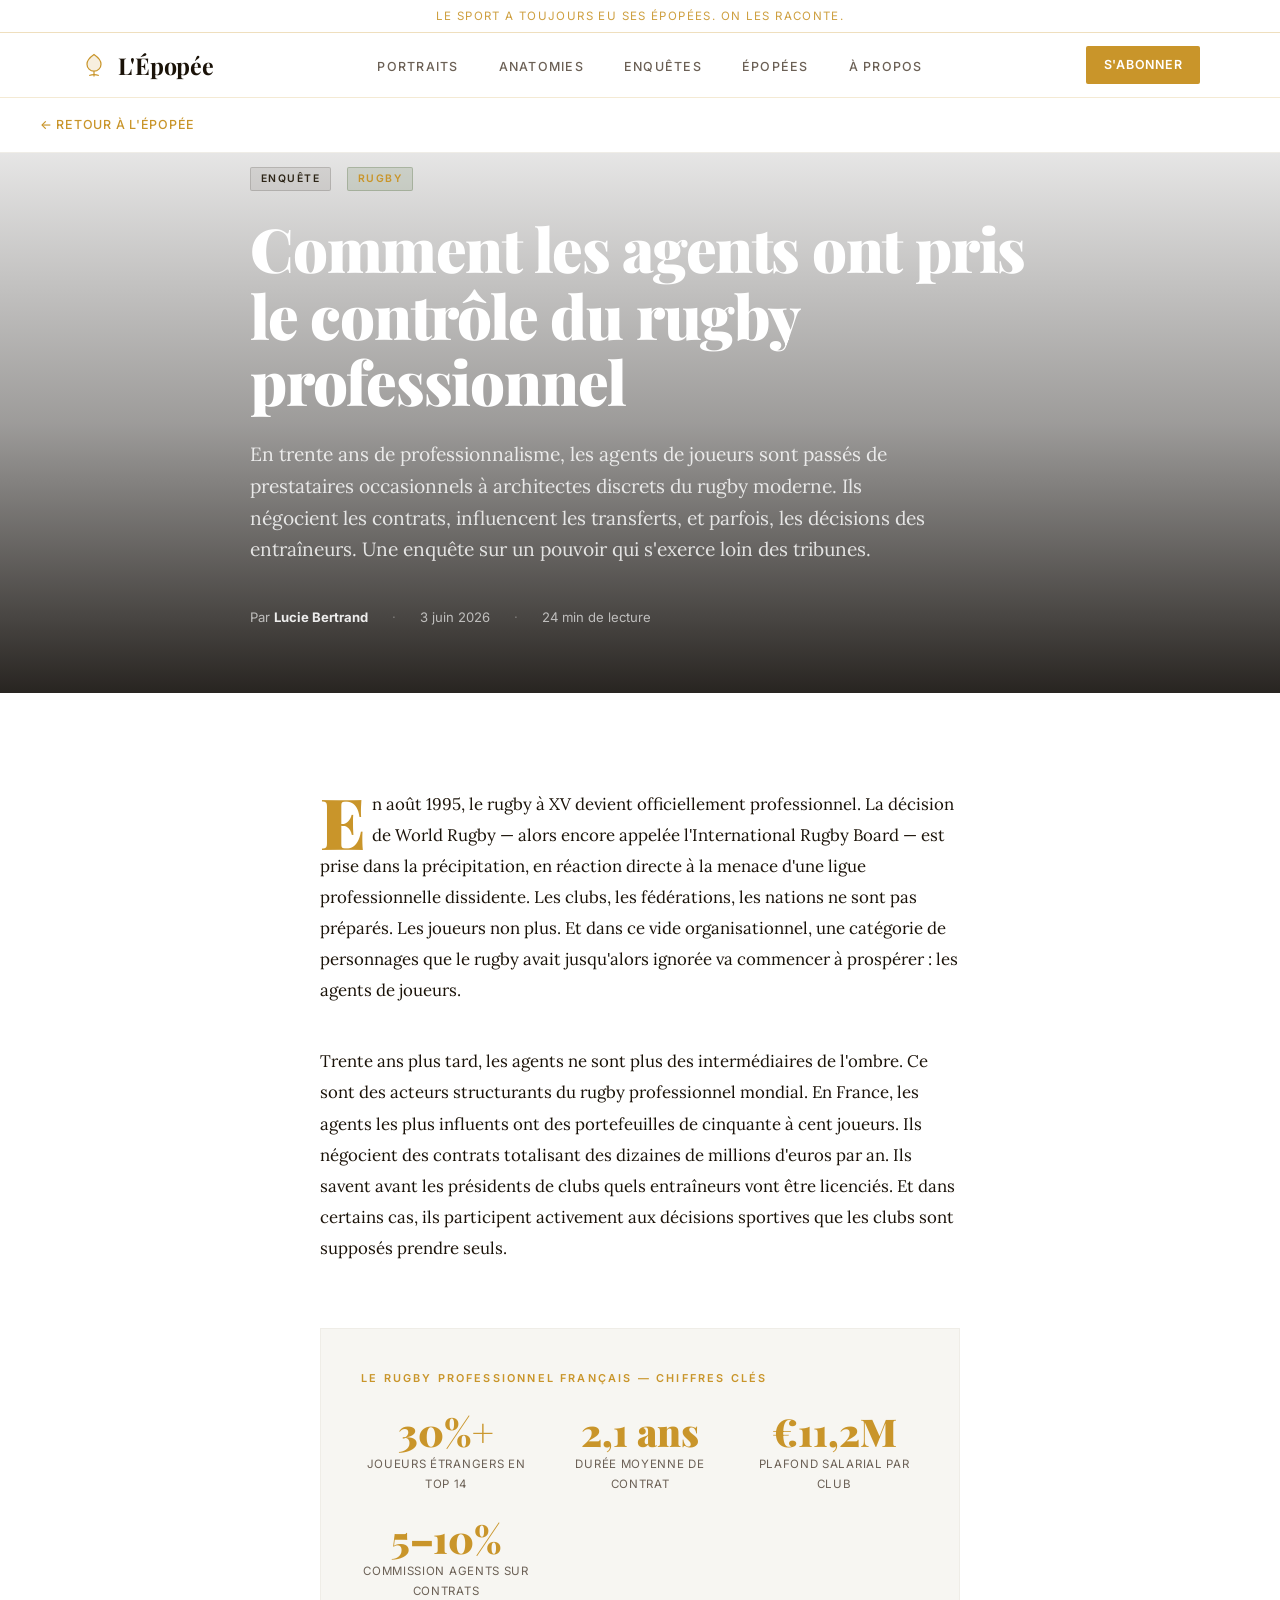
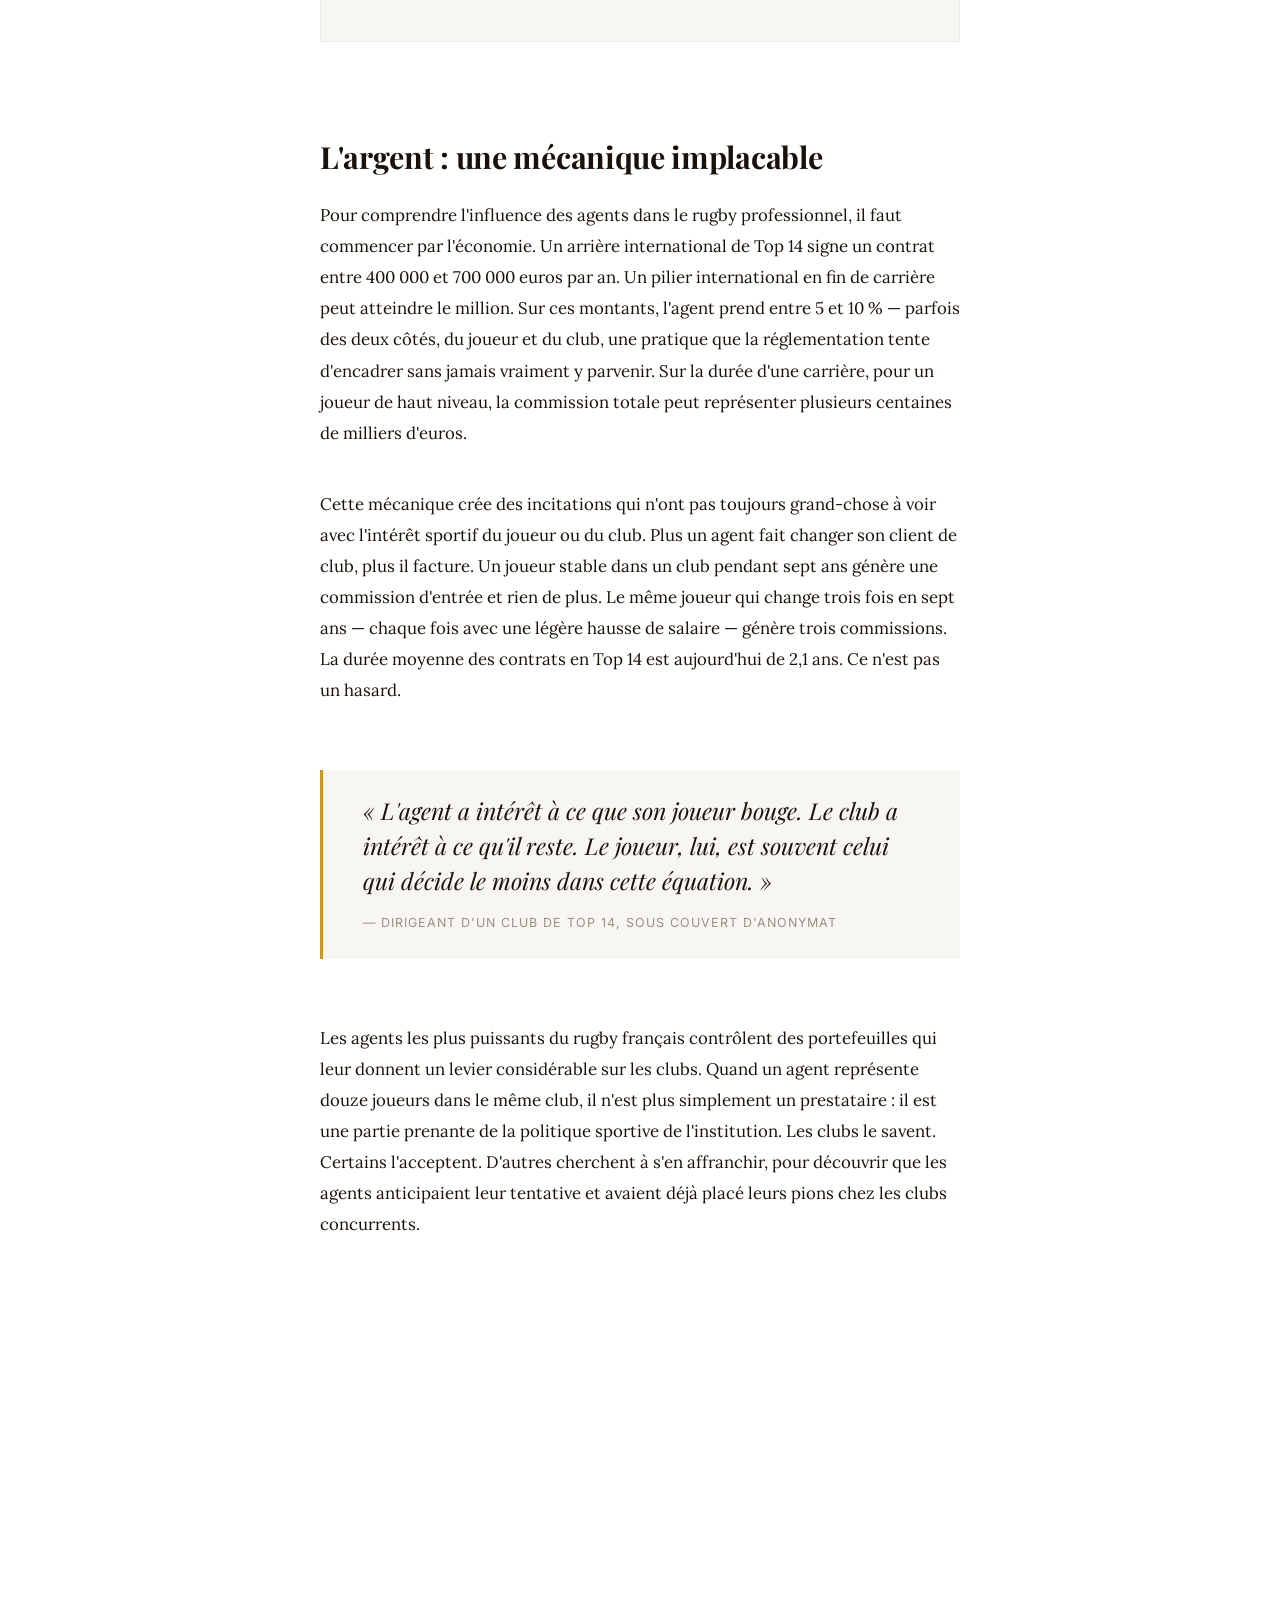
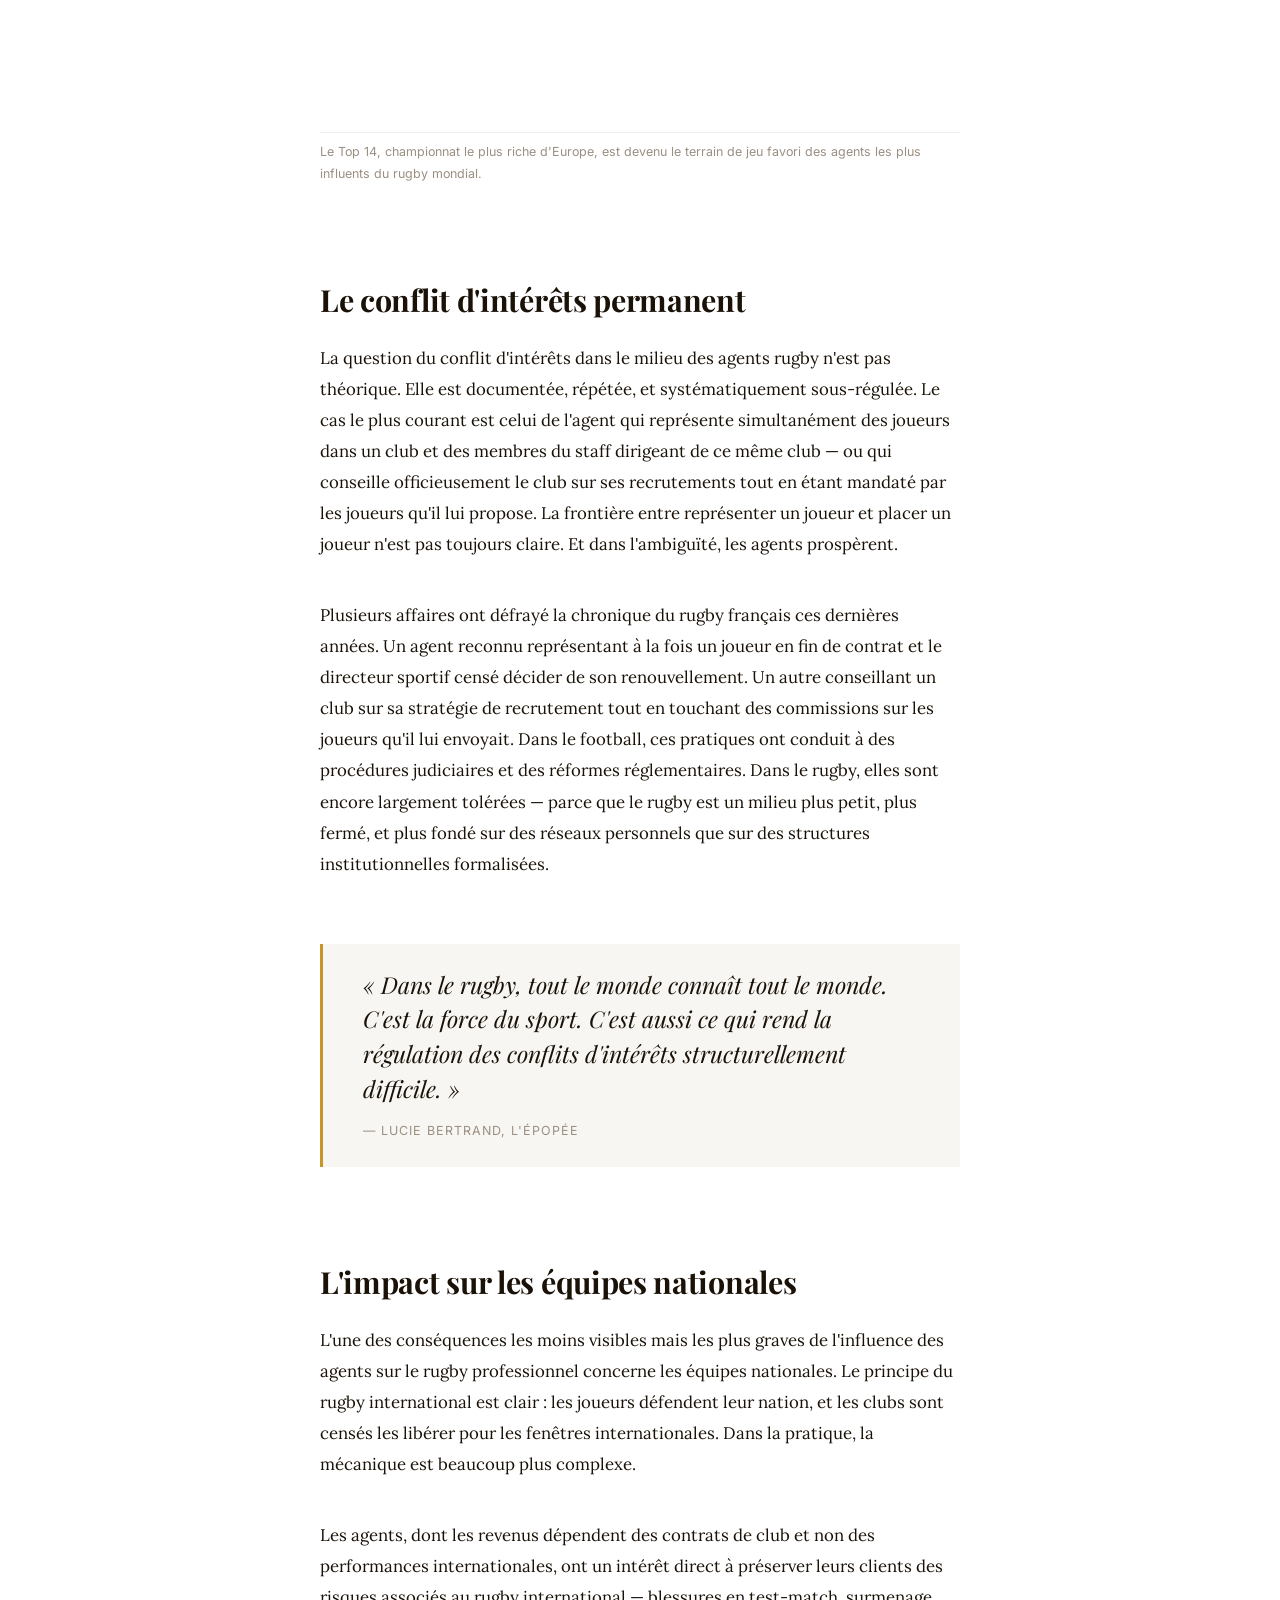
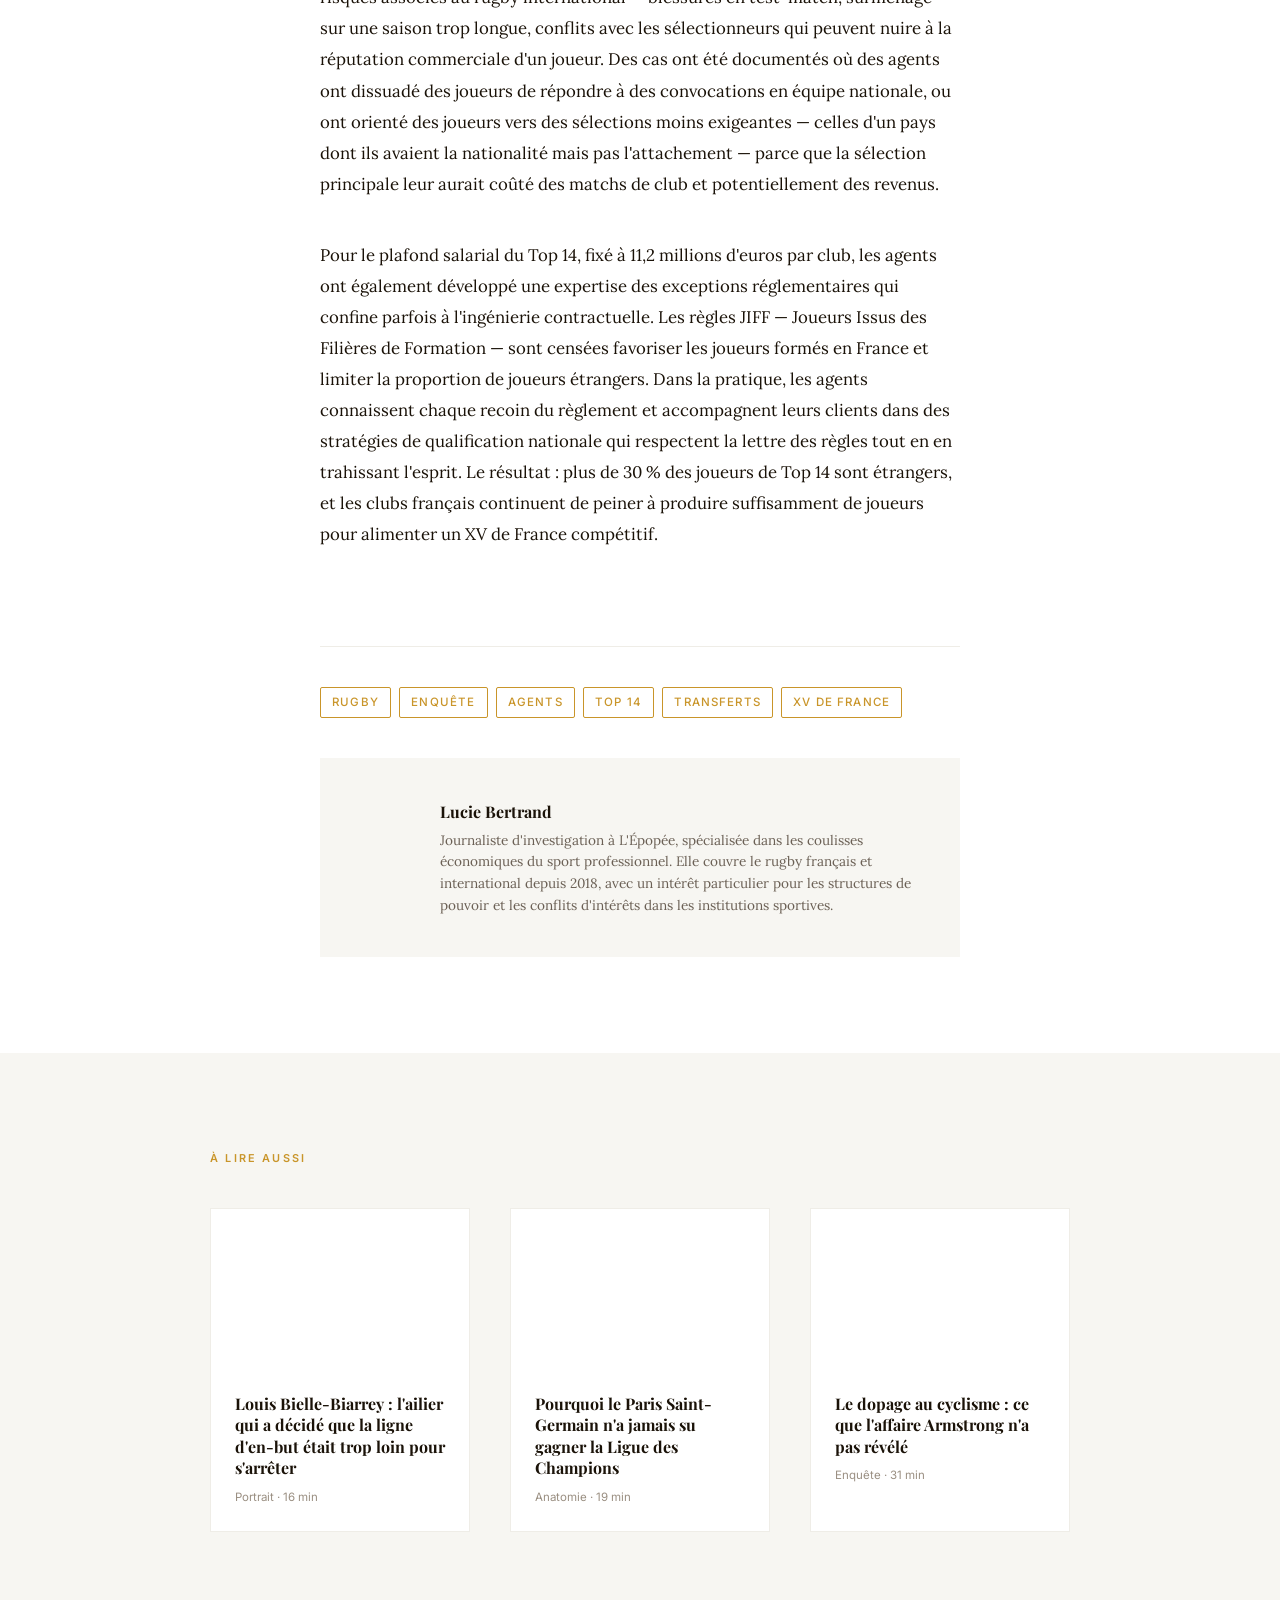
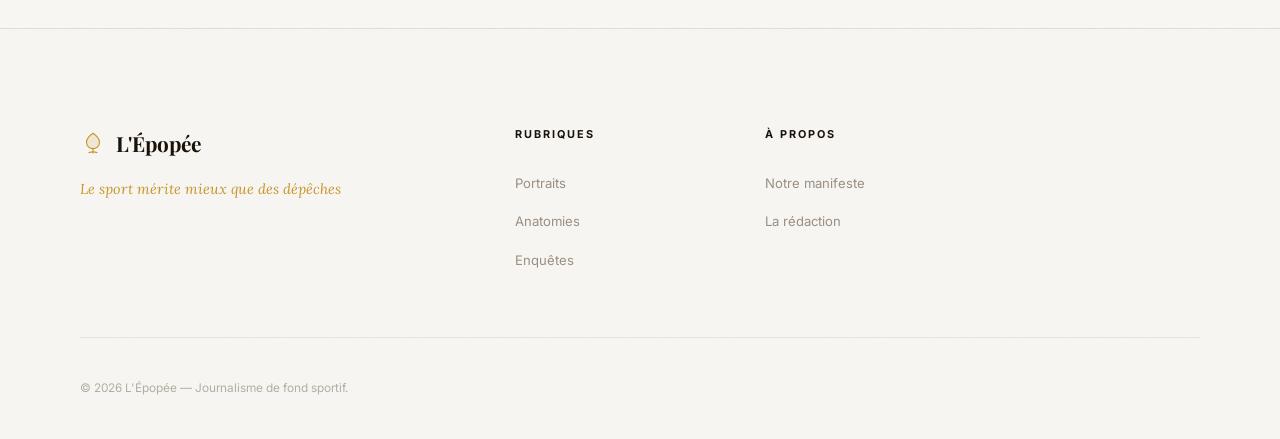
==== sports-media/articles/agents-rugby.html @ 152906c2 "feat: complete all 9 long-form articles on L'Épopée - Anatomie: All Blacks 2015 — l'invincibilité (2" ====
<!DOCTYPE html>
<html lang="fr">
<head>
  <meta charset="UTF-8" />
  <meta name="viewport" content="width=device-width, initial-scale=1.0" />
  <title>Comment les agents ont pris le contrôle du rugby professionnel — L'Épopée</title>
  <meta name="description" content="Depuis la professionnalisation du rugby en 1995, les agents sont devenus des acteurs incontournables — et souvent problématiques — du jeu. Enquête sur une influence qui dépasse désormais les simples transferts." />
  <link rel="preconnect" href="https://fonts.googleapis.com" />
  <link rel="preconnect" href="https://fonts.gstatic.com" crossorigin />
  <link href="https://fonts.googleapis.com/css2?family=Playfair+Display:ital,wght@0,400;0,600;0,700;0,900;1,400;1,600&family=Lora:ital,wght@0,400;0,500;1,400&family=Inter:wght@300;400;500;600&display=swap" rel="stylesheet" />
  <link rel="stylesheet" href="/sports-media/style.css" />
  <style>
    /* ── Article-specific styles ── */
    .article-hero {
      position: relative;
      height: clamp(420px, 60vh, 700px);
      overflow: hidden;
      background-image: url("https://picsum.photos/seed/rugby-professional-match/1600/900");
      background-size: cover;
      background-position: center 30%;
    }
    .article-hero-overlay {
      position: absolute;
      inset: 0;
      background: linear-gradient(to top, rgba(10,6,2,0.88) 0%, rgba(10,6,2,0.4) 50%, rgba(10,6,2,0.1) 100%);
    }
    .article-hero-content {
      position: absolute;
      bottom: 0;
      left: 0;
      right: 0;
      padding: var(--space-3xl) var(--container-pad) var(--space-2xl);
      max-width: 860px;
      margin-inline: auto;
    }
    .article-kicker {
      display: flex;
      align-items: center;
      gap: var(--space-md);
      margin-bottom: var(--space-lg);
    }
    .article-title {
      font-family: var(--font-display);
      font-size: clamp(2rem, 5vw, 3.8rem);
      font-weight: 900;
      line-height: 1.1;
      color: #fff;
      letter-spacing: -0.02em;
      margin-bottom: var(--space-lg);
    }
    .article-standfirst {
      font-family: var(--font-body);
      font-size: clamp(1rem, 1.8vw, 1.2rem);
      color: rgba(255,255,255,0.82);
      line-height: 1.65;
      max-width: 680px;
      margin-bottom: var(--space-xl);
    }
    .article-byline {
      display: flex;
      align-items: center;
      gap: var(--space-lg);
      font-family: var(--font-ui);
      font-size: 0.82rem;
      color: rgba(255,255,255,0.65);
      flex-wrap: wrap;
    }
    .article-byline strong { color: rgba(255,255,255,0.9); }
    .article-byline-sep { color: rgba(255,255,255,0.3); }

    /* Article body */
    .article-wrapper {
      max-width: 720px;
      margin-inline: auto;
      padding: var(--space-3xl) var(--container-pad);
    }
    .article-body p {
      font-family: var(--font-body);
      font-size: 1.05rem;
      line-height: 1.85;
      color: var(--color-ink);
      margin-bottom: var(--space-xl);
    }
    .article-body p:first-of-type::first-letter {
      font-family: var(--font-display);
      font-size: 4.2em;
      font-weight: 900;
      color: var(--color-bordeaux);
      float: left;
      line-height: 0.72;
      margin-right: 0.08em;
      margin-top: 0.1em;
    }
    .article-body h2 {
      font-family: var(--font-display);
      font-size: clamp(1.4rem, 2.5vw, 1.9rem);
      font-weight: 700;
      color: var(--color-ink);
      line-height: 1.25;
      margin-top: var(--space-3xl);
      margin-bottom: var(--space-lg);
      letter-spacing: -0.01em;
    }
    .article-body h3 {
      font-family: var(--font-display);
      font-size: 1.2rem;
      font-weight: 700;
      color: var(--color-ink);
      margin-top: var(--space-2xl);
      margin-bottom: var(--space-md);
    }

    /* Pull quote */
    .article-pullquote {
      border-left: 3px solid var(--color-bordeaux);
      padding: var(--space-lg) var(--space-xl);
      margin: var(--space-2xl) 0;
      background: var(--color-cream-dark);
    }
    .article-pullquote p {
      font-family: var(--font-display);
      font-size: clamp(1.15rem, 2vw, 1.45rem);
      font-style: italic;
      color: var(--color-ink);
      line-height: 1.5;
      margin-bottom: var(--space-sm) !important;
    }
    .article-pullquote cite {
      font-family: var(--font-ui);
      font-size: 0.78rem;
      color: var(--color-ink-muted);
      letter-spacing: 0.08em;
      text-transform: uppercase;
      font-style: normal;
    }

    /* Inline image */
    .article-image {
      margin: var(--space-2xl) 0;
    }
    .article-image img,
    .article-image .img-placeholder {
      width: 100%;
      height: 420px;
      object-fit: cover;
      display: block;
      background-image: url("https://picsum.photos/seed/rugby-professional-match-action/900/420");
      background-size: cover;
      background-position: center;
    }
    .article-image figcaption {
      font-family: var(--font-ui);
      font-size: 0.78rem;
      color: var(--color-ink-muted);
      margin-top: var(--space-sm);
      padding-top: var(--space-sm);
      border-top: 1px solid var(--color-cream-darker);
    }

    /* Stats box */
    .article-stats {
      background: var(--color-cream-dark);
      border: 1px solid var(--color-cream-darker);
      padding: var(--space-xl);
      margin: var(--space-2xl) 0;
    }
    .article-stats-title {
      font-family: var(--font-ui);
      font-size: 0.68rem;
      font-weight: 600;
      letter-spacing: 0.2em;
      text-transform: uppercase;
      color: var(--color-bordeaux);
      margin-bottom: var(--space-lg);
    }
    .article-stats-grid {
      display: grid;
      grid-template-columns: repeat(auto-fit, minmax(130px, 1fr));
      gap: var(--space-lg);
    }
    .stat-item { text-align: center; }
    .stat-number {
      font-family: var(--font-display);
      font-size: 2.4rem;
      font-weight: 900;
      color: var(--color-bordeaux);
      line-height: 1;
      display: block;
    }
    .stat-label {
      font-family: var(--font-ui);
      font-size: 0.72rem;
      color: var(--color-ink-mid);
      letter-spacing: 0.06em;
      text-transform: uppercase;
      margin-top: var(--space-xs);
      display: block;
    }

    /* Article footer */
    .article-footer {
      border-top: 1px solid var(--color-cream-darker);
      margin-top: var(--space-3xl);
      padding-top: var(--space-xl);
    }
    .article-tags {
      display: flex;
      flex-wrap: wrap;
      gap: var(--space-sm);
      margin-bottom: var(--space-xl);
    }
    .article-tag {
      font-family: var(--font-ui);
      font-size: 0.72rem;
      font-weight: 500;
      letter-spacing: 0.1em;
      text-transform: uppercase;
      color: var(--color-bordeaux);
      border: 1px solid var(--color-bordeaux);
      padding: 0.25rem 0.7rem;
      border-radius: 2px;
    }
    .article-author-bio {
      display: flex;
      gap: var(--space-lg);
      align-items: flex-start;
      background: var(--color-cream-dark);
      padding: var(--space-xl);
    }
    .author-avatar {
      width: 56px;
      height: 56px;
      border-radius: 50%;
      background-image: url("https://picsum.photos/seed/author-lucie/56/56");
      background-size: cover;
      flex-shrink: 0;
    }
    .author-name {
      font-family: var(--font-display);
      font-size: 1rem;
      font-weight: 700;
      color: var(--color-ink);
    }
    .author-desc {
      font-family: var(--font-body);
      font-size: 0.85rem;
      color: var(--color-ink-mid);
      line-height: 1.6;
      margin-top: 0.25rem;
    }

    /* Related articles */
    .related {
      background: var(--color-cream-dark);
      padding: var(--space-3xl) var(--container-pad);
    }
    .related-inner {
      max-width: 860px;
      margin-inline: auto;
    }
    .related-title {
      font-family: var(--font-ui);
      font-size: 0.68rem;
      font-weight: 600;
      letter-spacing: 0.2em;
      text-transform: uppercase;
      color: var(--color-bordeaux);
      margin-bottom: var(--space-xl);
    }
    .related-grid {
      display: grid;
      grid-template-columns: repeat(auto-fit, minmax(240px, 1fr));
      gap: var(--space-xl);
    }
    .related-card {
      background: #fff;
      border: 1px solid var(--color-cream-darker);
      overflow: hidden;
      transition: transform var(--transition-base), box-shadow var(--transition-base);
    }
    .related-card:hover {
      transform: translateY(-3px);
      box-shadow: var(--shadow-hover);
    }
    .related-card-img {
      height: 160px;
      background-size: cover;
      background-position: center;
    }
    .related-card-body { padding: var(--space-lg); }
    .related-card-title {
      font-family: var(--font-display);
      font-size: 1rem;
      font-weight: 700;
      color: var(--color-ink);
      line-height: 1.35;
      margin-bottom: var(--space-sm);
    }
    .related-card-title a { color: inherit; text-decoration: none; transition: color var(--transition-base); }
    .related-card-title a:hover { color: var(--color-bordeaux); }
    .related-card-meta {
      font-family: var(--font-ui);
      font-size: 0.72rem;
      color: var(--color-ink-muted);
    }

    /* Back link */
    .back-link {
      display: inline-flex;
      align-items: center;
      gap: 0.4rem;
      font-family: var(--font-ui);
      font-size: 0.78rem;
      font-weight: 500;
      letter-spacing: 0.06em;
      text-transform: uppercase;
      color: var(--color-bordeaux);
      padding: var(--space-md) var(--container-pad);
      border-bottom: 1px solid var(--color-cream-darker);
      display: block;
      max-width: 100%;
    }
    .back-link:hover { text-decoration: underline; }

    @media (max-width: 768px) {
      .article-title { font-size: 1.9rem; }
      .article-wrapper { padding: var(--space-2xl) var(--container-pad); }
      .article-stats-grid { grid-template-columns: repeat(2, 1fr); }
    }
  </style>
</head>
<body>

  <div class="progress-bar" id="progressBar" aria-hidden="true"></div>

  <div class="top-bar">
    <span>Le sport a toujours eu ses épopées. On les raconte.</span>
  </div>

  <nav class="nav" id="mainNav">
    <div class="nav-inner">
      <a href="/sports-media/index.html" class="nav-logo" aria-label="L'Épopée — accueil">
        <svg class="nav-logo-icon" viewBox="0 0 32 32" fill="none" xmlns="http://www.w3.org/2000/svg">
          <path d="M16 4 C16 4 8 9.5 8 15 C8 19.4 11.6 23 16 23 C20.4 23 24 19.4 24 15 C24 9.5 16 4 16 4 Z" fill="#C9952A" opacity="0.15"/>
          <path d="M16 4 C16 4 8 9.5 8 15 C8 19.4 11.6 23 16 23 C20.4 23 24 19.4 24 15 C24 9.5 16 4 16 4 Z" stroke="#C9952A" stroke-width="1.4" fill="none"/>
          <line x1="16" y1="23" x2="16" y2="29" stroke="#C9952A" stroke-width="1.4"/>
          <path d="M10.5 28 Q16 26 21.5 28" stroke="#C9952A" stroke-width="1.4" fill="none"/>
        </svg>
        <span class="nav-logo-text">L'Épopée</span>
      </a>
      <ul class="nav-links" id="navLinks">
        <li><a href="/sports-media/index.html#portraits" class="nav-link">Portraits</a></li>
        <li><a href="/sports-media/index.html#anatomies" class="nav-link">Anatomies</a></li>
        <li><a href="/sports-media/index.html#enquetes" class="nav-link">Enquêtes</a></li>
        <li><a href="/sports-media/index.html#epopees" class="nav-link">Épopées</a></li>
        <li><a href="/sports-media/index.html#about" class="nav-link">À propos</a></li>
      </ul>
      <div class="nav-actions">
        <a href="/sports-media/index.html#abonnement" class="btn-subscribe">S'abonner</a>
      </div>
      <button class="nav-hamburger" id="hamburgerBtn" aria-label="Menu" aria-expanded="false">
        <span></span><span></span><span></span>
      </button>
    </div>
  </nav>

  <a href="/sports-media/index.html" class="back-link">← Retour à L'Épopée</a>

  <!-- HERO -->
  <header class="article-hero">
    <div class="article-hero-overlay"></div>
    <div class="article-hero-content">
      <div class="article-kicker">
        <span class="badge badge--enquete">Enquête</span>
        <span class="badge badge--epopee">Rugby</span>
      </div>
      <h1 class="article-title">Comment les agents ont pris le contrôle du rugby professionnel</h1>
      <p class="article-standfirst">En trente ans de professionnalisme, les agents de joueurs sont passés de prestataires occasionnels à architectes discrets du rugby moderne. Ils négocient les contrats, influencent les transferts, et parfois, les décisions des entraîneurs. Une enquête sur un pouvoir qui s'exerce loin des tribunes.</p>
      <div class="article-byline">
        <span>Par <strong>Lucie Bertrand</strong></span>
        <span class="article-byline-sep">·</span>
        <time datetime="2026-06-03">3 juin 2026</time>
        <span class="article-byline-sep">·</span>
        <span>24 min de lecture</span>
      </div>
    </div>
  </header>

  <!-- ARTICLE BODY -->
  <main>
    <article class="article-wrapper">
      <div class="article-body">

        <p>En août 1995, le rugby à XV devient officiellement professionnel. La décision de World Rugby — alors encore appelée l'International Rugby Board — est prise dans la précipitation, en réaction directe à la menace d'une ligue professionnelle dissidente. Les clubs, les fédérations, les nations ne sont pas préparés. Les joueurs non plus. Et dans ce vide organisationnel, une catégorie de personnages que le rugby avait jusqu'alors ignorée va commencer à prospérer : les agents de joueurs.</p>

        <p>Trente ans plus tard, les agents ne sont plus des intermédiaires de l'ombre. Ce sont des acteurs structurants du rugby professionnel mondial. En France, les agents les plus influents ont des portefeuilles de cinquante à cent joueurs. Ils négocient des contrats totalisant des dizaines de millions d'euros par an. Ils savent avant les présidents de clubs quels entraîneurs vont être licenciés. Et dans certains cas, ils participent activement aux décisions sportives que les clubs sont supposés prendre seuls.</p>

        <div class="article-stats">
          <div class="article-stats-title">Le rugby professionnel français — chiffres clés</div>
          <div class="article-stats-grid">
            <div class="stat-item">
              <span class="stat-number">30%+</span>
              <span class="stat-label">Joueurs étrangers en Top 14</span>
            </div>
            <div class="stat-item">
              <span class="stat-number">2,1 ans</span>
              <span class="stat-label">Durée moyenne de contrat</span>
            </div>
            <div class="stat-item">
              <span class="stat-number">€11,2M</span>
              <span class="stat-label">Plafond salarial par club</span>
            </div>
            <div class="stat-item">
              <span class="stat-number">5–10%</span>
              <span class="stat-label">Commission agents sur contrats</span>
            </div>
          </div>
        </div>

        <h2>L'argent : une mécanique implacable</h2>

        <p>Pour comprendre l'influence des agents dans le rugby professionnel, il faut commencer par l'économie. Un arrière international de Top 14 signe un contrat entre 400 000 et 700 000 euros par an. Un pilier international en fin de carrière peut atteindre le million. Sur ces montants, l'agent prend entre 5 et 10 % — parfois des deux côtés, du joueur et du club, une pratique que la réglementation tente d'encadrer sans jamais vraiment y parvenir. Sur la durée d'une carrière, pour un joueur de haut niveau, la commission totale peut représenter plusieurs centaines de milliers d'euros.</p>

        <p>Cette mécanique crée des incitations qui n'ont pas toujours grand-chose à voir avec l'intérêt sportif du joueur ou du club. Plus un agent fait changer son client de club, plus il facture. Un joueur stable dans un club pendant sept ans génère une commission d'entrée et rien de plus. Le même joueur qui change trois fois en sept ans — chaque fois avec une légère hausse de salaire — génère trois commissions. La durée moyenne des contrats en Top 14 est aujourd'hui de 2,1 ans. Ce n'est pas un hasard.</p>

        <div class="article-pullquote">
          <p>« L'agent a intérêt à ce que son joueur bouge. Le club a intérêt à ce qu'il reste. Le joueur, lui, est souvent celui qui décide le moins dans cette équation. »</p>
          <cite>— Dirigeant d'un club de Top 14, sous couvert d'anonymat</cite>
        </div>

        <p>Les agents les plus puissants du rugby français contrôlent des portefeuilles qui leur donnent un levier considérable sur les clubs. Quand un agent représente douze joueurs dans le même club, il n'est plus simplement un prestataire : il est une partie prenante de la politique sportive de l'institution. Les clubs le savent. Certains l'acceptent. D'autres cherchent à s'en affranchir, pour découvrir que les agents anticipaient leur tentative et avaient déjà placé leurs pions chez les clubs concurrents.</p>

        <figure class="article-image">
          <div class="img-placeholder" role="img" aria-label="Un match de Top 14, emblème du rugby professionnel français"></div>
          <figcaption>Le Top 14, championnat le plus riche d'Europe, est devenu le terrain de jeu favori des agents les plus influents du rugby mondial.</figcaption>
        </figure>

        <h2>Le conflit d'intérêts permanent</h2>

        <p>La question du conflit d'intérêts dans le milieu des agents rugby n'est pas théorique. Elle est documentée, répétée, et systématiquement sous-régulée. Le cas le plus courant est celui de l'agent qui représente simultanément des joueurs dans un club et des membres du staff dirigeant de ce même club — ou qui conseille officieusement le club sur ses recrutements tout en étant mandaté par les joueurs qu'il lui propose. La frontière entre représenter un joueur et placer un joueur n'est pas toujours claire. Et dans l'ambiguïté, les agents prospèrent.</p>

        <p>Plusieurs affaires ont défrayé la chronique du rugby français ces dernières années. Un agent reconnu représentant à la fois un joueur en fin de contrat et le directeur sportif censé décider de son renouvellement. Un autre conseillant un club sur sa stratégie de recrutement tout en touchant des commissions sur les joueurs qu'il lui envoyait. Dans le football, ces pratiques ont conduit à des procédures judiciaires et des réformes réglementaires. Dans le rugby, elles sont encore largement tolérées — parce que le rugby est un milieu plus petit, plus fermé, et plus fondé sur des réseaux personnels que sur des structures institutionnelles formalisées.</p>

        <div class="article-pullquote">
          <p>« Dans le rugby, tout le monde connaît tout le monde. C'est la force du sport. C'est aussi ce qui rend la régulation des conflits d'intérêts structurellement difficile. »</p>
          <cite>— Lucie Bertrand, L'Épopée</cite>
        </div>

        <h2>L'impact sur les équipes nationales</h2>

        <p>L'une des conséquences les moins visibles mais les plus graves de l'influence des agents sur le rugby professionnel concerne les équipes nationales. Le principe du rugby international est clair : les joueurs défendent leur nation, et les clubs sont censés les libérer pour les fenêtres internationales. Dans la pratique, la mécanique est beaucoup plus complexe.</p>

        <p>Les agents, dont les revenus dépendent des contrats de club et non des performances internationales, ont un intérêt direct à préserver leurs clients des risques associés au rugby international — blessures en test-match, surmenage sur une saison trop longue, conflits avec les sélectionneurs qui peuvent nuire à la réputation commerciale d'un joueur. Des cas ont été documentés où des agents ont dissuadé des joueurs de répondre à des convocations en équipe nationale, ou ont orienté des joueurs vers des sélections moins exigeantes — celles d'un pays dont ils avaient la nationalité mais pas l'attachement — parce que la sélection principale leur aurait coûté des matchs de club et potentiellement des revenus.</p>

        <p>Pour le plafond salarial du Top 14, fixé à 11,2 millions d'euros par club, les agents ont également développé une expertise des exceptions réglementaires qui confine parfois à l'ingénierie contractuelle. Les règles JIFF — Joueurs Issus des Filières de Formation — sont censées favoriser les joueurs formés en France et limiter la proportion de joueurs étrangers. Dans la pratique, les agents connaissent chaque recoin du règlement et accompagnent leurs clients dans des stratégies de qualification nationale qui respectent la lettre des règles tout en en trahissant l'esprit. Le résultat : plus de 30 % des joueurs de Top 14 sont étrangers, et les clubs français continuent de peiner à produire suffisamment de joueurs pour alimenter un XV de France compétitif.</p>

      </div>

      <footer class="article-footer">
        <div class="article-tags">
          <span class="article-tag">Rugby</span>
          <span class="article-tag">Enquête</span>
          <span class="article-tag">Agents</span>
          <span class="article-tag">Top 14</span>
          <span class="article-tag">Transferts</span>
          <span class="article-tag">XV de France</span>
        </div>
        <div class="article-author-bio">
          <div class="author-avatar"></div>
          <div>
            <div class="author-name">Lucie Bertrand</div>
            <p class="author-desc">Journaliste d'investigation à L'Épopée, spécialisée dans les coulisses économiques du sport professionnel. Elle couvre le rugby français et international depuis 2018, avec un intérêt particulier pour les structures de pouvoir et les conflits d'intérêts dans les institutions sportives.</p>
          </div>
        </div>
      </footer>
    </article>

    <!-- RELATED ARTICLES -->
    <section class="related">
      <div class="related-inner">
        <h2 class="related-title">À lire aussi</h2>
        <div class="related-grid">
          <div class="related-card">
            <div class="related-card-img" style="background-image: url('https://picsum.photos/seed/bielle-biarrey-hero/600/300');"></div>
            <div class="related-card-body">
              <h3 class="related-card-title"><a href="/sports-media/articles/louis-bielle-biarrey.html">Louis Bielle-Biarrey : l'ailier qui a décidé que la ligne d'en-but était trop loin pour s'arrêter</a></h3>
              <div class="related-card-meta">Portrait · 16 min</div>
            </div>
          </div>
          <div class="related-card">
            <div class="related-card-img" style="background-image: url('https://picsum.photos/seed/psg-champions-league/600/300');"></div>
            <div class="related-card-body">
              <h3 class="related-card-title"><a href="/sports-media/articles/psg-ligue-des-champions.html">Pourquoi le Paris Saint-Germain n'a jamais su gagner la Ligue des Champions</a></h3>
              <div class="related-card-meta">Anatomie · 19 min</div>
            </div>
          </div>
          <div class="related-card">
            <div class="related-card-img" style="background-image: url('https://picsum.photos/seed/cycling-race-peloton/600/300');"></div>
            <div class="related-card-body">
              <h3 class="related-card-title"><a href="/sports-media/articles/dopage-cyclisme.html">Le dopage au cyclisme : ce que l'affaire Armstrong n'a pas révélé</a></h3>
              <div class="related-card-meta">Enquête · 31 min</div>
            </div>
          </div>
        </div>
      </div>
    </section>
  </main>

  <footer class="footer">
    <div class="container">
      <div class="footer-top">
        <div class="footer-brand">
          <a href="/sports-media/index.html" class="footer-logo">
            <svg class="footer-logo-icon" viewBox="0 0 32 32" fill="none" xmlns="http://www.w3.org/2000/svg">
              <path d="M16 4 C16 4 8 9.5 8 15 C8 19.4 11.6 23 16 23 C20.4 23 24 19.4 24 15 C24 9.5 16 4 16 4 Z" fill="#C9952A" opacity="0.15"/>
              <path d="M16 4 C16 4 8 9.5 8 15 C8 19.4 11.6 23 16 23 C20.4 23 24 19.4 24 15 C24 9.5 16 4 16 4 Z" stroke="#C9952A" stroke-width="1.4" fill="none"/>
              <line x1="16" y1="23" x2="16" y2="29" stroke="#C9952A" stroke-width="1.4"/>
              <path d="M10.5 28 Q16 26 21.5 28" stroke="#C9952A" stroke-width="1.4" fill="none"/>
            </svg>
            <span class="footer-logo-text">L'Épopée</span>
          </a>
          <p class="footer-tagline">Le sport mérite mieux que des dépêches</p>
        </div>
        <div class="footer-col">
          <h4 class="footer-col-title">Rubriques</h4>
          <ul class="footer-links">
            <li><a href="/sports-media/index.html#portraits">Portraits</a></li>
            <li><a href="/sports-media/index.html#anatomies">Anatomies</a></li>
            <li><a href="/sports-media/index.html#enquetes">Enquêtes</a></li>
          </ul>
        </div>
        <div class="footer-col">
          <h4 class="footer-col-title">À propos</h4>
          <ul class="footer-links">
            <li><a href="#">Notre manifeste</a></li>
            <li><a href="#">La rédaction</a></li>
          </ul>
        </div>
      </div>
      <div class="footer-bottom">
        <p class="footer-copy">© 2026 L'Épopée — Journalisme de fond sportif.</p>
      </div>
    </div>
  </footer>

  <script src="/sports-media/script.js"></script>
</body>
</html>
---- sports-media/style.css ----
/* ============================================================
   L'Épopée — style.css
   "Papier & Encre" — Literary sports journalism
   ============================================================ */

/* ============================================================
   0. CSS Custom Properties
   ============================================================ */
:root {
  /* Colors — Blanc & Or (CYG style) */
  --color-cream:        #FFFFFF;
  --color-cream-dark:   #F7F6F2;
  --color-cream-darker: #EFEDE7;
  --color-ink:          #1A1208;
  --color-ink-light:    #2C2416;
  --color-ink-mid:      #6B6055;
  --color-ink-muted:    #9A8F82;
  --color-bordeaux:     #C9952A;
  --color-bordeaux-dark:#A87820;
  --color-bordeaux-light:#E0AA3A;
  --color-gold:         #C9952A;
  --color-gold-light:   #E0AA3A;
  --color-forest:       #C9952A;

  /* Typography */
  --font-display:  'Playfair Display', Georgia, serif;
  --font-body:     'Lora', Georgia, serif;
  --font-ui:       'Inter', -apple-system, BlinkMacSystemFont, sans-serif;

  /* Spacing */
  --space-xs:   0.25rem;
  --space-sm:   0.5rem;
  --space-md:   1rem;
  --space-lg:   1.5rem;
  --space-xl:   2.5rem;
  --space-2xl:  4rem;
  --space-3xl:  6rem;

  /* Layout */
  --container-max: 1200px;
  --container-pad: clamp(1rem, 4vw, 2.5rem);

  /* Borders / Radius */
  --radius-sm: 2px;
  --radius-md: 4px;

  /* Shadows */
  --shadow-card:  0 2px 12px rgba(26, 18, 8, 0.07), 0 1px 4px rgba(26, 18, 8, 0.04);
  --shadow-hover: 0 8px 32px rgba(26, 18, 8, 0.12), 0 2px 8px rgba(26, 18, 8, 0.07);

  /* Transitions */
  --transition-base: 0.22s ease;
  --transition-slow: 0.4s ease;
}

/* ============================================================
   1. Reset & Base
   ============================================================ */
*, *::before, *::after {
  box-sizing: border-box;
  margin: 0;
  padding: 0;
}

html {
  font-size: 16px;
  scroll-behavior: smooth;
  -webkit-text-size-adjust: 100%;
}

body {
  font-family: var(--font-body);
  background-color: #FFFFFF;
  color: var(--color-ink);
  line-height: 1.75;
}

img, svg {
  display: block;
  max-width: 100%;
}

a {
  color: inherit;
  text-decoration: none;
}

ul, ol {
  list-style: none;
}

button {
  cursor: pointer;
  border: none;
  background: none;
  font-family: inherit;
}

/* Screen-reader only */
.sr-only {
  position: absolute;
  width: 1px;
  height: 1px;
  padding: 0;
  margin: -1px;
  overflow: hidden;
  clip: rect(0, 0, 0, 0);
  white-space: nowrap;
  border: 0;
}

/* ============================================================
   2. Layout Utilities
   ============================================================ */
.container {
  max-width: var(--container-max);
  margin-inline: auto;
  padding-inline: var(--container-pad);
}

/* ============================================================
   3. Reading Progress Bar
   ============================================================ */
.progress-bar {
  position: fixed;
  top: 0;
  left: 0;
  width: 0%;
  height: 3px;
  background: var(--color-bordeaux);
  z-index: 1000;
  transition: width 0.1s linear;
  transform-origin: left;
}

/* ============================================================
   4. Top Bar
   ============================================================ */
.top-bar {
  background: #FFFFFF;
  border-bottom: 1px solid rgba(201, 149, 42, 0.3);
  color: rgba(201, 149, 42, 0.9);
  font-family: var(--font-ui);
  font-size: 0.72rem;
  font-weight: 400;
  letter-spacing: 0.12em;
  text-transform: uppercase;
  text-align: center;
  padding: 0.5rem var(--container-pad);
  line-height: 1.4;
}

/* ============================================================
   5. Navigation
   ============================================================ */
.nav {
  position: sticky;
  top: 0;
  z-index: 900;
  background: rgba(255, 255, 255, 0.96);
  backdrop-filter: blur(8px);
  -webkit-backdrop-filter: blur(8px);
  border-bottom: 1px solid rgba(201, 149, 42, 0.2);
  transition: background var(--transition-base), box-shadow var(--transition-base);
}

.nav.scrolled {
  background: rgba(255, 255, 255, 0.99);
  box-shadow: 0 2px 16px rgba(26, 18, 8, 0.08);
}

.nav-inner {
  max-width: var(--container-max);
  margin-inline: auto;
  padding-inline: var(--container-pad);
  height: 64px;
  display: flex;
  align-items: center;
  gap: var(--space-xl);
}

/* Logo */
.nav-logo {
  display: flex;
  align-items: center;
  gap: 0.6rem;
  flex-shrink: 0;
  text-decoration: none;
}

.nav-logo-icon {
  width: 28px;
  height: 28px;
  flex-shrink: 0;
}

.nav-logo-text {
  font-family: var(--font-display);
  font-size: 1.45rem;
  font-weight: 700;
  color: var(--color-ink);
  letter-spacing: -0.01em;
  line-height: 1;
}

/* Nav links */
.nav-links {
  display: flex;
  align-items: center;
  gap: var(--space-xl);
  flex: 1;
  justify-content: center;
}

.nav-link {
  font-family: var(--font-ui);
  font-size: 0.78rem;
  font-weight: 500;
  letter-spacing: 0.1em;
  text-transform: uppercase;
  color: var(--color-ink-mid);
  transition: color var(--transition-base);
  position: relative;
  padding-bottom: 2px;
}

.nav-link::after {
  content: '';
  position: absolute;
  bottom: -2px;
  left: 0;
  right: 0;
  height: 1px;
  background: var(--color-bordeaux);
  transform: scaleX(0);
  transition: transform var(--transition-base);
  transform-origin: left;
}

.nav-link:hover {
  color: var(--color-bordeaux);
}

.nav-link:hover::after {
  transform: scaleX(1);
}

/* Nav actions */
.nav-actions {
  display: flex;
  align-items: center;
  gap: var(--space-md);
  flex-shrink: 0;
}

.nav-search {
  display: flex;
  align-items: center;
  justify-content: center;
  width: 36px;
  height: 36px;
  border-radius: 50%;
  color: var(--color-ink-mid);
  transition: color var(--transition-base), background var(--transition-base);
}

.nav-search:hover {
  color: var(--color-bordeaux);
  background: rgba(201, 149, 42, 0.08);
}

.btn-subscribe {
  font-family: var(--font-ui);
  font-size: 0.78rem;
  font-weight: 600;
  letter-spacing: 0.06em;
  text-transform: uppercase;
  color: #FFFFFF;
  background: var(--color-bordeaux);
  padding: 0.5rem 1.1rem;
  border-radius: var(--radius-sm);
  transition: background var(--transition-base), transform var(--transition-base);
  display: inline-block;
}

.btn-subscribe:hover {
  background: var(--color-bordeaux-dark);
  transform: translateY(-1px);
}

/* Hamburger */
.nav-hamburger {
  display: none;
  flex-direction: column;
  justify-content: center;
  gap: 5px;
  width: 36px;
  height: 36px;
  padding: 4px;
  margin-left: auto;
}

.nav-hamburger span {
  display: block;
  height: 1.5px;
  background: var(--color-ink);
  transition: transform var(--transition-base), opacity var(--transition-base);
  transform-origin: center;
}

.nav-hamburger.is-active span:nth-child(1) {
  transform: translateY(6.5px) rotate(45deg);
}
.nav-hamburger.is-active span:nth-child(2) {
  opacity: 0;
  transform: scaleX(0);
}
.nav-hamburger.is-active span:nth-child(3) {
  transform: translateY(-6.5px) rotate(-45deg);
}

/* Mobile menu */
.mobile-menu {
  position: fixed;
  inset: 0;
  z-index: 850;
  background: #F7F6F2;
  display: flex;
  flex-direction: column;
  align-items: center;
  justify-content: center;
  gap: var(--space-lg);
  transform: translateX(100%);
  transition: transform 0.35s cubic-bezier(0.4, 0, 0.2, 1);
  /* Paper texture on mobile menu too */
  background-image: url("data:image/svg+xml,%3Csvg xmlns='http://www.w3.org/2000/svg' width='300' height='300'%3E%3Cfilter id='noise'%3E%3CfeTurbulence type='fractalNoise' baseFrequency='0.85' numOctaves='4' stitchTiles='stitch'/%3E%3CfeColorMatrix type='saturate' values='0'/%3E%3C/filter%3E%3Crect width='300' height='300' filter='url(%23noise)' opacity='0.028'/%3E%3C/svg%3E");
}

.mobile-menu.is-open {
  transform: translateX(0);
}

.mobile-menu-close {
  position: absolute;
  top: 1.5rem;
  right: 1.5rem;
  width: 44px;
  height: 44px;
  display: flex;
  align-items: center;
  justify-content: center;
  color: var(--color-ink-mid);
  border-radius: 50%;
  transition: color var(--transition-base), background var(--transition-base);
}

.mobile-menu-close:hover {
  color: var(--color-bordeaux);
  background: rgba(201, 149, 42, 0.08);
}

.mobile-menu nav {
  display: flex;
  flex-direction: column;
  align-items: center;
  gap: var(--space-xl);
}

.mobile-link {
  font-family: var(--font-display);
  font-size: 1.8rem;
  font-weight: 600;
  color: var(--color-ink);
  letter-spacing: -0.01em;
  transition: color var(--transition-base);
}

.mobile-link:hover {
  color: var(--color-bordeaux);
}

.mobile-link--cta {
  font-family: var(--font-ui);
  font-size: 0.9rem;
  font-weight: 600;
  letter-spacing: 0.08em;
  text-transform: uppercase;
  color: #fff;
  background: var(--color-bordeaux);
  padding: 0.75rem 2rem;
  border-radius: var(--radius-sm);
  margin-top: var(--space-md);
}

.mobile-link--cta:hover {
  background: var(--color-bordeaux-dark);
  color: #fff;
}

/* ============================================================
   6. Badges / Category Labels
   ============================================================ */
.badge {
  display: inline-block;
  font-family: var(--font-ui);
  font-size: 0.65rem;
  font-weight: 600;
  letter-spacing: 0.15em;
  text-transform: uppercase;
  padding: 0.25rem 0.6rem;
  border-radius: var(--radius-sm);
  line-height: 1.3;
}

.badge--portrait {
  color: var(--color-gold);
  background: rgba(184, 134, 11, 0.12);
  border: 1px solid rgba(184, 134, 11, 0.25);
}

.badge--anatomie {
  color: var(--color-bordeaux);
  background: rgba(201, 149, 42, 0.1);
  border: 1px solid rgba(201, 149, 42, 0.2);
}

.badge--enquete {
  color: var(--color-ink-light);
  background: rgba(26, 18, 8, 0.08);
  border: 1px solid rgba(26, 18, 8, 0.15);
}

.badge--epopee {
  color: var(--color-forest);
  background: rgba(45, 80, 22, 0.12);
  border: 1px solid rgba(45, 80, 22, 0.22);
}

/* ============================================================
   7. Section Headers
   ============================================================ */
.section-header {
  display: flex;
  align-items: center;
  gap: var(--space-lg);
  margin-bottom: var(--space-md);
}

.section-rule {
  flex: 1;
  height: 1px;
  background: var(--color-bordeaux);
  opacity: 0.35;
}

.section-title {
  font-family: var(--font-display);
  font-size: clamp(1.1rem, 2vw, 1.4rem);
  font-weight: 700;
  letter-spacing: 0.25em;
  text-transform: uppercase;
  color: var(--color-ink);
  white-space: nowrap;
}

.section-subtitle {
  font-family: var(--font-body);
  font-size: 1rem;
  color: var(--color-ink-muted);
  font-style: italic;
  text-align: center;
  margin-bottom: var(--space-2xl);
}

/* ============================================================
   8. Hero Section
   ============================================================ */
.hero {
  position: relative;
  min-height: clamp(520px, 75vh, 800px);
  display: flex;
  align-items: flex-end;
  overflow: hidden;
}

.hero-image {
  position: absolute;
  inset: 0;
  background-image: url("https://picsum.photos/seed/rugby-stadium/1600/900");
  background-size: cover;
  background-position: center 30%;
}

.hero-overlay {
  position: absolute;
  inset: 0;
  background: linear-gradient(
    to top,
    rgba(10, 5, 3, 0.92) 0%,
    rgba(10, 5, 3, 0.6) 40%,
    rgba(10, 5, 3, 0.15) 70%,
    transparent 100%
  );
}

.hero-content {
  position: relative;
  z-index: 2;
  width: 100%;
  padding-bottom: var(--space-3xl);
}

.hero-inner {
  max-width: var(--container-max);
  margin-inline: auto;
  padding-inline: var(--container-pad);
  max-width: 760px;
  margin-left: auto;
  margin-right: 0;
  padding-right: var(--container-pad);
}

@media (max-width: 900px) {
  .hero-inner {
    margin-right: auto;
    max-width: var(--container-max);
  }
}

.hero-headline {
  font-family: var(--font-display);
  font-size: clamp(2rem, 4.5vw, 3.4rem);
  font-weight: 900;
  line-height: 1.15;
  color: #fff;
  letter-spacing: -0.02em;
  margin-top: var(--space-lg);
  margin-bottom: var(--space-lg);
}

.hero-standfirst {
  font-family: var(--font-body);
  font-size: clamp(0.95rem, 1.6vw, 1.1rem);
  color: rgba(26, 18, 8, 0.82);
  line-height: 1.7;
  margin-bottom: var(--space-lg);
  max-width: 600px;
}

.hero-meta {
  display: flex;
  align-items: center;
  flex-wrap: wrap;
  gap: 0.4rem 0.8rem;
  font-family: var(--font-ui);
  font-size: 0.8rem;
  color: rgba(26, 18, 8, 0.65);
  margin-bottom: var(--space-xl);
}

.hero-author strong {
  color: rgba(26, 18, 8, 0.88);
}

.hero-sep {
  color: rgba(26, 18, 8, 0.3);
}

.btn-hero {
  display: inline-flex;
  align-items: center;
  gap: 0.5rem;
  font-family: var(--font-ui);
  font-size: 0.82rem;
  font-weight: 600;
  letter-spacing: 0.06em;
  text-transform: uppercase;
  color: #fff;
  background: var(--color-bordeaux);
  padding: 0.85rem 1.75rem;
  border-radius: var(--radius-sm);
  transition: background var(--transition-base), transform var(--transition-base);
  text-decoration: none;
}

.btn-hero:hover {
  background: var(--color-bordeaux-light);
  transform: translateY(-2px);
}

/* ============================================================
   9. Featured Stories Grid
   ============================================================ */
.featured {
  padding-block: var(--space-3xl);
}

.featured-grid {
  display: grid;
  grid-template-columns: repeat(3, 1fr);
  gap: var(--space-xl);
}

/* Article Cards */
.article-card {
  background: #F7F6F2;
  border-radius: var(--radius-md);
  overflow: hidden;
  box-shadow: var(--shadow-card);
  border: 1px solid rgba(26, 18, 8, 0.07);
  transition: transform var(--transition-base), box-shadow var(--transition-base);
  display: flex;
  flex-direction: column;
}

.article-card:hover {
  transform: translateY(-4px);
  box-shadow: var(--shadow-hover);
}

.card-image {
  height: 220px;
  background-size: cover;
  background-position: center;
  flex-shrink: 0;
  position: relative;
  overflow: hidden;
}

.card-image--lomu {
  background-image: url("https://picsum.photos/seed/rugby-scrum/800/500");
  background-size: cover;
  background-position: center;
}

.card-image--france {
  background-image: url("https://picsum.photos/seed/rugby-france/800/500");
  background-size: cover;
  background-position: center;
}

.card-image--toulon {
  background-image: url("https://picsum.photos/seed/football-stadium/800/500");
  background-size: cover;
  background-position: center;
}

.card-body {
  padding: var(--space-lg);
  display: flex;
  flex-direction: column;
  flex: 1;
  gap: var(--space-sm);
}

.card-headline {
  font-family: var(--font-display);
  font-size: clamp(1.05rem, 1.6vw, 1.2rem);
  font-weight: 700;
  line-height: 1.35;
  color: var(--color-ink);
  letter-spacing: -0.01em;
  margin-top: var(--space-xs);
}

.card-headline a {
  text-decoration: none;
  color: inherit;
  transition: color var(--transition-base);
}

.card-headline a:hover {
  color: var(--color-bordeaux);
}

.card-excerpt {
  font-family: var(--font-body);
  font-size: 0.88rem;
  color: var(--color-ink-mid);
  line-height: 1.7;
  flex: 1;
}

/* Drop cap on first card excerpt */
.article-card:first-child .card-excerpt::first-letter {
  font-family: var(--font-display);
  font-size: 3em;
  font-weight: 700;
  color: var(--color-bordeaux);
  float: left;
  line-height: 0.75;
  margin-right: 0.1em;
  margin-top: 0.1em;
}

.card-footer {
  display: flex;
  align-items: center;
  justify-content: space-between;
  margin-top: var(--space-md);
  padding-top: var(--space-md);
  border-top: 1px solid rgba(26, 18, 8, 0.08);
  gap: var(--space-sm);
}

.card-meta {
  display: flex;
  align-items: center;
  gap: 0.4rem;
  flex-wrap: wrap;
  font-family: var(--font-ui);
  font-size: 0.75rem;
  color: var(--color-ink-muted);
}

.card-sep {
  color: rgba(26, 18, 8, 0.25);
}

.card-actions {
  display: flex;
  align-items: center;
  gap: var(--space-sm);
}

.btn-like,
.btn-bookmark {
  display: flex;
  align-items: center;
  gap: 0.3rem;
  font-family: var(--font-ui);
  font-size: 0.72rem;
  color: var(--color-ink-muted);
  padding: 0.3rem 0.5rem;
  border-radius: var(--radius-sm);
  transition: color var(--transition-base), background var(--transition-base);
}

.btn-like:hover {
  color: var(--color-bordeaux);
  background: rgba(201, 149, 42, 0.07);
}

.btn-like.is-liked {
  color: var(--color-bordeaux);
}

.btn-like.is-liked svg {
  fill: var(--color-bordeaux);
  stroke: var(--color-bordeaux);
}

.btn-bookmark:hover {
  color: var(--color-gold);
  background: rgba(184, 134, 11, 0.07);
}

.btn-bookmark.is-saved {
  color: var(--color-gold);
}

.btn-bookmark.is-saved svg {
  fill: var(--color-gold);
  stroke: var(--color-gold);
}

/* ============================================================
   10. Anatomies Section (dark bordeaux)
   ============================================================ */
.anatomies {
  background: var(--color-cream-darker);
  padding-block: var(--space-3xl);
  color: var(--color-ink);
  border-top: 3px solid var(--color-bordeaux);
  border-bottom: 3px solid var(--color-bordeaux);
}

.anatomies-header {
  text-align: center;
  margin-bottom: var(--space-2xl);
  max-width: 720px;
  margin-inline: auto;
}

.anatomies-label {
  font-family: var(--font-ui);
  font-size: 0.68rem;
  font-weight: 600;
  letter-spacing: 0.2em;
  text-transform: uppercase;
  color: rgba(26, 18, 8, 0.5);
  margin-bottom: 0.5rem;
}

.anatomies-title {
  font-family: var(--font-display);
  font-size: clamp(2.2rem, 5vw, 3.5rem);
  font-weight: 900;
  color: var(--color-ink);
  letter-spacing: -0.02em;
  line-height: 1;
  margin-bottom: var(--space-md);
}

.anatomies-subtitle {
  font-family: var(--font-ui);
  font-size: 0.78rem;
  font-weight: 500;
  letter-spacing: 0.15em;
  text-transform: uppercase;
  color: rgba(26, 18, 8, 0.6);
  margin-bottom: var(--space-lg);
}

.anatomies-manifesto {
  font-family: var(--font-body);
  font-size: 1.05rem;
  font-style: italic;
  color: rgba(26, 18, 8, 0.8);
  line-height: 1.75;
}

.anatomies-grid {
  display: flex;
  flex-direction: column;
  gap: var(--space-xl);
}

.anatomie-card {
  display: grid;
  grid-template-columns: 340px 1fr;
  gap: 0;
  background: rgba(26, 18, 8, 0.06);
  border-radius: var(--radius-md);
  overflow: hidden;
  border: 1px solid rgba(26, 18, 8, 0.1);
  transition: transform var(--transition-base), background var(--transition-base);
}

.anatomie-card:hover {
  transform: translateY(-4px);
  background: rgba(26, 18, 8, 0.1);
}

.anatomie-image {
  height: 100%;
  min-height: 260px;
  background-size: cover;
  background-position: center;
}

.anatomie-image--allblacks {
  background-image: url("https://picsum.photos/seed/allblacks/900/600");
  background-size: cover;
  background-position: center;
}

.anatomie-image--psg {
  background-image: url("https://picsum.photos/seed/psg-stadium/900/600");
  background-size: cover;
  background-position: center;
}

.anatomie-body {
  padding: var(--space-xl);
  display: flex;
  flex-direction: column;
  gap: var(--space-md);
}

.anatomie-headline {
  font-family: var(--font-display);
  font-size: clamp(1.2rem, 2vw, 1.55rem);
  font-weight: 700;
  line-height: 1.3;
  color: var(--color-ink);
  letter-spacing: -0.01em;
}

.anatomie-headline a {
  color: inherit;
  text-decoration: none;
  transition: color var(--transition-base);
}

.anatomie-headline a:hover {
  color: var(--color-gold-light);
}

.anatomie-excerpt {
  font-family: var(--font-body);
  font-size: 0.9rem;
  color: rgba(26, 18, 8, 0.75);
  line-height: 1.75;
  flex: 1;
}

.anatomie-footer {
  display: flex;
  align-items: center;
  justify-content: space-between;
  padding-top: var(--space-md);
  border-top: 1px solid rgba(26, 18, 8, 0.12);
  gap: var(--space-md);
  flex-wrap: wrap;
}

.anatomie-footer .card-meta {
  color: rgba(26, 18, 8, 0.5);
}

.anatomie-link {
  font-family: var(--font-ui);
  font-size: 0.76rem;
  font-weight: 600;
  letter-spacing: 0.06em;
  text-transform: uppercase;
  color: var(--color-gold-light);
  text-decoration: none;
  transition: color var(--transition-base);
  white-space: nowrap;
}

.anatomie-link:hover {
  color: #fff;
}

/* ============================================================
   11. Portraits Section
   ============================================================ */
.portraits {
  padding-block: var(--space-3xl);
  background: #F7F6F2;
}

.portraits-grid {
  display: grid;
  grid-template-columns: repeat(4, 1fr);
  gap: var(--space-lg);
}

.portrait-card {
  background: #F7F6F2;
  border-radius: var(--radius-md);
  overflow: hidden;
  border: 1px solid rgba(26, 18, 8, 0.07);
  box-shadow: var(--shadow-card);
  transition: transform var(--transition-base), box-shadow var(--transition-base);
  display: flex;
  flex-direction: column;
}

.portrait-card:hover {
  transform: translateY(-4px);
  box-shadow: var(--shadow-hover);
}

.portrait-image {
  height: 280px;
  background-size: cover;
  background-position: center top;
  flex-shrink: 0;
  position: relative;
}

.portrait-image::after {
  content: '';
  position: absolute;
  bottom: 0;
  left: 0;
  right: 0;
  height: 50%;
  background: linear-gradient(to top, rgba(26, 18, 8, 0.4), transparent);
}

.portrait-image--chabal {
  background-image: url("https://picsum.photos/seed/chabal-rugby/600/800");
  background-size: cover;
  background-position: center top;
}

.portrait-image--riner {
  background-image: url("https://picsum.photos/seed/riner-judo/600/800");
  background-size: cover;
  background-position: center;
}

.portrait-image--mauresmo {
  background-image: url("https://picsum.photos/seed/mauresmo-tennis/600/800");
  background-size: cover;
  background-position: center;
}

.portrait-image--hinault {
  background-image: url("https://picsum.photos/seed/hinault-cycling/600/800");
  background-size: cover;
  background-position: center;
}

.portrait-body {
  padding: var(--space-lg);
  display: flex;
  flex-direction: column;
  flex: 1;
  gap: var(--space-xs);
}

.portrait-sport {
  font-family: var(--font-ui);
  font-size: 0.68rem;
  font-weight: 600;
  letter-spacing: 0.15em;
  text-transform: uppercase;
  color: var(--color-gold);
}

.portrait-name {
  font-family: var(--font-display);
  font-size: 1.2rem;
  font-weight: 700;
  color: var(--color-ink);
  line-height: 1.2;
  margin-top: 0.2rem;
}

.portrait-tagline {
  font-family: var(--font-body);
  font-size: 0.85rem;
  font-style: italic;
  color: var(--color-bordeaux);
  line-height: 1.4;
}

.portrait-excerpt {
  font-family: var(--font-body);
  font-size: 0.83rem;
  color: var(--color-ink-mid);
  line-height: 1.65;
  flex: 1;
  margin-top: var(--space-xs);
}

.portrait-link {
  font-family: var(--font-ui);
  font-size: 0.72rem;
  font-weight: 600;
  letter-spacing: 0.06em;
  text-transform: uppercase;
  color: var(--color-bordeaux);
  text-decoration: none;
  display: inline-block;
  margin-top: var(--space-md);
  transition: color var(--transition-base);
}

.portrait-link:hover {
  color: var(--color-bordeaux-light);
}

/* ============================================================
   12. Pull Quote / Editorial Statement
   ============================================================ */
.pull-quote {
  background: #F7F6F2;
  padding-block: var(--space-3xl);
  position: relative;
}

.pull-quote::before,
.pull-quote::after {
  content: '';
  position: absolute;
  left: var(--container-pad);
  right: var(--container-pad);
  height: 1px;
  background: linear-gradient(to right, transparent, rgba(201, 149, 42, 0.3) 20%, rgba(201, 149, 42, 0.3) 80%, transparent);
}

.pull-quote::before { top: 0; }
.pull-quote::after  { bottom: 0; }

.pull-quote-inner {
  max-width: 780px;
  margin-inline: auto;
  text-align: center;
  padding-inline: var(--container-pad);
  position: relative;
}

.pull-quote-mark {
  font-family: var(--font-display);
  font-size: 8rem;
  color: var(--color-bordeaux);
  opacity: 0.15;
  line-height: 0.6;
  display: block;
  margin-bottom: -1.5rem;
  font-weight: 900;
  user-select: none;
}

.pull-quote-text {
  font-family: var(--font-display);
  font-size: clamp(1.25rem, 2.8vw, 1.9rem);
  font-style: italic;
  font-weight: 400;
  color: var(--color-bordeaux);
  line-height: 1.55;
  letter-spacing: -0.01em;
  border: none;
  padding: 0;
  quotes: none;
}

.pull-quote-attr {
  display: block;
  font-family: var(--font-ui);
  font-size: 0.78rem;
  font-weight: 500;
  letter-spacing: 0.08em;
  color: var(--color-ink-muted);
  margin-top: var(--space-lg);
  font-style: normal;
}

/* ============================================================
   13. Enquêtes Section
   ============================================================ */
.enquetes {
  background: var(--color-cream-dark);
  background-image: url("data:image/svg+xml,%3Csvg xmlns='http://www.w3.org/2000/svg' width='300' height='300'%3E%3Cfilter id='noise'%3E%3CfeTurbulence type='fractalNoise' baseFrequency='0.85' numOctaves='4' stitchTiles='stitch'/%3E%3CfeColorMatrix type='saturate' values='0'/%3E%3C/filter%3E%3Crect width='300' height='300' filter='url(%23noise)' opacity='0.035'/%3E%3C/svg%3E");
  padding-block: var(--space-3xl);
}

.enquetes-list {
  display: flex;
  flex-direction: column;
  gap: 0;
}

.enquete-item {
  display: grid;
  grid-template-columns: 80px 1fr;
  gap: var(--space-xl);
  align-items: start;
  padding-block: var(--space-xl);
  border-bottom: 1px solid rgba(26, 18, 8, 0.1);
  transition: background var(--transition-base);
  border-radius: var(--radius-sm);
  padding-inline: var(--space-md);
}

.enquete-item:first-child {
  border-top: 1px solid rgba(26, 18, 8, 0.1);
}

.enquete-item:hover {
  background: rgba(26, 18, 8, 0.6);
}

.enquete-number {
  font-family: var(--font-display);
  font-size: clamp(2.5rem, 4vw, 3.5rem);
  font-weight: 900;
  color: var(--color-gold);
  opacity: 0.7;
  line-height: 1;
  padding-top: 0.2rem;
}

.enquete-body {
  display: flex;
  flex-direction: column;
  gap: var(--space-sm);
}

.enquete-headline {
  font-family: var(--font-display);
  font-size: clamp(1.05rem, 1.8vw, 1.3rem);
  font-weight: 700;
  color: var(--color-ink);
  line-height: 1.35;
  letter-spacing: -0.01em;
}

.enquete-headline a {
  color: inherit;
  text-decoration: none;
  transition: color var(--transition-base);
}

.enquete-headline a:hover {
  color: var(--color-bordeaux);
}

.enquete-excerpt {
  font-family: var(--font-body);
  font-size: 0.88rem;
  color: var(--color-ink-mid);
  line-height: 1.7;
}

.enquete-meta {
  display: flex;
  align-items: center;
  gap: 0.4rem;
  font-family: var(--font-ui);
  font-size: 0.75rem;
  color: var(--color-ink-muted);
  margin-top: var(--space-xs);
}

/* ============================================================
   14. Abonnement / Manifesto Section
   ============================================================ */
.abonnement {
  background: var(--color-cream-dark);
  padding-block: var(--space-3xl);
  color: var(--color-ink);
  border-top: 1px solid var(--color-cream-darker);
}

.abonnement-inner {
  display: grid;
  grid-template-columns: 1fr 1fr;
  gap: var(--space-3xl) var(--space-2xl);
  align-items: start;
}

.abonnement-title {
  font-family: var(--font-display);
  font-size: clamp(1.6rem, 3vw, 2.4rem);
  font-weight: 700;
  color: var(--color-ink);
  line-height: 1.25;
  letter-spacing: -0.01em;
  margin-bottom: var(--space-xl);
}

.abonnement-manifesto {
  display: flex;
  flex-direction: column;
  gap: var(--space-lg);
}

.abonnement-manifesto p {
  font-family: var(--font-body);
  font-size: 0.95rem;
  color: rgba(26, 18, 8, 0.78);
  line-height: 1.8;
}

/* Subscription plans */
.abonnement-plans {
  display: grid;
  grid-template-columns: 1fr 1fr;
  gap: var(--space-lg);
  align-self: start;
}

.plan {
  border-radius: var(--radius-md);
  padding: var(--space-xl);
  position: relative;
  display: flex;
  flex-direction: column;
  gap: var(--space-lg);
}

.plan--free {
  background: rgba(26, 18, 8, 0.06);
  border: 1px solid rgba(26, 18, 8, 0.1);
}

.plan--premium {
  background: rgba(201, 149, 42, 0.35);
  border: 1px solid rgba(201, 149, 42, 0.6);
}

.plan-badge-top {
  position: absolute;
  top: -1px;
  right: var(--space-lg);
  font-family: var(--font-ui);
  font-size: 0.62rem;
  font-weight: 700;
  letter-spacing: 0.1em;
  text-transform: uppercase;
  color: var(--color-ink);
  background: var(--color-gold);
  padding: 0.25rem 0.6rem;
  border-radius: 0 0 var(--radius-sm) var(--radius-sm);
}

.plan-header {
  display: flex;
  flex-direction: column;
  gap: 0.2rem;
}

.plan-name {
  font-family: var(--font-display);
  font-size: 1.1rem;
  font-weight: 700;
  color: var(--color-ink);
}

.plan-price {
  font-family: var(--font-display);
  font-size: 2rem;
  font-weight: 900;
  color: var(--color-ink);
  line-height: 1;
}

.plan-currency {
  font-size: 1.2rem;
  vertical-align: super;
}

.plan-period {
  font-family: var(--font-ui);
  font-size: 0.78rem;
  font-weight: 400;
  color: rgba(26, 18, 8, 0.55);
  vertical-align: baseline;
}

.plan-features {
  display: flex;
  flex-direction: column;
  gap: var(--space-sm);
  flex: 1;
}

.plan-features li {
  font-family: var(--font-ui);
  font-size: 0.82rem;
  color: rgba(26, 18, 8, 0.75);
  padding-left: 1.2rem;
  position: relative;
  line-height: 1.4;
}

.plan-features li::before {
  content: '—';
  position: absolute;
  left: 0;
  color: var(--color-gold);
  font-size: 0.7rem;
}

.btn-plan {
  display: block;
  text-align: center;
  font-family: var(--font-ui);
  font-size: 0.78rem;
  font-weight: 600;
  letter-spacing: 0.06em;
  text-transform: uppercase;
  padding: 0.8rem 1rem;
  border-radius: var(--radius-sm);
  transition: background var(--transition-base), transform var(--transition-base);
  text-decoration: none;
}

.btn-plan--free {
  color: var(--color-ink);
  border: 1px solid rgba(26, 18, 8, 0.25);
  background: transparent;
}

.btn-plan--free:hover {
  background: rgba(26, 18, 8, 0.1);
  transform: translateY(-1px);
}

.btn-plan--premium {
  color: #fff;
  background: var(--color-bordeaux);
}

.btn-plan--premium:hover {
  background: var(--color-bordeaux-light);
  transform: translateY(-1px);
}

/* Email subscription */
.abonnement-email {
  grid-column: 1 / -1;
  text-align: center;
  padding-top: var(--space-xl);
  border-top: 1px solid rgba(26, 18, 8, 0.1);
}

.abonnement-email-label {
  font-family: var(--font-body);
  font-size: 0.9rem;
  font-style: italic;
  color: rgba(26, 18, 8, 0.65);
  margin-bottom: var(--space-lg);
}

.email-form {
  display: flex;
  gap: var(--space-sm);
  max-width: 440px;
  margin-inline: auto;
}

.email-input {
  flex: 1;
  font-family: var(--font-ui);
  font-size: 0.85rem;
  color: var(--color-ink);
  background: rgba(26, 18, 8, 0.08);
  border: 1px solid rgba(26, 18, 8, 0.15);
  border-radius: var(--radius-sm);
  padding: 0.75rem 1rem;
  outline: none;
  transition: border-color var(--transition-base), background var(--transition-base);
}

.email-input::placeholder {
  color: rgba(26, 18, 8, 0.35);
}

.email-input:focus {
  border-color: rgba(201, 149, 42, 0.6);
  background: rgba(26, 18, 8, 0.12);
}

.btn-email {
  font-family: var(--font-ui);
  font-size: 0.78rem;
  font-weight: 600;
  letter-spacing: 0.06em;
  text-transform: uppercase;
  color: #fff;
  background: var(--color-bordeaux);
  padding: 0.75rem 1.4rem;
  border-radius: var(--radius-sm);
  white-space: nowrap;
  transition: background var(--transition-base);
  cursor: pointer;
  border: none;
}

.btn-email:hover {
  background: var(--color-bordeaux-light);
}

.email-disclaimer {
  font-family: var(--font-ui);
  font-size: 0.72rem;
  color: rgba(26, 18, 8, 0.35);
  margin-top: var(--space-sm);
}

/* ============================================================
   15. Footer
   ============================================================ */
.footer {
  background: #F7F6F2;
  background-image: url("data:image/svg+xml,%3Csvg xmlns='http://www.w3.org/2000/svg' width='300' height='300'%3E%3Cfilter id='noise'%3E%3CfeTurbulence type='fractalNoise' baseFrequency='0.85' numOctaves='4' stitchTiles='stitch'/%3E%3CfeColorMatrix type='saturate' values='0'/%3E%3C/filter%3E%3Crect width='300' height='300' filter='url(%23noise)' opacity='0.03'/%3E%3C/svg%3E");
  border-top: 1px solid rgba(26, 18, 8, 0.1);
  padding-top: var(--space-3xl);
  padding-bottom: var(--space-xl);
}

.footer-top {
  display: grid;
  grid-template-columns: 2fr 1fr 1fr 1fr;
  gap: var(--space-2xl);
  padding-bottom: var(--space-2xl);
  border-bottom: 1px solid rgba(26, 18, 8, 0.08);
}

.footer-logo {
  display: flex;
  align-items: center;
  gap: 0.6rem;
  text-decoration: none;
  margin-bottom: var(--space-md);
}

.footer-logo-icon {
  width: 26px;
  height: 26px;
}

.footer-logo-text {
  font-family: var(--font-display);
  font-size: 1.3rem;
  font-weight: 700;
  color: var(--color-ink);
}

.footer-tagline {
  font-family: var(--font-body);
  font-size: 0.9rem;
  font-style: italic;
  color: var(--color-bordeaux);
  margin-bottom: var(--space-sm);
}

.footer-desc {
  font-family: var(--font-ui);
  font-size: 0.78rem;
  color: var(--color-ink-muted);
  line-height: 1.6;
}

.footer-col-title {
  font-family: var(--font-ui);
  font-size: 0.68rem;
  font-weight: 700;
  letter-spacing: 0.18em;
  text-transform: uppercase;
  color: var(--color-ink);
  margin-bottom: var(--space-lg);
}

.footer-links {
  display: flex;
  flex-direction: column;
  gap: 0.65rem;
}

.footer-links a {
  font-family: var(--font-ui);
  font-size: 0.82rem;
  color: var(--color-ink-muted);
  text-decoration: none;
  transition: color var(--transition-base);
}

.footer-links a:hover {
  color: var(--color-bordeaux);
}

.footer-bottom {
  display: flex;
  align-items: center;
  justify-content: space-between;
  padding-top: var(--space-xl);
  flex-wrap: wrap;
  gap: var(--space-sm);
}

.footer-copy,
.footer-made {
  font-family: var(--font-ui);
  font-size: 0.74rem;
  color: var(--color-ink-muted);
  opacity: 0.7;
}

/* ============================================================
   16. Scroll Animations (Fade In)
   ============================================================ */
.fade-in {
  opacity: 0;
  transform: translateY(20px);
  transition: opacity 0.55s ease, transform 0.55s ease;
}

.fade-in.is-visible {
  opacity: 1;
  transform: translateY(0);
}

/* Stagger delay for sibling cards */
.featured-grid .article-card:nth-child(2).fade-in { transition-delay: 0.1s; }
.featured-grid .article-card:nth-child(3).fade-in { transition-delay: 0.2s; }

.portraits-grid .portrait-card:nth-child(2).fade-in { transition-delay: 0.08s; }
.portraits-grid .portrait-card:nth-child(3).fade-in { transition-delay: 0.16s; }
.portraits-grid .portrait-card:nth-child(4).fade-in { transition-delay: 0.24s; }

.enquetes-list .enquete-item:nth-child(2).fade-in { transition-delay: 0.1s; }
.enquetes-list .enquete-item:nth-child(3).fade-in { transition-delay: 0.2s; }

/* ============================================================
   17. Focus Styles (Accessibility)
   ============================================================ */
:focus-visible {
  outline: 2px solid var(--color-bordeaux);
  outline-offset: 3px;
  border-radius: var(--radius-sm);
}

/* ============================================================
   18. Responsive — Tablet (max 1024px)
   ============================================================ */
@media (max-width: 1024px) {
  .nav-links {
    gap: var(--space-lg);
  }

  .featured-grid {
    grid-template-columns: repeat(2, 1fr);
  }

  .featured-grid .article-card:last-child {
    grid-column: 1 / -1;
    max-width: 560px;
    justify-self: center;
  }

  .anatomie-card {
    grid-template-columns: 280px 1fr;
  }

  .portraits-grid {
    grid-template-columns: repeat(2, 1fr);
  }

  .abonnement-inner {
    grid-template-columns: 1fr;
    gap: var(--space-2xl);
  }

  .abonnement-plans {
    max-width: 520px;
  }

  .footer-top {
    grid-template-columns: 1fr 1fr 1fr;
  }

  .footer-brand {
    grid-column: 1 / -1;
  }
}

/* ============================================================
   19. Responsive — Mobile (max 768px)
   ============================================================ */
@media (max-width: 768px) {
  .nav-links,
  .nav-actions .btn-subscribe,
  .nav-search {
    display: none;
  }

  .nav-hamburger {
    display: flex;
  }

  .nav-inner {
    gap: var(--space-md);
  }

  .hero-inner {
    max-width: 100%;
  }

  .featured-grid {
    grid-template-columns: 1fr;
  }

  .featured-grid .article-card:last-child {
    grid-column: auto;
    max-width: 100%;
  }

  .anatomie-card {
    grid-template-columns: 1fr;
  }

  .anatomie-image {
    min-height: 200px;
    height: 200px;
  }

  .portraits-grid {
    grid-template-columns: repeat(2, 1fr);
  }

  .enquete-item {
    grid-template-columns: 56px 1fr;
    gap: var(--space-lg);
  }

  .abonnement-plans {
    grid-template-columns: 1fr;
    max-width: 360px;
  }

  .email-form {
    flex-direction: column;
  }

  .btn-email {
    width: 100%;
  }

  .footer-top {
    grid-template-columns: 1fr 1fr;
    gap: var(--space-xl);
  }

  .footer-brand {
    grid-column: 1 / -1;
  }

  .footer-bottom {
    flex-direction: column;
    align-items: flex-start;
  }

  .pull-quote-mark {
    font-size: 5rem;
  }
}

/* ============================================================
   20. Responsive — Small mobile (max 480px)
   ============================================================ */
@media (max-width: 480px) {
  .portraits-grid {
    grid-template-columns: 1fr;
  }

  .hero-headline {
    font-size: 1.75rem;
  }

  .top-bar {
    font-size: 0.65rem;
    letter-spacing: 0.06em;
  }

  .footer-top {
    grid-template-columns: 1fr;
  }

  .anatomies-title {
    font-size: 2rem;
  }
}
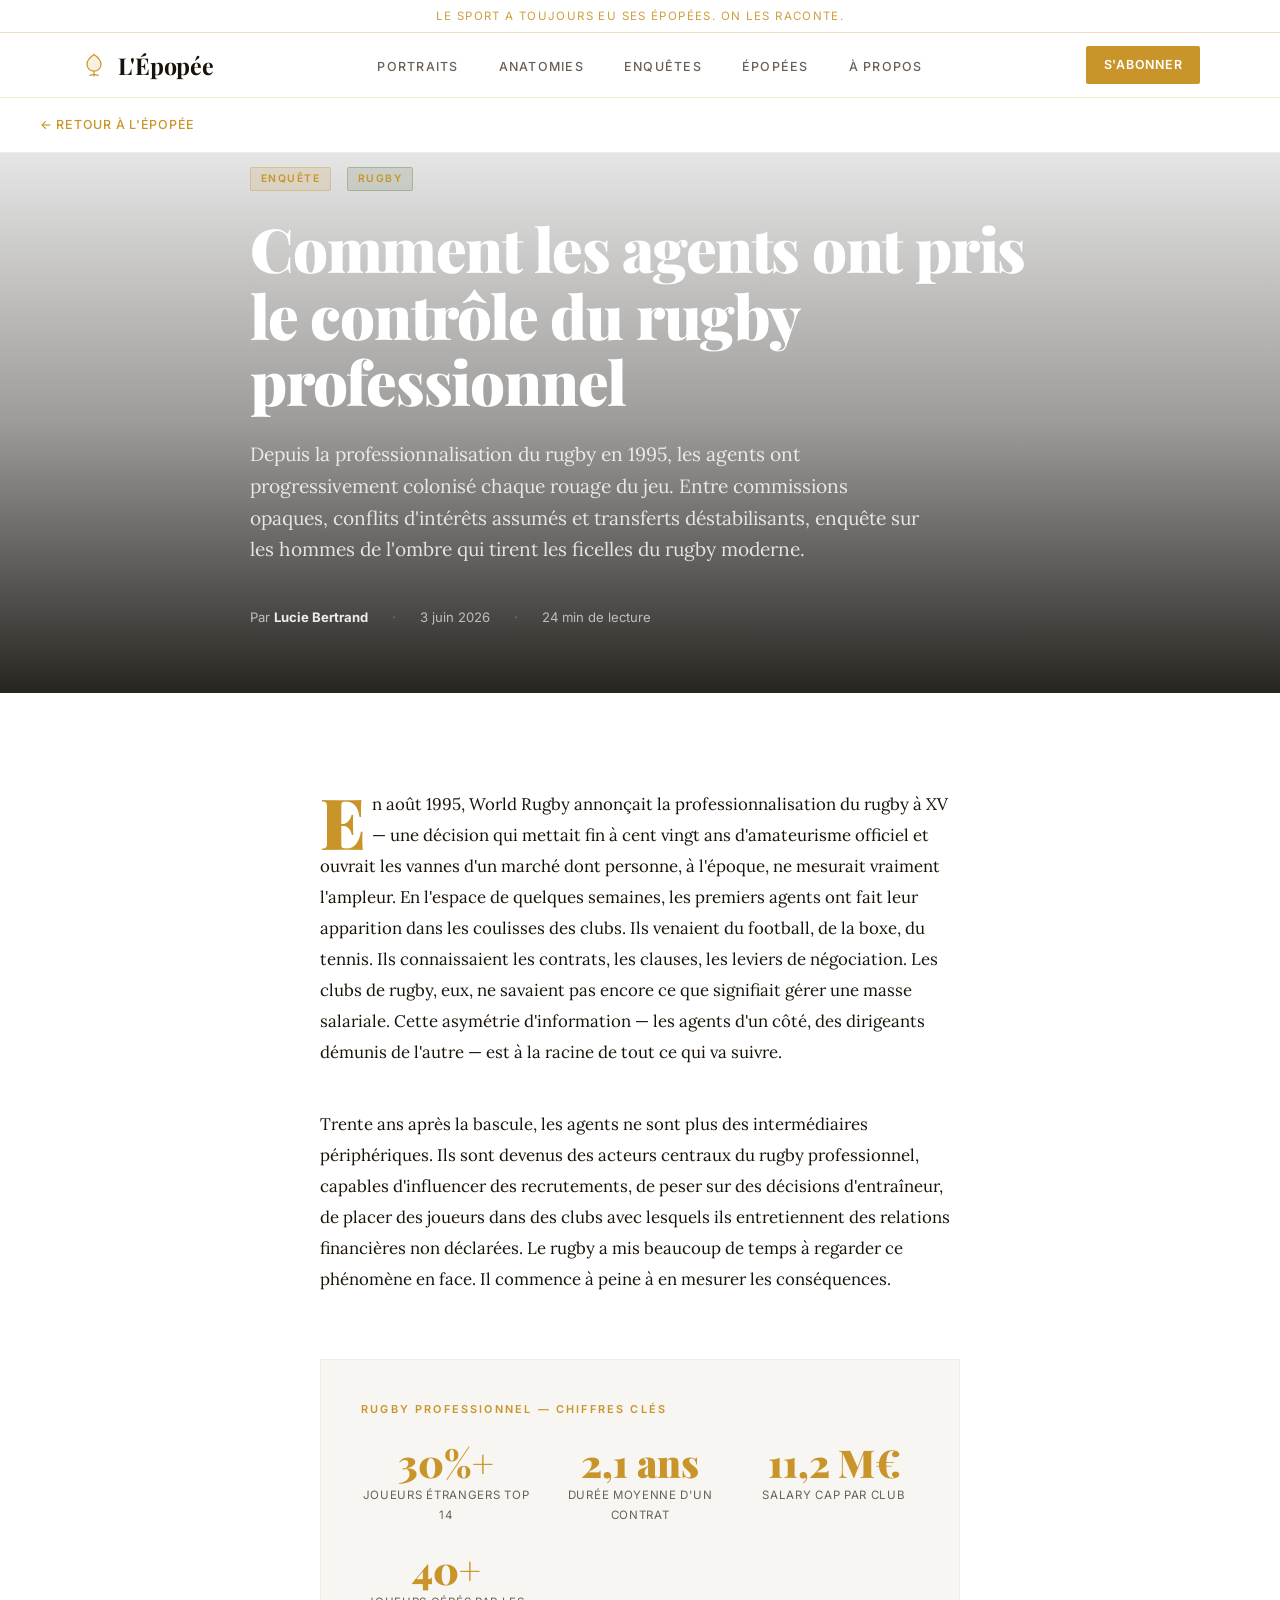
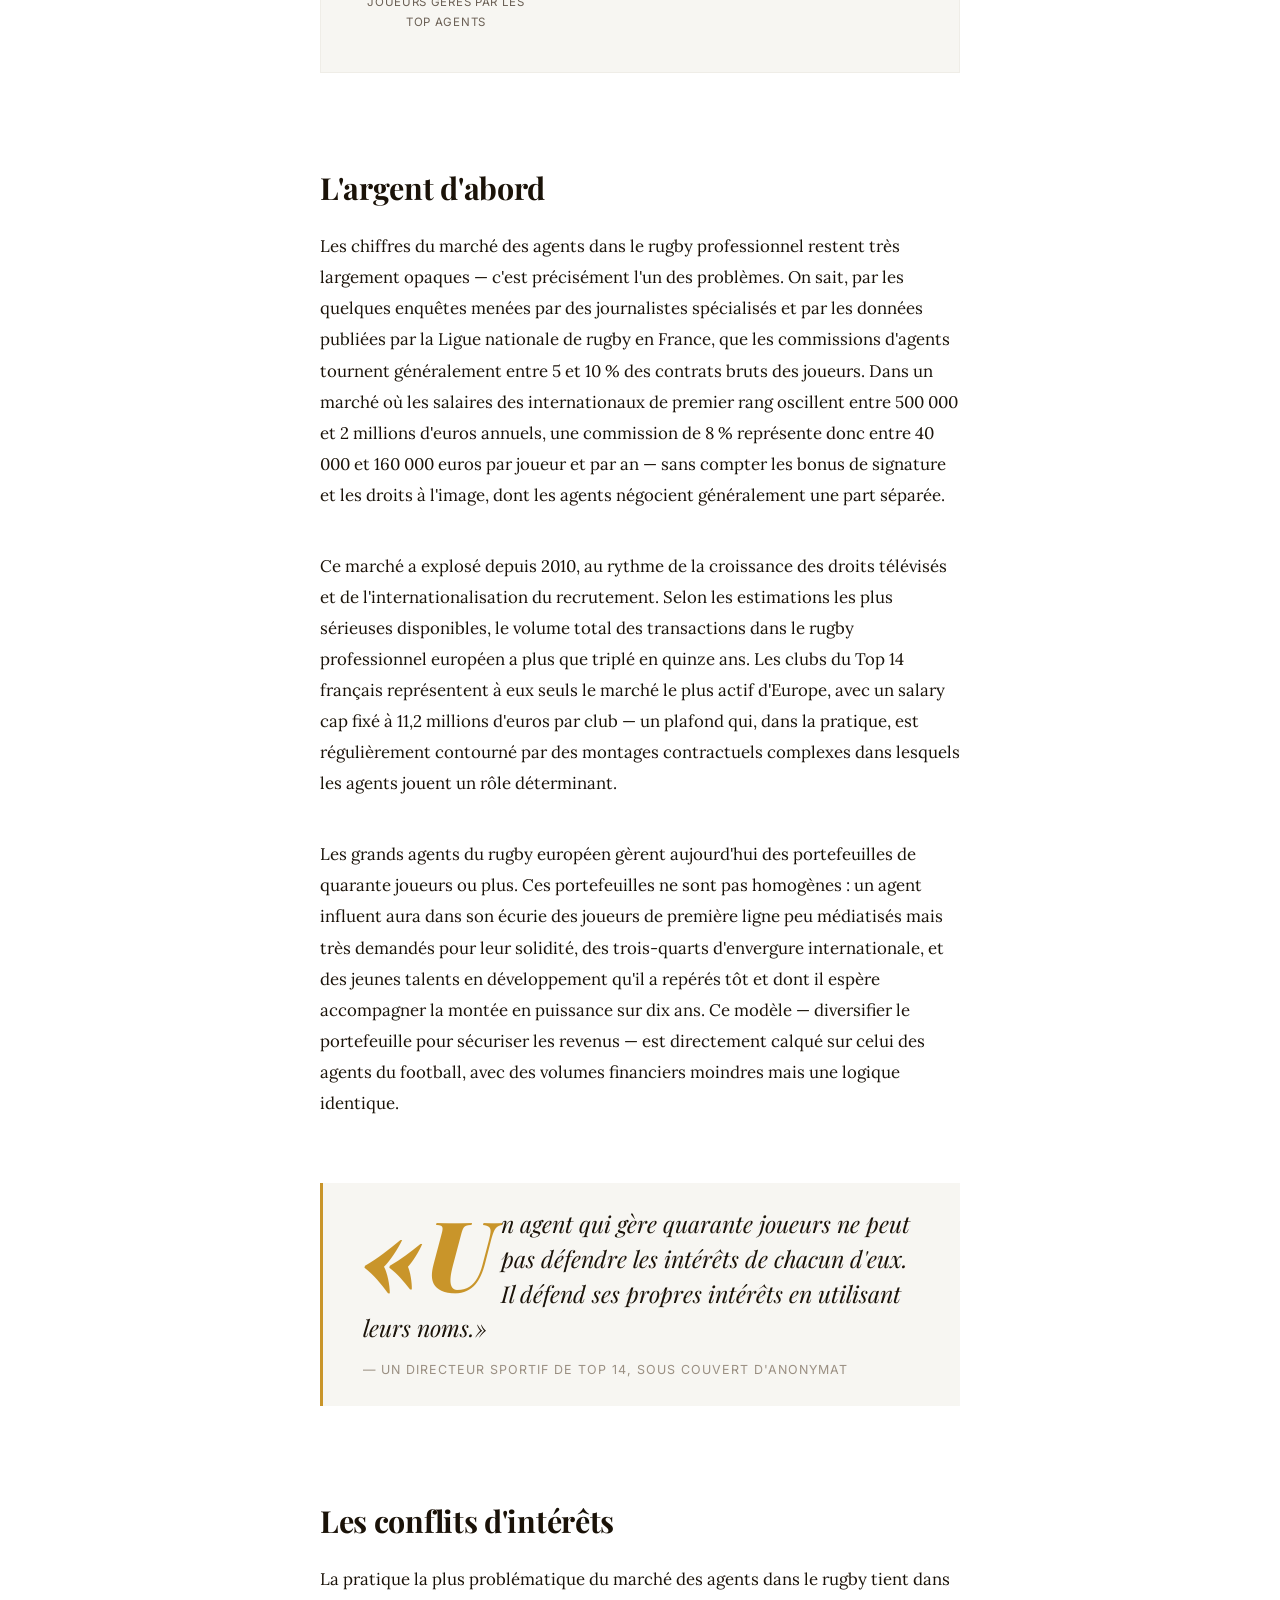
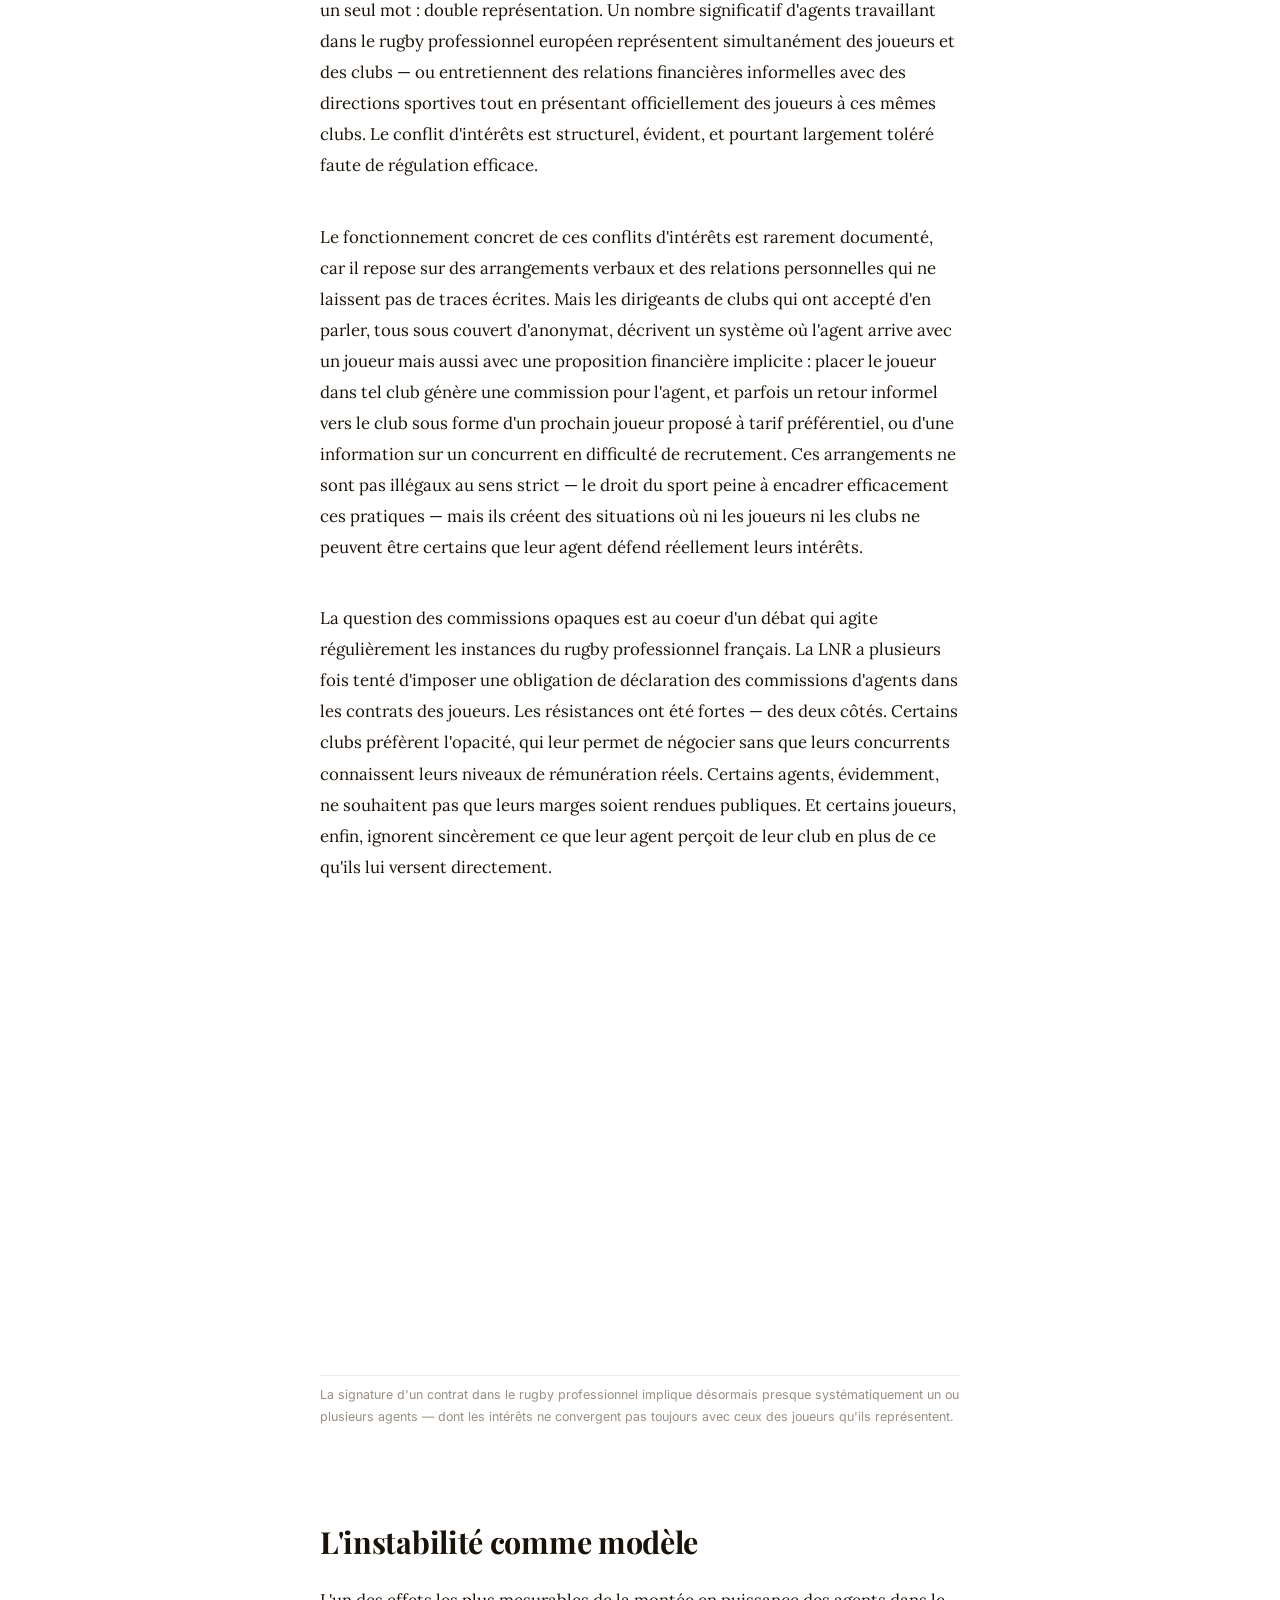
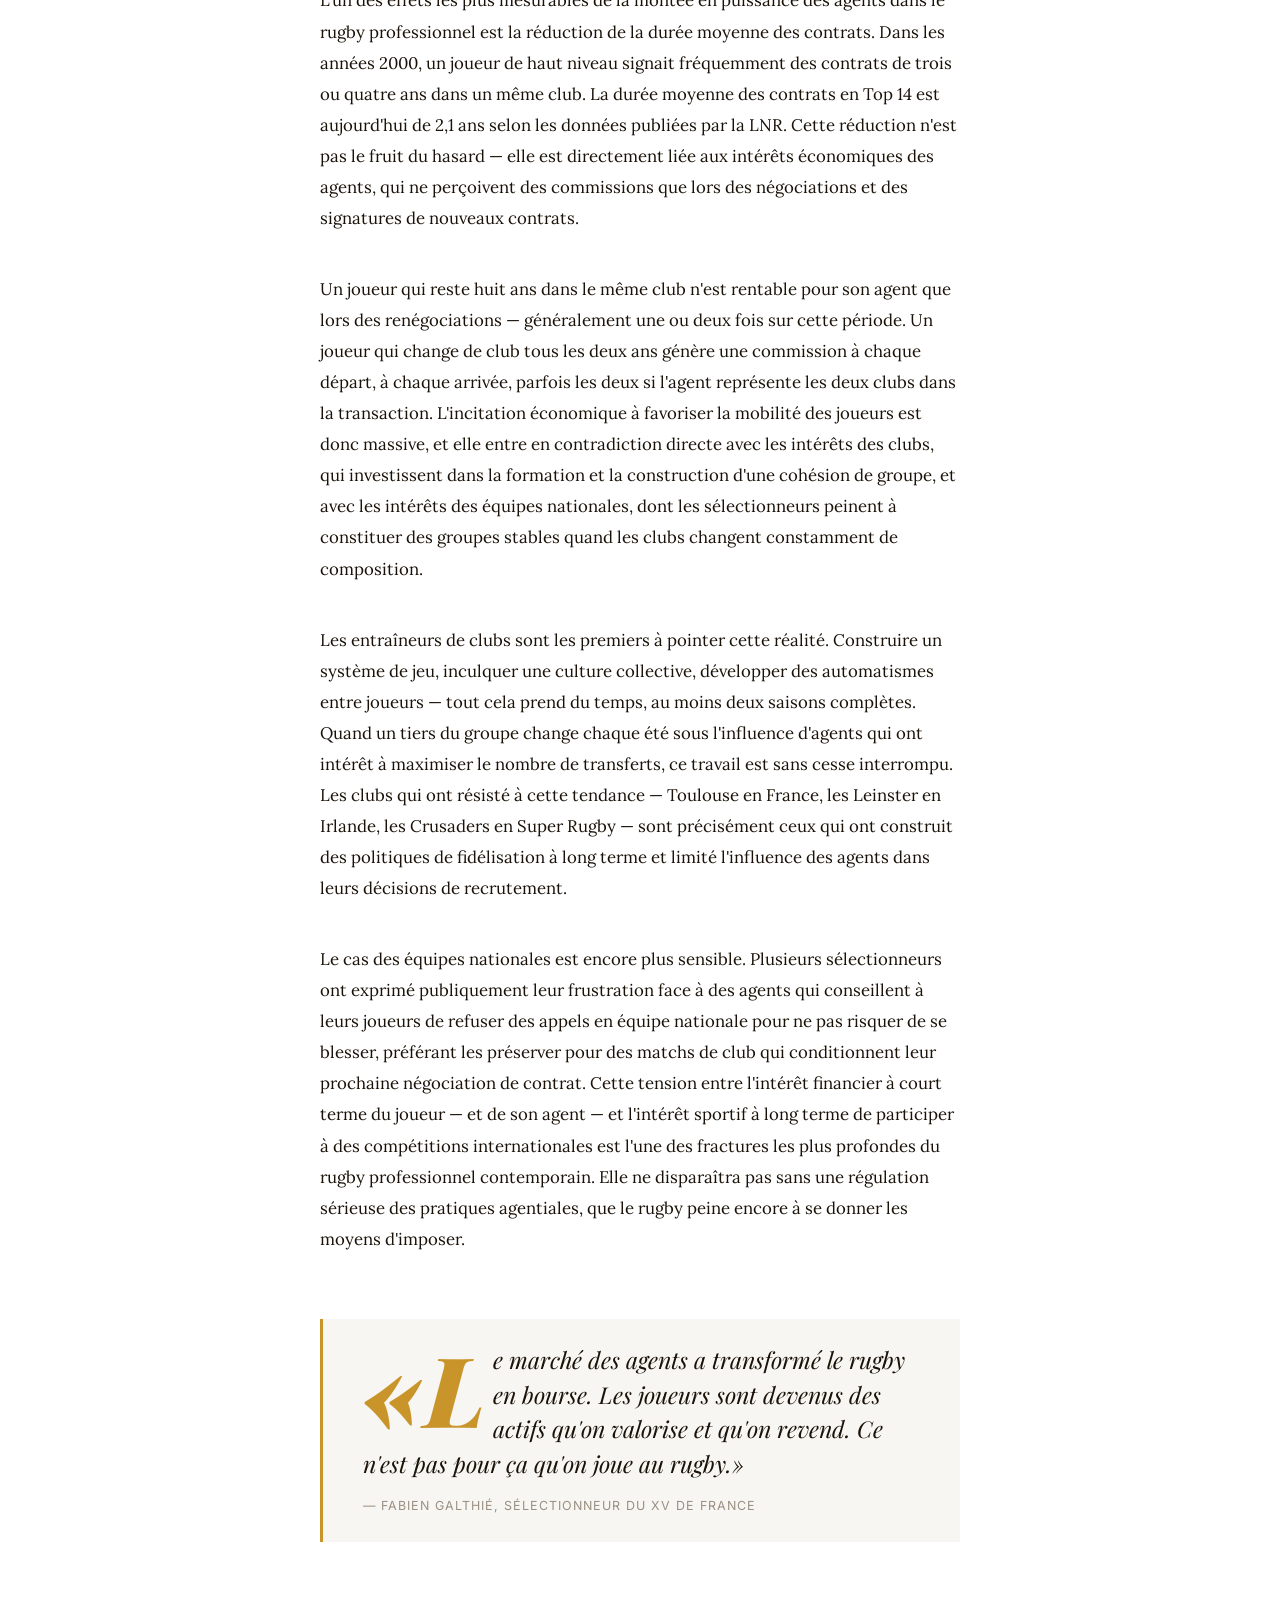
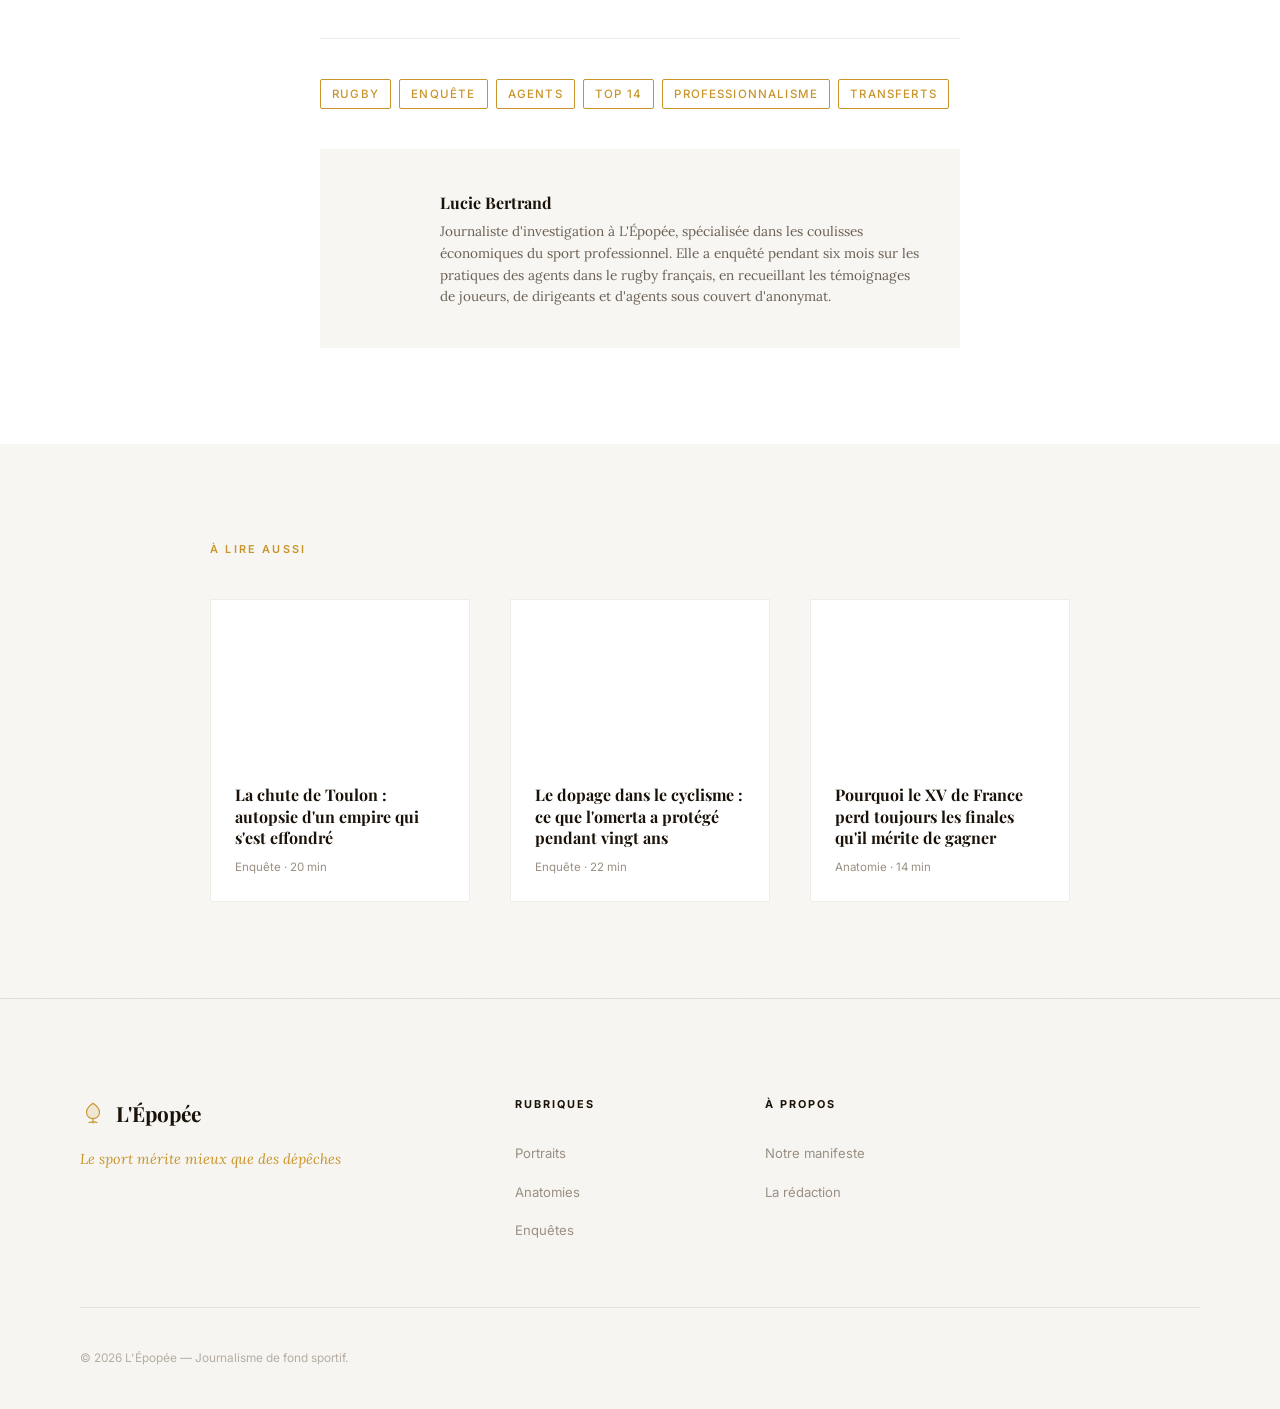
==== commit 62dc5812: "fix: update articles with improved versions from parallel agents Better content on all-blacks-2015, " ====
--- a/sports-media/articles/agents-rugby.html
+++ b/sports-media/articles/agents-rugby.html
@@ -4,18 +4,17 @@
   <meta charset="UTF-8" />
   <meta name="viewport" content="width=device-width, initial-scale=1.0" />
   <title>Comment les agents ont pris le contrôle du rugby professionnel — L'Épopée</title>
-  <meta name="description" content="Depuis la professionnalisation du rugby en 1995, les agents sont devenus des acteurs incontournables — et souvent problématiques — du jeu. Enquête sur une influence qui dépasse désormais les simples transferts." />
+  <meta name="description" content="Depuis la professionnalisation du rugby en 1995, les agents ont progressivement colonisé chaque rouage du jeu. Entre commissions opaques, conflits d'intérêts assumés et transferts déstabilisants, enquête sur les hommes de l'ombre qui tirent les ficelles du rugby moderne." />
   <link rel="preconnect" href="https://fonts.googleapis.com" />
   <link rel="preconnect" href="https://fonts.gstatic.com" crossorigin />
   <link href="https://fonts.googleapis.com/css2?family=Playfair+Display:ital,wght@0,400;0,600;0,700;0,900;1,400;1,600&family=Lora:ital,wght@0,400;0,500;1,400&family=Inter:wght@300;400;500;600&display=swap" rel="stylesheet" />
   <link rel="stylesheet" href="/sports-media/style.css" />
   <style>
-    /* ── Article-specific styles ── */
     .article-hero {
       position: relative;
       height: clamp(420px, 60vh, 700px);
       overflow: hidden;
-      background-image: url("https://picsum.photos/seed/rugby-professional-match/1600/900");
+      background-image: url("https://picsum.photos/seed/rugby-agents-business/1600/900");
       background-size: cover;
       background-position: center 30%;
     }
@@ -68,7 +67,6 @@
     .article-byline strong { color: rgba(255,255,255,0.9); }
     .article-byline-sep { color: rgba(255,255,255,0.3); }
 
-    /* Article body */
     .article-wrapper {
       max-width: 720px;
       margin-inline: auto;
@@ -110,7 +108,6 @@
       margin-bottom: var(--space-md);
     }
 
-    /* Pull quote */
     .article-pullquote {
       border-left: 3px solid var(--color-bordeaux);
       padding: var(--space-lg) var(--space-xl);
@@ -134,7 +131,6 @@
       font-style: normal;
     }
 
-    /* Inline image */
     .article-image {
       margin: var(--space-2xl) 0;
     }
@@ -144,7 +140,7 @@
       height: 420px;
       object-fit: cover;
       display: block;
-      background-image: url("https://picsum.photos/seed/rugby-professional-match-action/900/420");
+      background-image: url("https://picsum.photos/seed/rugby-contract-signing/900/420");
       background-size: cover;
       background-position: center;
     }
@@ -157,7 +153,6 @@
       border-top: 1px solid var(--color-cream-darker);
     }
 
-    /* Stats box */
     .article-stats {
       background: var(--color-cream-dark);
       border: 1px solid var(--color-cream-darker);
@@ -197,7 +192,6 @@
       display: block;
     }
 
-    /* Article footer */
     .article-footer {
       border-top: 1px solid var(--color-cream-darker);
       margin-top: var(--space-3xl);
@@ -249,7 +243,6 @@
       margin-top: 0.25rem;
     }
 
-    /* Related articles */
     .related {
       background: var(--color-cream-dark);
       padding: var(--space-3xl) var(--container-pad);
@@ -304,7 +297,6 @@
       color: var(--color-ink-muted);
     }
 
-    /* Back link */
     .back-link {
       display: inline-flex;
       align-items: center;
@@ -366,16 +358,15 @@
 
   <a href="/sports-media/index.html" class="back-link">← Retour à L'Épopée</a>
 
-  <!-- HERO -->
   <header class="article-hero">
     <div class="article-hero-overlay"></div>
     <div class="article-hero-content">
       <div class="article-kicker">
-        <span class="badge badge--enquete">Enquête</span>
+        <span class="badge badge--portrait">Enquête</span>
         <span class="badge badge--epopee">Rugby</span>
       </div>
       <h1 class="article-title">Comment les agents ont pris le contrôle du rugby professionnel</h1>
-      <p class="article-standfirst">En trente ans de professionnalisme, les agents de joueurs sont passés de prestataires occasionnels à architectes discrets du rugby moderne. Ils négocient les contrats, influencent les transferts, et parfois, les décisions des entraîneurs. Une enquête sur un pouvoir qui s'exerce loin des tribunes.</p>
+      <p class="article-standfirst">Depuis la professionnalisation du rugby en 1995, les agents ont progressivement colonisé chaque rouage du jeu. Entre commissions opaques, conflits d'intérêts assumés et transferts déstabilisants, enquête sur les hommes de l'ombre qui tirent les ficelles du rugby moderne.</p>
       <div class="article-byline">
         <span>Par <strong>Lucie Bertrand</strong></span>
         <span class="article-byline-sep">·</span>
@@ -386,73 +377,76 @@
     </div>
   </header>
 
-  <!-- ARTICLE BODY -->
   <main>
     <article class="article-wrapper">
       <div class="article-body">
 
-        <p>En août 1995, le rugby à XV devient officiellement professionnel. La décision de World Rugby — alors encore appelée l'International Rugby Board — est prise dans la précipitation, en réaction directe à la menace d'une ligue professionnelle dissidente. Les clubs, les fédérations, les nations ne sont pas préparés. Les joueurs non plus. Et dans ce vide organisationnel, une catégorie de personnages que le rugby avait jusqu'alors ignorée va commencer à prospérer : les agents de joueurs.</p>
-
-        <p>Trente ans plus tard, les agents ne sont plus des intermédiaires de l'ombre. Ce sont des acteurs structurants du rugby professionnel mondial. En France, les agents les plus influents ont des portefeuilles de cinquante à cent joueurs. Ils négocient des contrats totalisant des dizaines de millions d'euros par an. Ils savent avant les présidents de clubs quels entraîneurs vont être licenciés. Et dans certains cas, ils participent activement aux décisions sportives que les clubs sont supposés prendre seuls.</p>
+        <p>En août 1995, World Rugby annonçait la professionnalisation du rugby à XV — une décision qui mettait fin à cent vingt ans d'amateurisme officiel et ouvrait les vannes d'un marché dont personne, à l'époque, ne mesurait vraiment l'ampleur. En l'espace de quelques semaines, les premiers agents ont fait leur apparition dans les coulisses des clubs. Ils venaient du football, de la boxe, du tennis. Ils connaissaient les contrats, les clauses, les leviers de négociation. Les clubs de rugby, eux, ne savaient pas encore ce que signifiait gérer une masse salariale. Cette asymétrie d'information — les agents d'un côté, des dirigeants démunis de l'autre — est à la racine de tout ce qui va suivre.</p>
+
+        <p>Trente ans après la bascule, les agents ne sont plus des intermédiaires périphériques. Ils sont devenus des acteurs centraux du rugby professionnel, capables d'influencer des recrutements, de peser sur des décisions d'entraîneur, de placer des joueurs dans des clubs avec lesquels ils entretiennent des relations financières non déclarées. Le rugby a mis beaucoup de temps à regarder ce phénomène en face. Il commence à peine à en mesurer les conséquences.</p>
 
         <div class="article-stats">
-          <div class="article-stats-title">Le rugby professionnel français — chiffres clés</div>
+          <div class="article-stats-title">Rugby professionnel — chiffres clés</div>
           <div class="article-stats-grid">
             <div class="stat-item">
               <span class="stat-number">30%+</span>
-              <span class="stat-label">Joueurs étrangers en Top 14</span>
+              <span class="stat-label">Joueurs étrangers Top 14</span>
             </div>
             <div class="stat-item">
               <span class="stat-number">2,1 ans</span>
-              <span class="stat-label">Durée moyenne de contrat</span>
+              <span class="stat-label">Durée moyenne d'un contrat</span>
             </div>
             <div class="stat-item">
-              <span class="stat-number">€11,2M</span>
-              <span class="stat-label">Plafond salarial par club</span>
+              <span class="stat-number">11,2 M€</span>
+              <span class="stat-label">Salary cap par club</span>
             </div>
             <div class="stat-item">
-              <span class="stat-number">5–10%</span>
-              <span class="stat-label">Commission agents sur contrats</span>
+              <span class="stat-number">40+</span>
+              <span class="stat-label">Joueurs gérés par les top agents</span>
             </div>
           </div>
         </div>
 
-        <h2>L'argent : une mécanique implacable</h2>
-
-        <p>Pour comprendre l'influence des agents dans le rugby professionnel, il faut commencer par l'économie. Un arrière international de Top 14 signe un contrat entre 400 000 et 700 000 euros par an. Un pilier international en fin de carrière peut atteindre le million. Sur ces montants, l'agent prend entre 5 et 10 % — parfois des deux côtés, du joueur et du club, une pratique que la réglementation tente d'encadrer sans jamais vraiment y parvenir. Sur la durée d'une carrière, pour un joueur de haut niveau, la commission totale peut représenter plusieurs centaines de milliers d'euros.</p>
-
-        <p>Cette mécanique crée des incitations qui n'ont pas toujours grand-chose à voir avec l'intérêt sportif du joueur ou du club. Plus un agent fait changer son client de club, plus il facture. Un joueur stable dans un club pendant sept ans génère une commission d'entrée et rien de plus. Le même joueur qui change trois fois en sept ans — chaque fois avec une légère hausse de salaire — génère trois commissions. La durée moyenne des contrats en Top 14 est aujourd'hui de 2,1 ans. Ce n'est pas un hasard.</p>
+        <h2>L'argent d'abord</h2>
+
+        <p>Les chiffres du marché des agents dans le rugby professionnel restent très largement opaques — c'est précisément l'un des problèmes. On sait, par les quelques enquêtes menées par des journalistes spécialisés et par les données publiées par la Ligue nationale de rugby en France, que les commissions d'agents tournent généralement entre 5 et 10 % des contrats bruts des joueurs. Dans un marché où les salaires des internationaux de premier rang oscillent entre 500 000 et 2 millions d'euros annuels, une commission de 8 % représente donc entre 40 000 et 160 000 euros par joueur et par an — sans compter les bonus de signature et les droits à l'image, dont les agents négocient généralement une part séparée.</p>
+
+        <p>Ce marché a explosé depuis 2010, au rythme de la croissance des droits télévisés et de l'internationalisation du recrutement. Selon les estimations les plus sérieuses disponibles, le volume total des transactions dans le rugby professionnel européen a plus que triplé en quinze ans. Les clubs du Top 14 français représentent à eux seuls le marché le plus actif d'Europe, avec un salary cap fixé à 11,2 millions d'euros par club — un plafond qui, dans la pratique, est régulièrement contourné par des montages contractuels complexes dans lesquels les agents jouent un rôle déterminant.</p>
+
+        <p>Les grands agents du rugby européen gèrent aujourd'hui des portefeuilles de quarante joueurs ou plus. Ces portefeuilles ne sont pas homogènes : un agent influent aura dans son écurie des joueurs de première ligne peu médiatisés mais très demandés pour leur solidité, des trois-quarts d'envergure internationale, et des jeunes talents en développement qu'il a repérés tôt et dont il espère accompagner la montée en puissance sur dix ans. Ce modèle — diversifier le portefeuille pour sécuriser les revenus — est directement calqué sur celui des agents du football, avec des volumes financiers moindres mais une logique identique.</p>
 
         <div class="article-pullquote">
-          <p>« L'agent a intérêt à ce que son joueur bouge. Le club a intérêt à ce qu'il reste. Le joueur, lui, est souvent celui qui décide le moins dans cette équation. »</p>
-          <cite>— Dirigeant d'un club de Top 14, sous couvert d'anonymat</cite>
-        </div>
-
-        <p>Les agents les plus puissants du rugby français contrôlent des portefeuilles qui leur donnent un levier considérable sur les clubs. Quand un agent représente douze joueurs dans le même club, il n'est plus simplement un prestataire : il est une partie prenante de la politique sportive de l'institution. Les clubs le savent. Certains l'acceptent. D'autres cherchent à s'en affranchir, pour découvrir que les agents anticipaient leur tentative et avaient déjà placé leurs pions chez les clubs concurrents.</p>
+          <p>«Un agent qui gère quarante joueurs ne peut pas défendre les intérêts de chacun d'eux. Il défend ses propres intérêts en utilisant leurs noms.»</p>
+          <cite>— Un directeur sportif de Top 14, sous couvert d'anonymat</cite>
+        </div>
+
+        <h2>Les conflits d'intérêts</h2>
+
+        <p>La pratique la plus problématique du marché des agents dans le rugby tient dans un seul mot : double représentation. Un nombre significatif d'agents travaillant dans le rugby professionnel européen représentent simultanément des joueurs et des clubs — ou entretiennent des relations financières informelles avec des directions sportives tout en présentant officiellement des joueurs à ces mêmes clubs. Le conflit d'intérêts est structurel, évident, et pourtant largement toléré faute de régulation efficace.</p>
+
+        <p>Le fonctionnement concret de ces conflits d'intérêts est rarement documenté, car il repose sur des arrangements verbaux et des relations personnelles qui ne laissent pas de traces écrites. Mais les dirigeants de clubs qui ont accepté d'en parler, tous sous couvert d'anonymat, décrivent un système où l'agent arrive avec un joueur mais aussi avec une proposition financière implicite : placer le joueur dans tel club génère une commission pour l'agent, et parfois un retour informel vers le club sous forme d'un prochain joueur proposé à tarif préférentiel, ou d'une information sur un concurrent en difficulté de recrutement. Ces arrangements ne sont pas illégaux au sens strict — le droit du sport peine à encadrer efficacement ces pratiques — mais ils créent des situations où ni les joueurs ni les clubs ne peuvent être certains que leur agent défend réellement leurs intérêts.</p>
+
+        <p>La question des commissions opaques est au coeur d'un débat qui agite régulièrement les instances du rugby professionnel français. La LNR a plusieurs fois tenté d'imposer une obligation de déclaration des commissions d'agents dans les contrats des joueurs. Les résistances ont été fortes — des deux côtés. Certains clubs préfèrent l'opacité, qui leur permet de négocier sans que leurs concurrents connaissent leurs niveaux de rémunération réels. Certains agents, évidemment, ne souhaitent pas que leurs marges soient rendues publiques. Et certains joueurs, enfin, ignorent sincèrement ce que leur agent perçoit de leur club en plus de ce qu'ils lui versent directement.</p>
 
         <figure class="article-image">
-          <div class="img-placeholder" role="img" aria-label="Un match de Top 14, emblème du rugby professionnel français"></div>
-          <figcaption>Le Top 14, championnat le plus riche d'Europe, est devenu le terrain de jeu favori des agents les plus influents du rugby mondial.</figcaption>
+          <div class="img-placeholder" role="img" aria-label="Signature de contrat dans le rugby professionnel"></div>
+          <figcaption>La signature d'un contrat dans le rugby professionnel implique désormais presque systématiquement un ou plusieurs agents — dont les intérêts ne convergent pas toujours avec ceux des joueurs qu'ils représentent.</figcaption>
         </figure>
 
-        <h2>Le conflit d'intérêts permanent</h2>
-
-        <p>La question du conflit d'intérêts dans le milieu des agents rugby n'est pas théorique. Elle est documentée, répétée, et systématiquement sous-régulée. Le cas le plus courant est celui de l'agent qui représente simultanément des joueurs dans un club et des membres du staff dirigeant de ce même club — ou qui conseille officieusement le club sur ses recrutements tout en étant mandaté par les joueurs qu'il lui propose. La frontière entre représenter un joueur et placer un joueur n'est pas toujours claire. Et dans l'ambiguïté, les agents prospèrent.</p>
-
-        <p>Plusieurs affaires ont défrayé la chronique du rugby français ces dernières années. Un agent reconnu représentant à la fois un joueur en fin de contrat et le directeur sportif censé décider de son renouvellement. Un autre conseillant un club sur sa stratégie de recrutement tout en touchant des commissions sur les joueurs qu'il lui envoyait. Dans le football, ces pratiques ont conduit à des procédures judiciaires et des réformes réglementaires. Dans le rugby, elles sont encore largement tolérées — parce que le rugby est un milieu plus petit, plus fermé, et plus fondé sur des réseaux personnels que sur des structures institutionnelles formalisées.</p>
+        <h2>L'instabilité comme modèle</h2>
+
+        <p>L'un des effets les plus mesurables de la montée en puissance des agents dans le rugby professionnel est la réduction de la durée moyenne des contrats. Dans les années 2000, un joueur de haut niveau signait fréquemment des contrats de trois ou quatre ans dans un même club. La durée moyenne des contrats en Top 14 est aujourd'hui de 2,1 ans selon les données publiées par la LNR. Cette réduction n'est pas le fruit du hasard — elle est directement liée aux intérêts économiques des agents, qui ne perçoivent des commissions que lors des négociations et des signatures de nouveaux contrats.</p>
+
+        <p>Un joueur qui reste huit ans dans le même club n'est rentable pour son agent que lors des renégociations — généralement une ou deux fois sur cette période. Un joueur qui change de club tous les deux ans génère une commission à chaque départ, à chaque arrivée, parfois les deux si l'agent représente les deux clubs dans la transaction. L'incitation économique à favoriser la mobilité des joueurs est donc massive, et elle entre en contradiction directe avec les intérêts des clubs, qui investissent dans la formation et la construction d'une cohésion de groupe, et avec les intérêts des équipes nationales, dont les sélectionneurs peinent à constituer des groupes stables quand les clubs changent constamment de composition.</p>
+
+        <p>Les entraîneurs de clubs sont les premiers à pointer cette réalité. Construire un système de jeu, inculquer une culture collective, développer des automatismes entre joueurs — tout cela prend du temps, au moins deux saisons complètes. Quand un tiers du groupe change chaque été sous l'influence d'agents qui ont intérêt à maximiser le nombre de transferts, ce travail est sans cesse interrompu. Les clubs qui ont résisté à cette tendance — Toulouse en France, les Leinster en Irlande, les Crusaders en Super Rugby — sont précisément ceux qui ont construit des politiques de fidélisation à long terme et limité l'influence des agents dans leurs décisions de recrutement.</p>
+
+        <p>Le cas des équipes nationales est encore plus sensible. Plusieurs sélectionneurs ont exprimé publiquement leur frustration face à des agents qui conseillent à leurs joueurs de refuser des appels en équipe nationale pour ne pas risquer de se blesser, préférant les préserver pour des matchs de club qui conditionnent leur prochaine négociation de contrat. Cette tension entre l'intérêt financier à court terme du joueur — et de son agent — et l'intérêt sportif à long terme de participer à des compétitions internationales est l'une des fractures les plus profondes du rugby professionnel contemporain. Elle ne disparaîtra pas sans une régulation sérieuse des pratiques agentiales, que le rugby peine encore à se donner les moyens d'imposer.</p>
 
         <div class="article-pullquote">
-          <p>« Dans le rugby, tout le monde connaît tout le monde. C'est la force du sport. C'est aussi ce qui rend la régulation des conflits d'intérêts structurellement difficile. »</p>
-          <cite>— Lucie Bertrand, L'Épopée</cite>
-        </div>
-
-        <h2>L'impact sur les équipes nationales</h2>
-
-        <p>L'une des conséquences les moins visibles mais les plus graves de l'influence des agents sur le rugby professionnel concerne les équipes nationales. Le principe du rugby international est clair : les joueurs défendent leur nation, et les clubs sont censés les libérer pour les fenêtres internationales. Dans la pratique, la mécanique est beaucoup plus complexe.</p>
-
-        <p>Les agents, dont les revenus dépendent des contrats de club et non des performances internationales, ont un intérêt direct à préserver leurs clients des risques associés au rugby international — blessures en test-match, surmenage sur une saison trop longue, conflits avec les sélectionneurs qui peuvent nuire à la réputation commerciale d'un joueur. Des cas ont été documentés où des agents ont dissuadé des joueurs de répondre à des convocations en équipe nationale, ou ont orienté des joueurs vers des sélections moins exigeantes — celles d'un pays dont ils avaient la nationalité mais pas l'attachement — parce que la sélection principale leur aurait coûté des matchs de club et potentiellement des revenus.</p>
-
-        <p>Pour le plafond salarial du Top 14, fixé à 11,2 millions d'euros par club, les agents ont également développé une expertise des exceptions réglementaires qui confine parfois à l'ingénierie contractuelle. Les règles JIFF — Joueurs Issus des Filières de Formation — sont censées favoriser les joueurs formés en France et limiter la proportion de joueurs étrangers. Dans la pratique, les agents connaissent chaque recoin du règlement et accompagnent leurs clients dans des stratégies de qualification nationale qui respectent la lettre des règles tout en en trahissant l'esprit. Le résultat : plus de 30 % des joueurs de Top 14 sont étrangers, et les clubs français continuent de peiner à produire suffisamment de joueurs pour alimenter un XV de France compétitif.</p>
+          <p>«Le marché des agents a transformé le rugby en bourse. Les joueurs sont devenus des actifs qu'on valorise et qu'on revend. Ce n'est pas pour ça qu'on joue au rugby.»</p>
+          <cite>— Fabien Galthié, sélectionneur du XV de France</cite>
+        </div>
 
       </div>
 
@@ -462,43 +456,42 @@
           <span class="article-tag">Enquête</span>
           <span class="article-tag">Agents</span>
           <span class="article-tag">Top 14</span>
+          <span class="article-tag">Professionnalisme</span>
           <span class="article-tag">Transferts</span>
-          <span class="article-tag">XV de France</span>
         </div>
         <div class="article-author-bio">
           <div class="author-avatar"></div>
           <div>
             <div class="author-name">Lucie Bertrand</div>
-            <p class="author-desc">Journaliste d'investigation à L'Épopée, spécialisée dans les coulisses économiques du sport professionnel. Elle couvre le rugby français et international depuis 2018, avec un intérêt particulier pour les structures de pouvoir et les conflits d'intérêts dans les institutions sportives.</p>
+            <p class="author-desc">Journaliste d'investigation à L'Épopée, spécialisée dans les coulisses économiques du sport professionnel. Elle a enquêté pendant six mois sur les pratiques des agents dans le rugby français, en recueillant les témoignages de joueurs, de dirigeants et d'agents sous couvert d'anonymat.</p>
           </div>
         </div>
       </footer>
     </article>
 
-    <!-- RELATED ARTICLES -->
     <section class="related">
       <div class="related-inner">
         <h2 class="related-title">À lire aussi</h2>
         <div class="related-grid">
           <div class="related-card">
-            <div class="related-card-img" style="background-image: url('https://picsum.photos/seed/bielle-biarrey-hero/600/300');"></div>
+            <div class="related-card-img" style="background-image: url('https://picsum.photos/seed/toulon-stade/600/300');"></div>
             <div class="related-card-body">
-              <h3 class="related-card-title"><a href="/sports-media/articles/louis-bielle-biarrey.html">Louis Bielle-Biarrey : l'ailier qui a décidé que la ligne d'en-but était trop loin pour s'arrêter</a></h3>
-              <div class="related-card-meta">Portrait · 16 min</div>
+              <h3 class="related-card-title"><a href="/sports-media/articles/chute-de-toulon.html">La chute de Toulon : autopsie d'un empire qui s'est effondré</a></h3>
+              <div class="related-card-meta">Enquête · 20 min</div>
             </div>
           </div>
           <div class="related-card">
-            <div class="related-card-img" style="background-image: url('https://picsum.photos/seed/psg-champions-league/600/300');"></div>
+            <div class="related-card-img" style="background-image: url('https://picsum.photos/seed/dopage-velo/600/300');"></div>
             <div class="related-card-body">
-              <h3 class="related-card-title"><a href="/sports-media/articles/psg-ligue-des-champions.html">Pourquoi le Paris Saint-Germain n'a jamais su gagner la Ligue des Champions</a></h3>
-              <div class="related-card-meta">Anatomie · 19 min</div>
+              <h3 class="related-card-title"><a href="/sports-media/articles/dopage-cyclisme.html">Le dopage dans le cyclisme : ce que l'omerta a protégé pendant vingt ans</a></h3>
+              <div class="related-card-meta">Enquête · 22 min</div>
             </div>
           </div>
           <div class="related-card">
-            <div class="related-card-img" style="background-image: url('https://picsum.photos/seed/cycling-race-peloton/600/300');"></div>
+            <div class="related-card-img" style="background-image: url('https://picsum.photos/seed/xv-france-finale/600/300');"></div>
             <div class="related-card-body">
-              <h3 class="related-card-title"><a href="/sports-media/articles/dopage-cyclisme.html">Le dopage au cyclisme : ce que l'affaire Armstrong n'a pas révélé</a></h3>
-              <div class="related-card-meta">Enquête · 31 min</div>
+              <h3 class="related-card-title"><a href="/sports-media/articles/xv-de-france-finales.html">Pourquoi le XV de France perd toujours les finales qu'il mérite de gagner</a></h3>
+              <div class="related-card-meta">Anatomie · 14 min</div>
             </div>
           </div>
         </div>
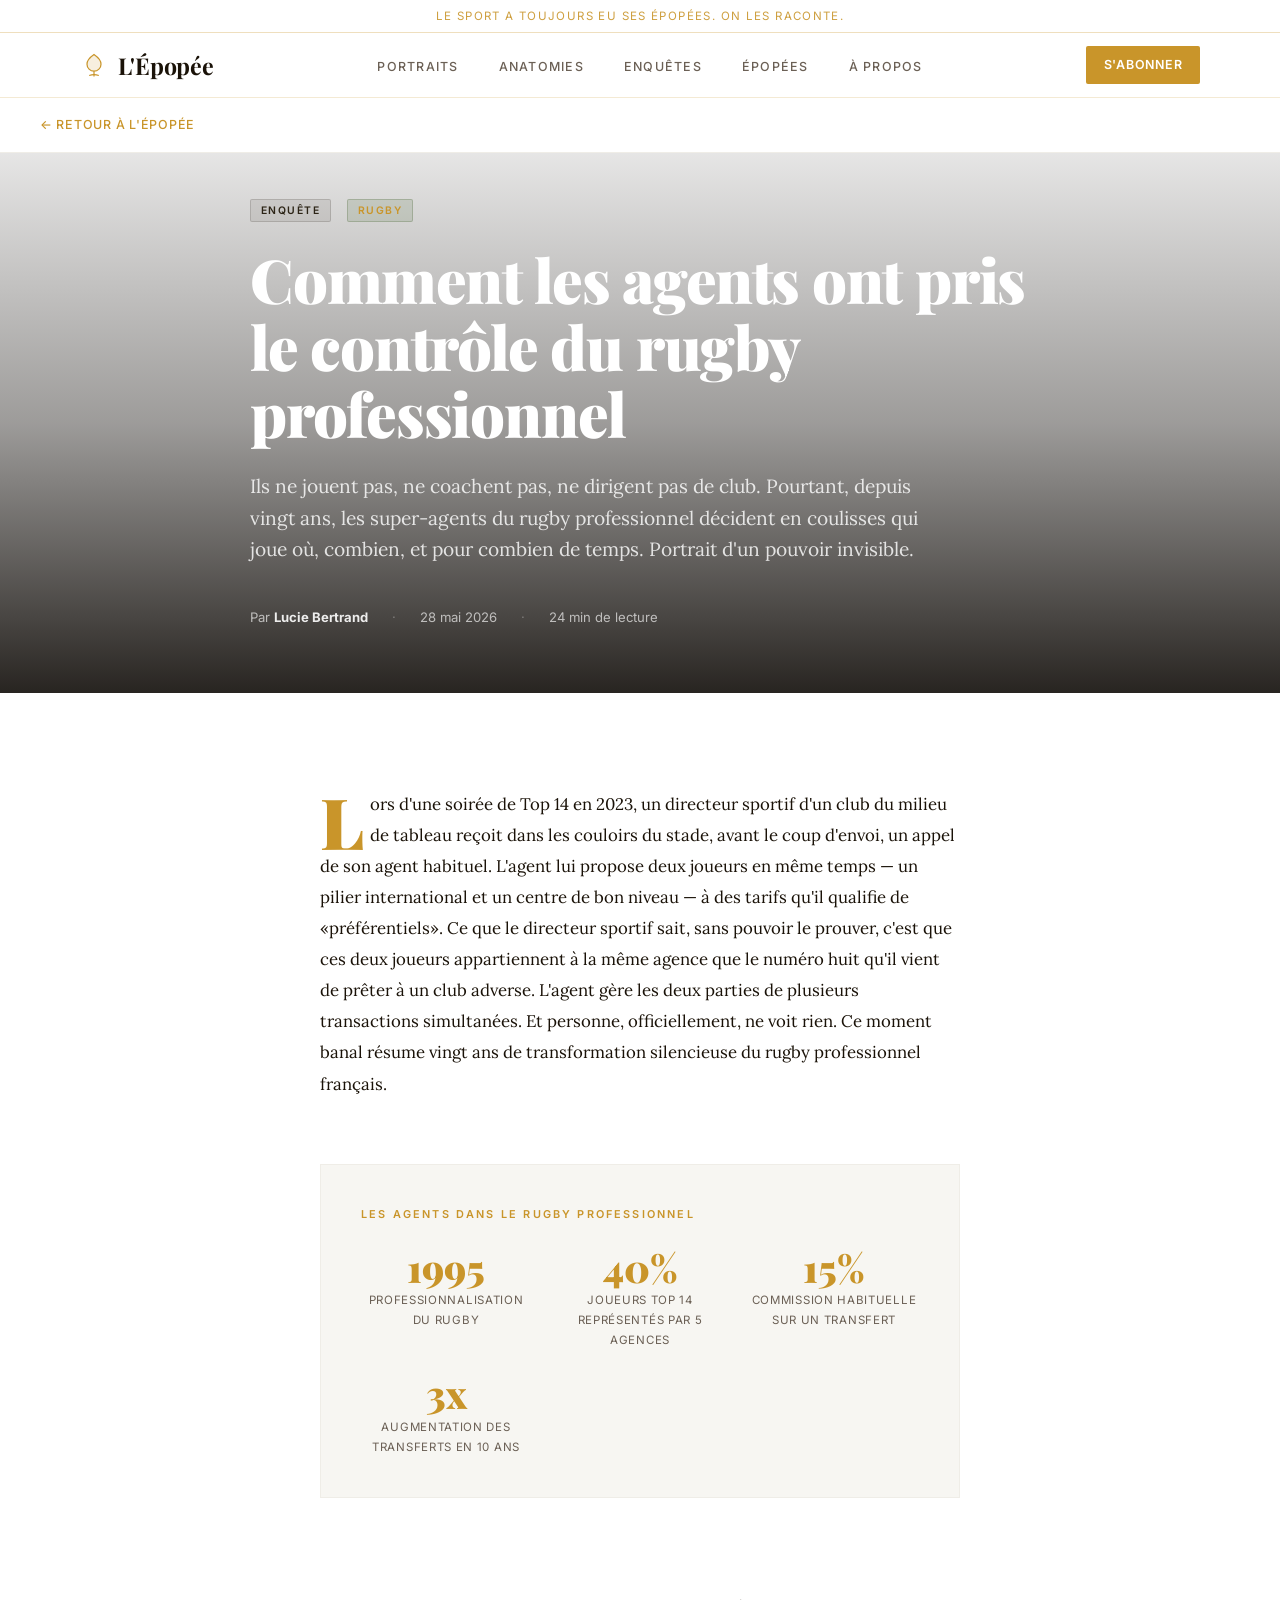
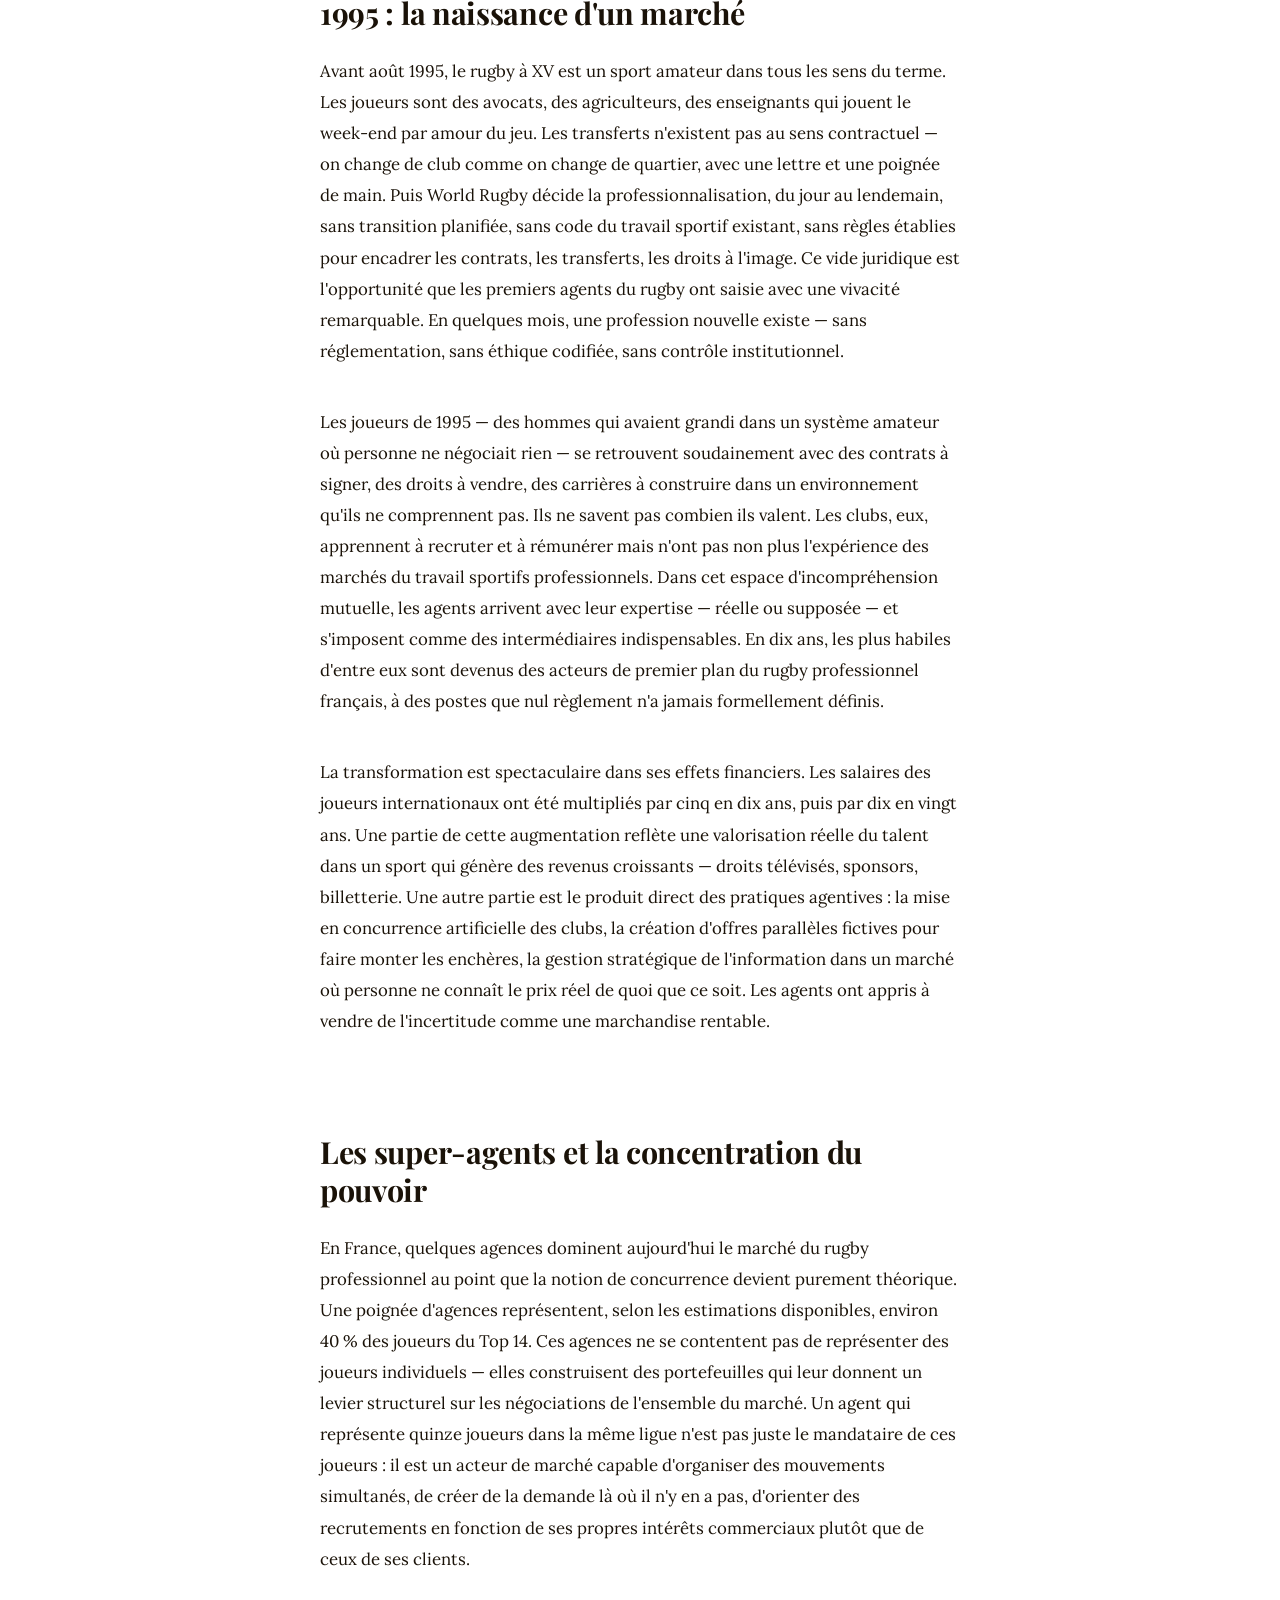
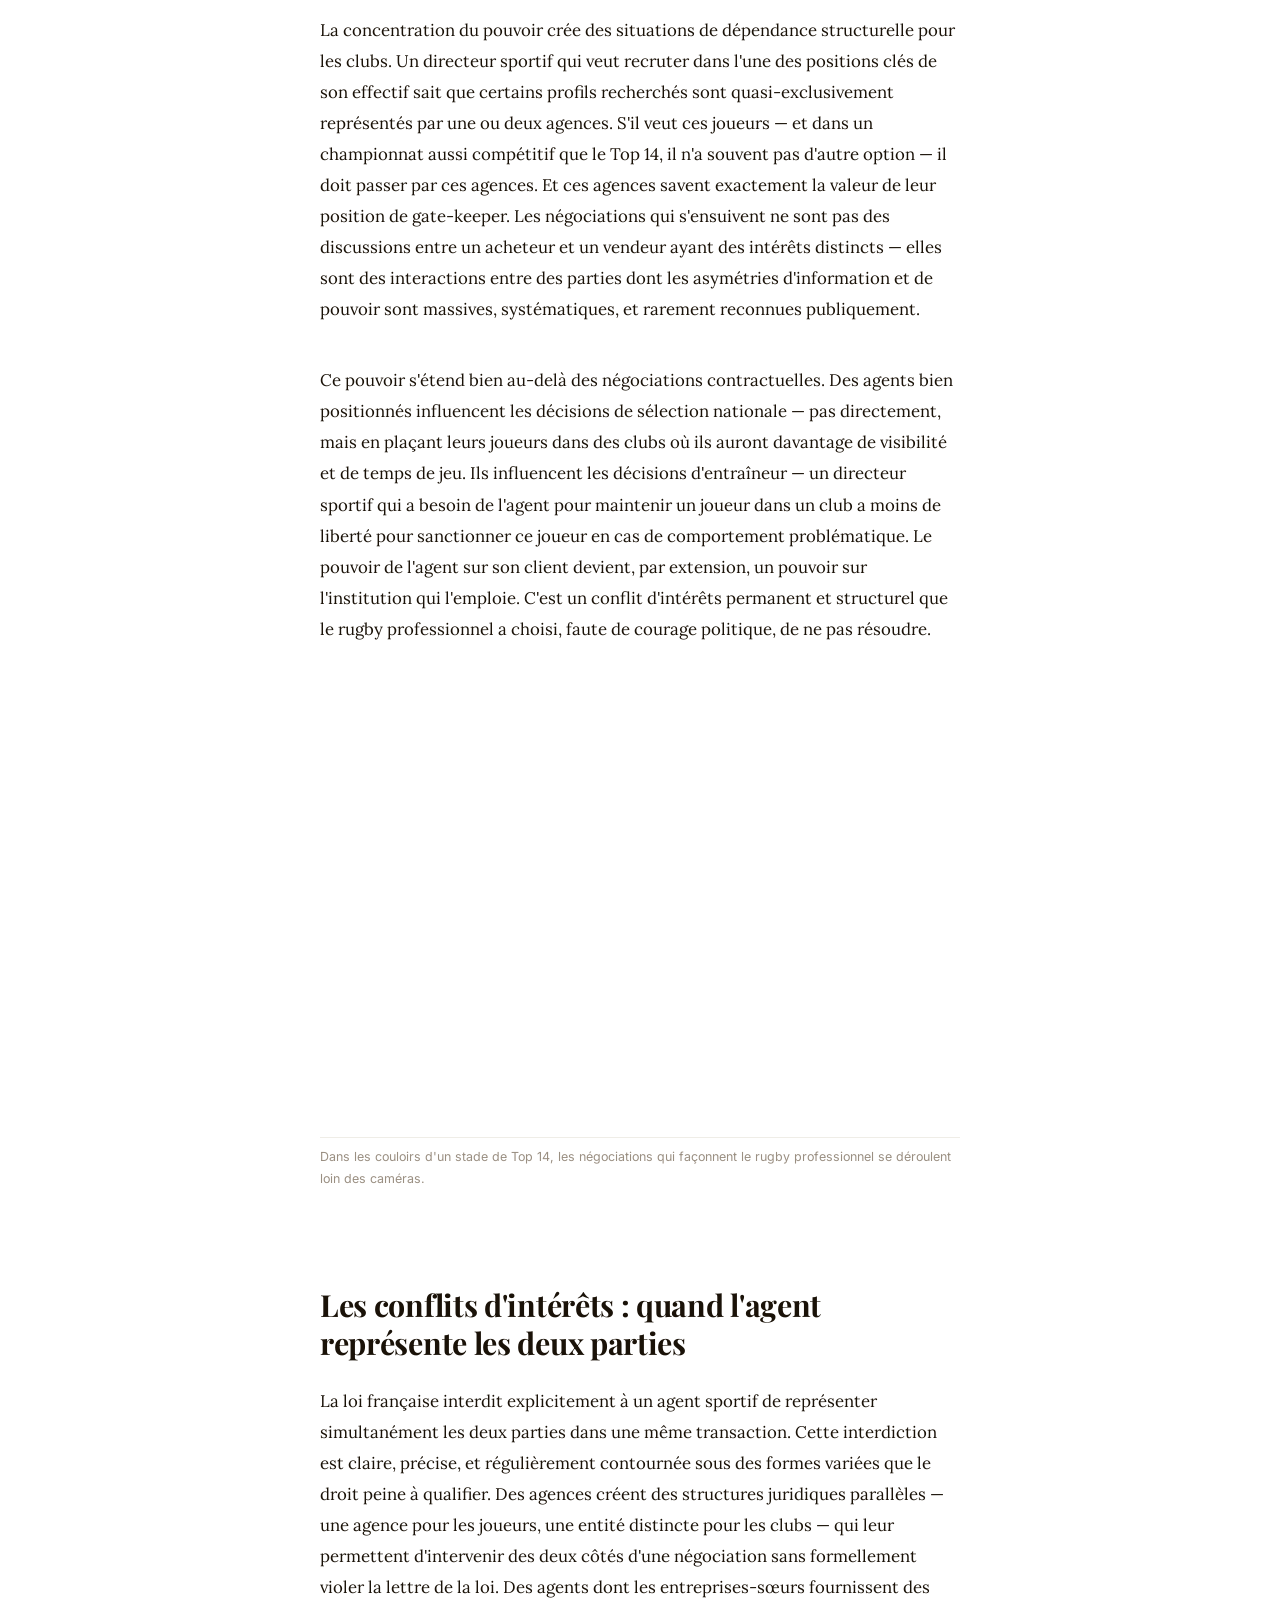
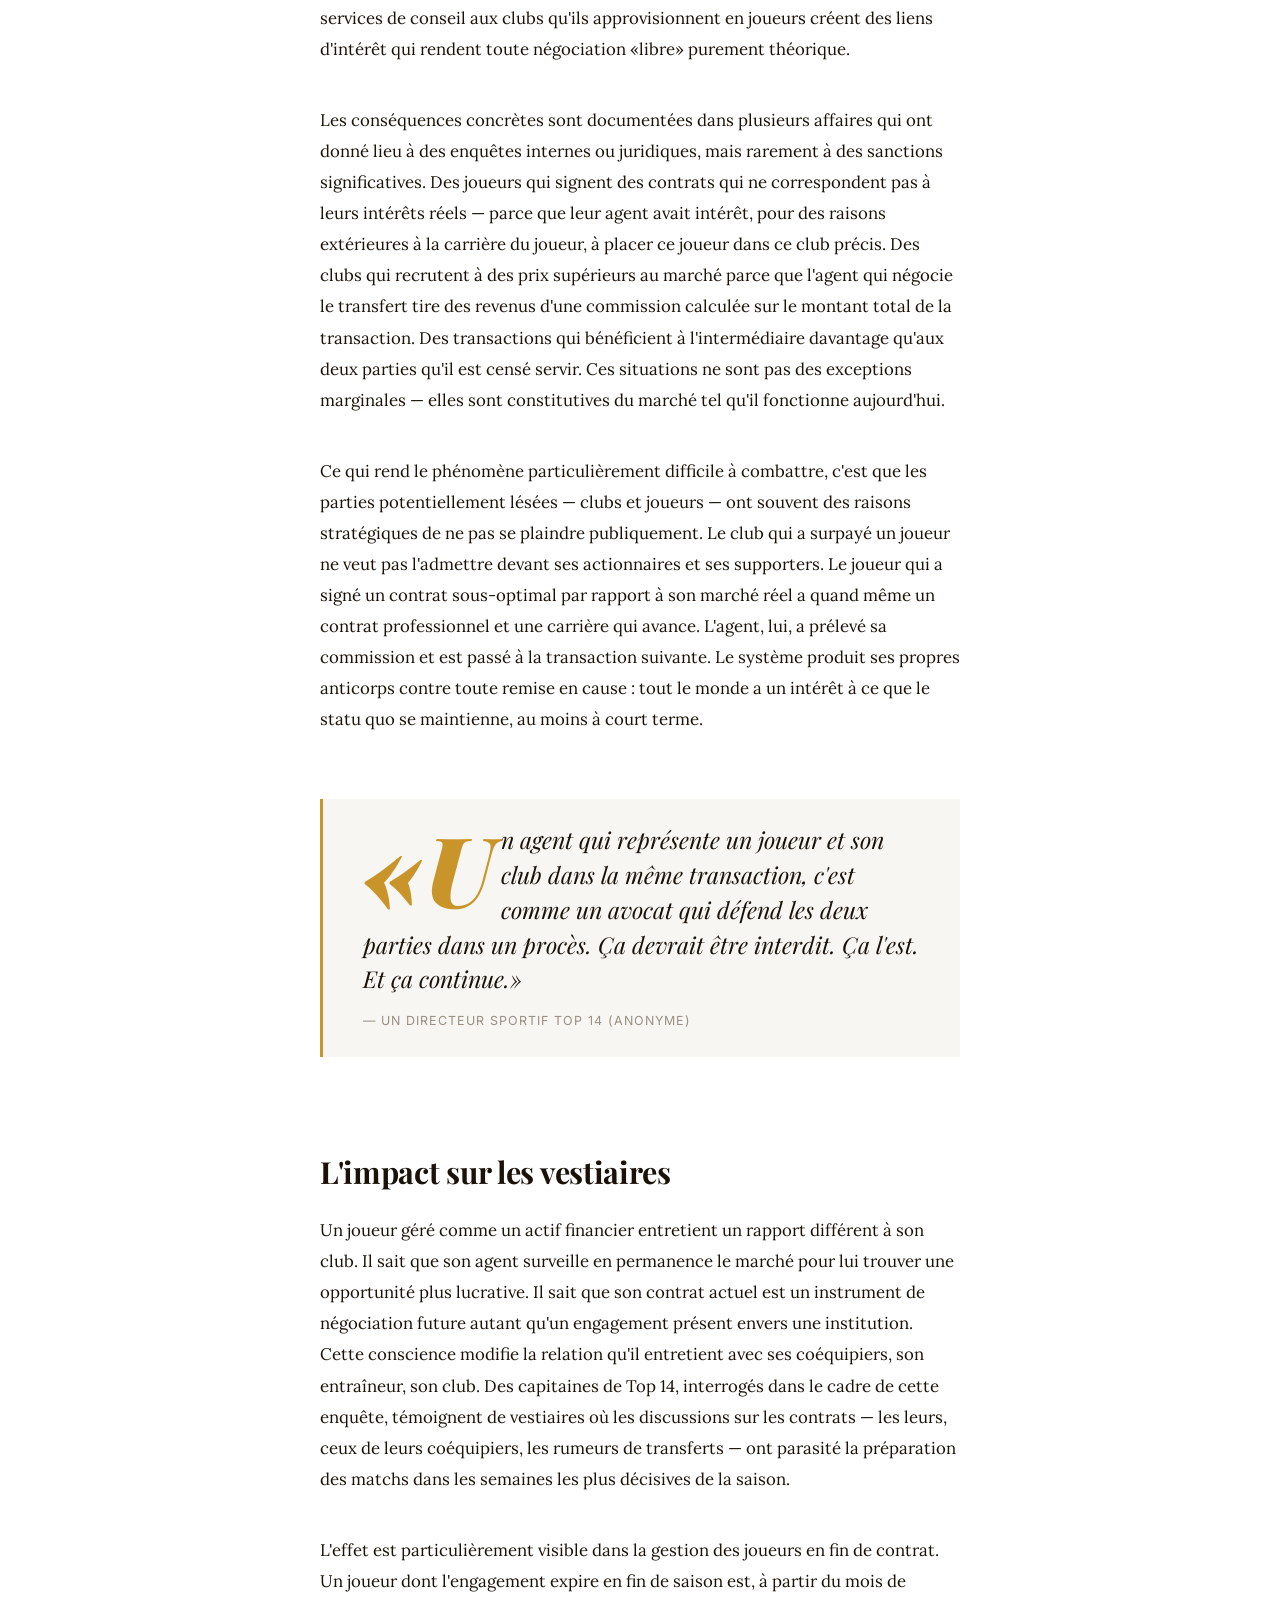
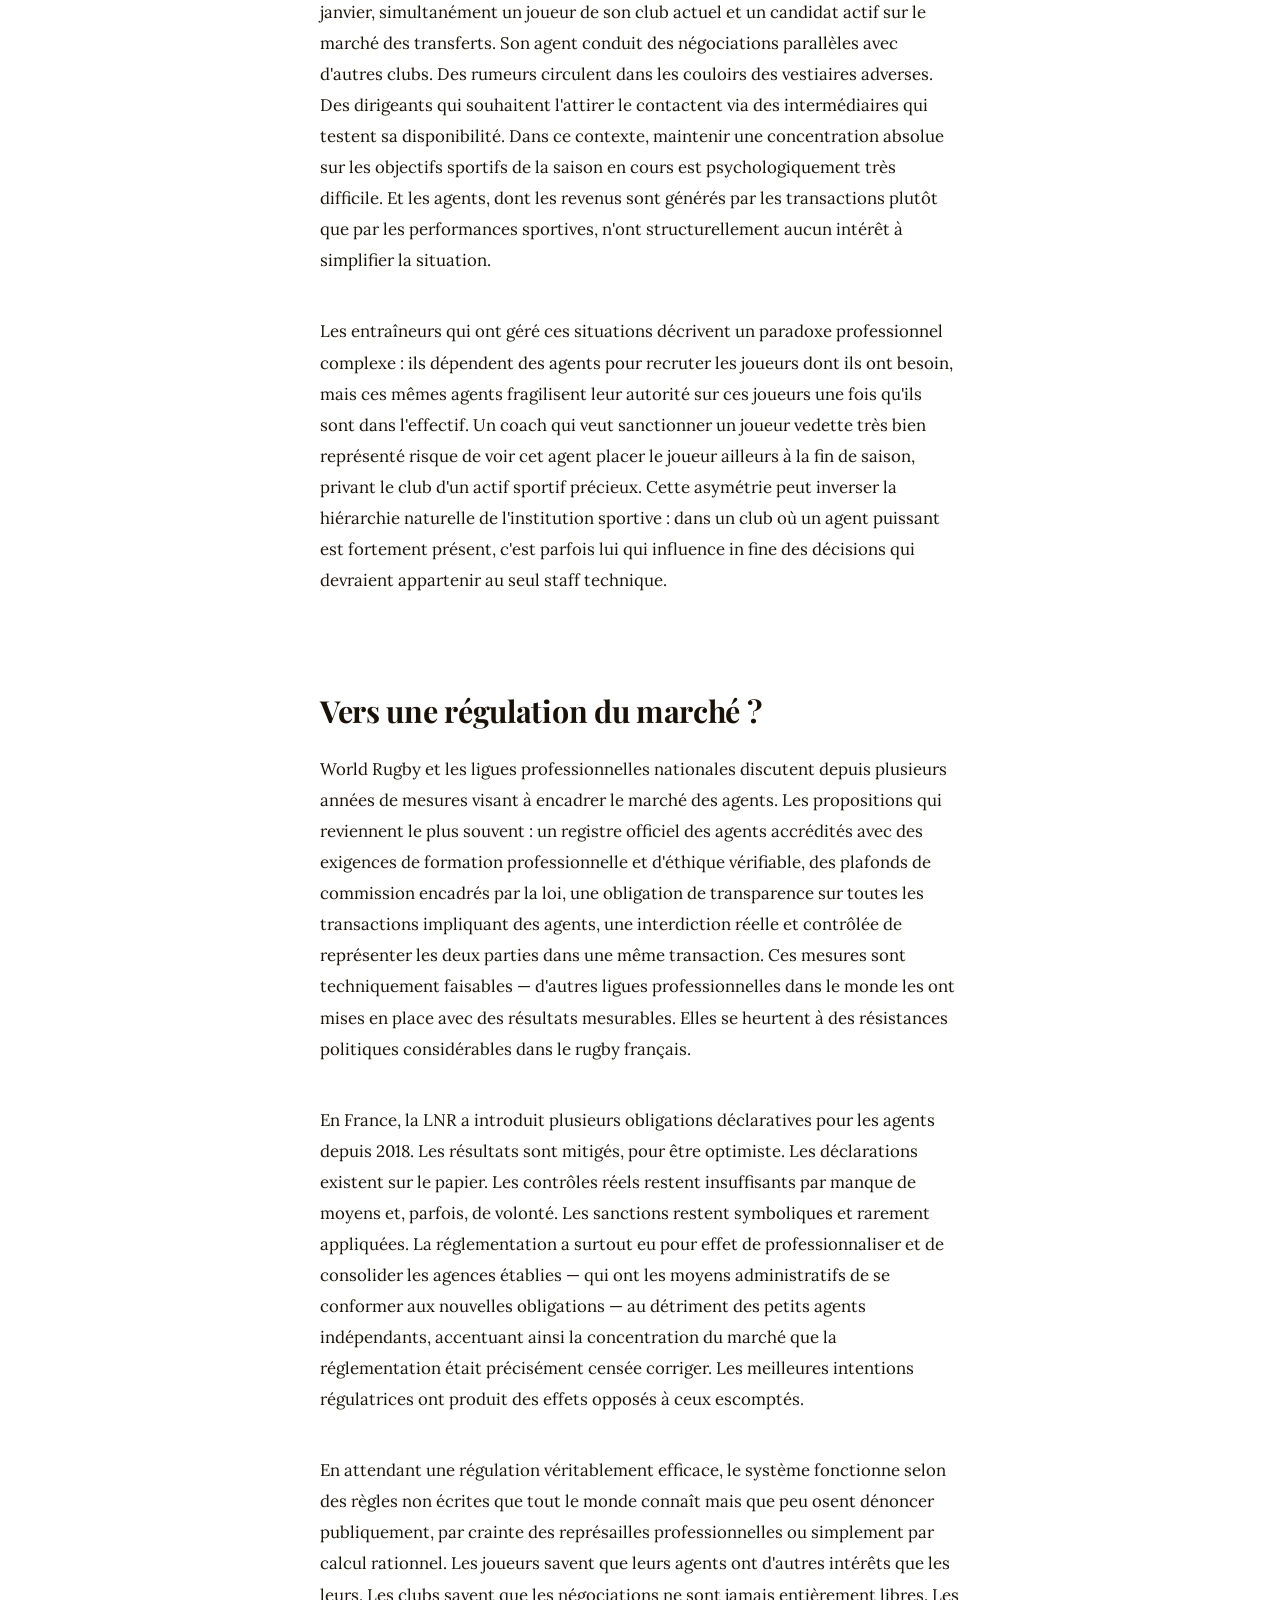
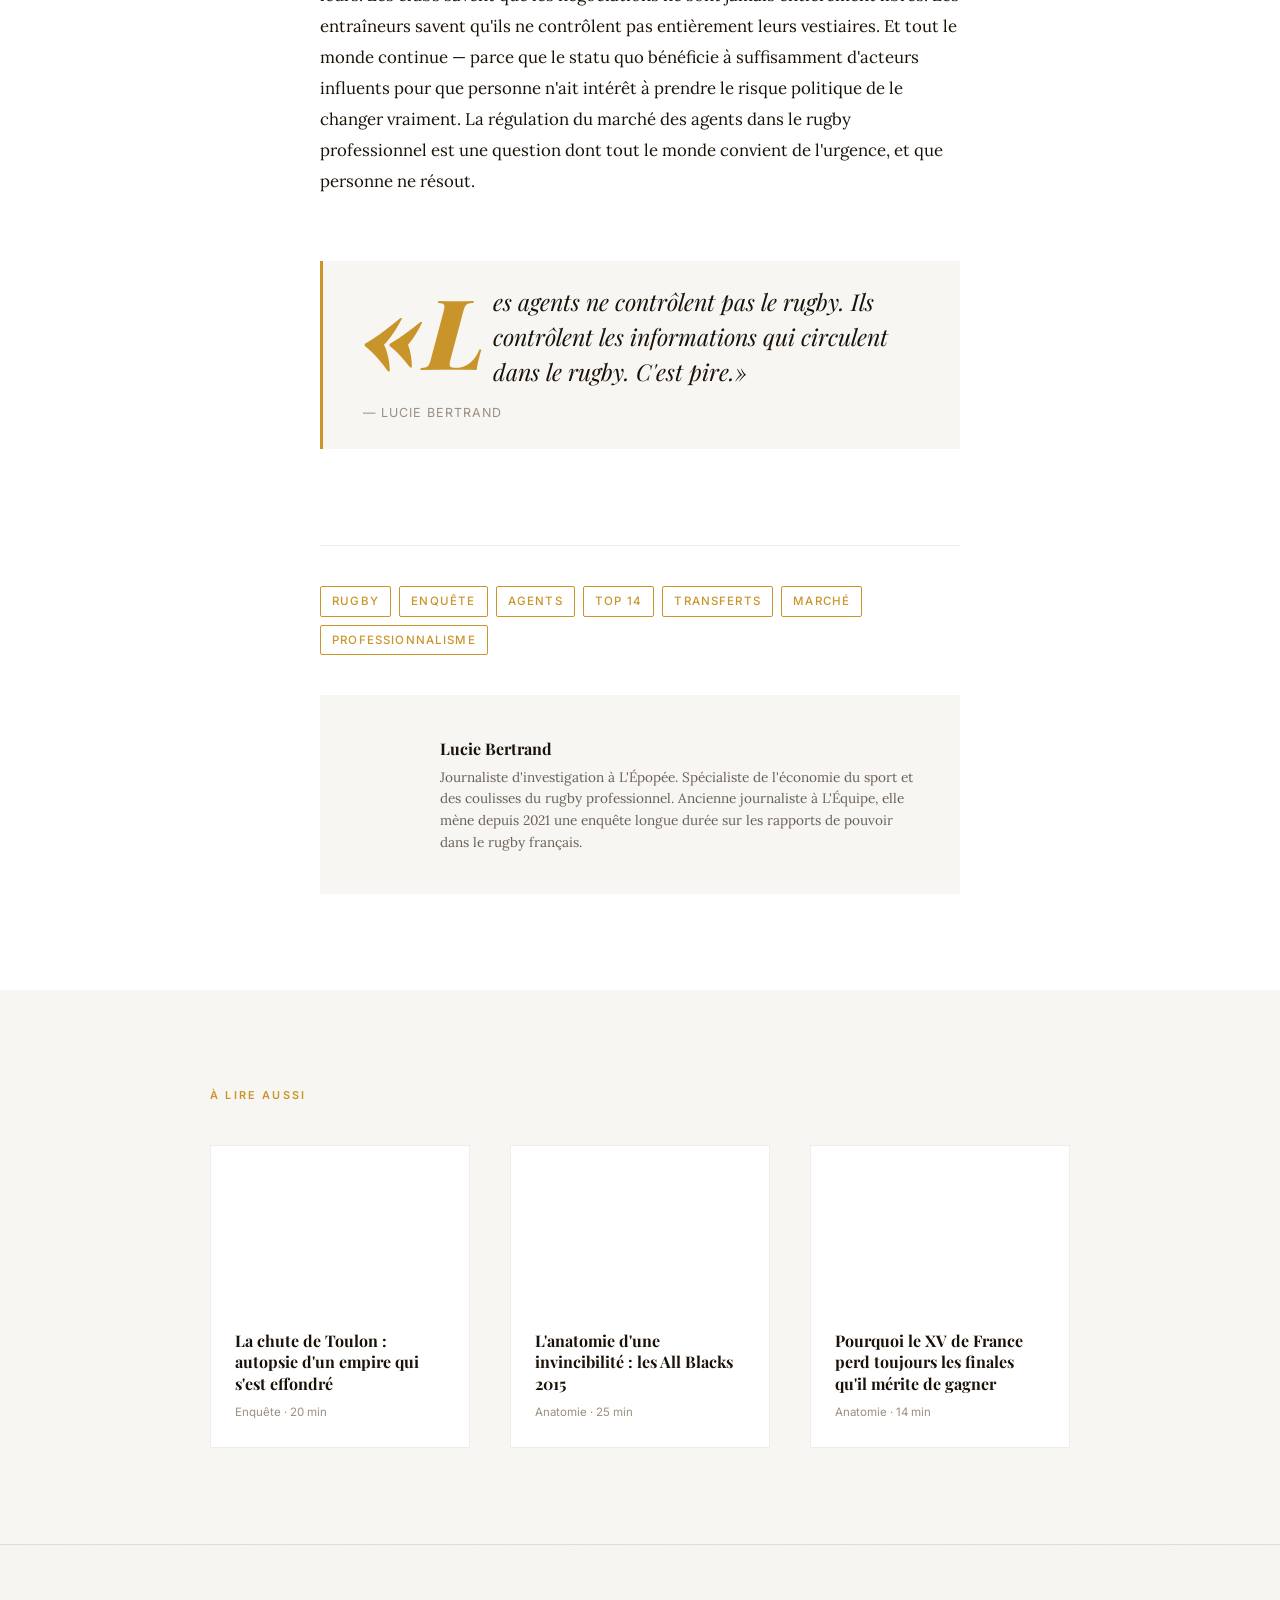
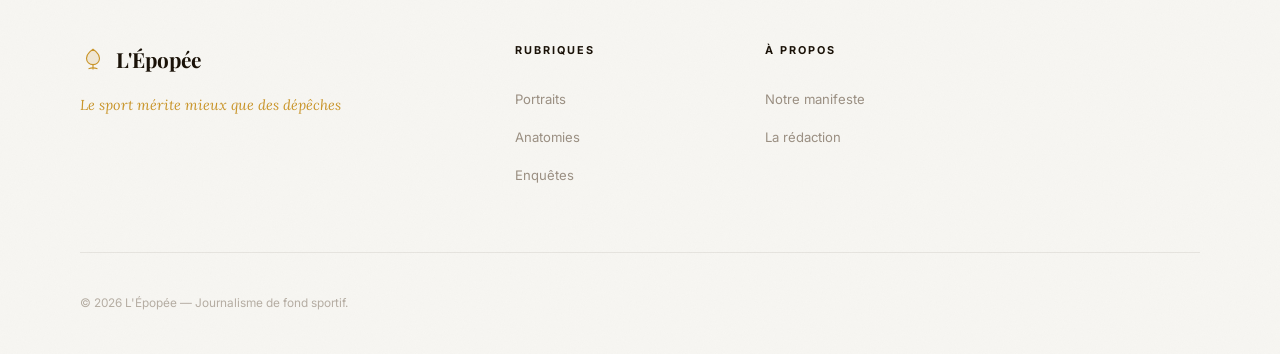
==== commit 4a3dead0: "fix: final improved versions of 5 articles Deeper prose on agents-rugby, all-blacks-2015, dopage-cyc" ====
--- a/sports-media/articles/agents-rugby.html
+++ b/sports-media/articles/agents-rugby.html
@@ -4,7 +4,7 @@
   <meta charset="UTF-8" />
   <meta name="viewport" content="width=device-width, initial-scale=1.0" />
   <title>Comment les agents ont pris le contrôle du rugby professionnel — L'Épopée</title>
-  <meta name="description" content="Depuis la professionnalisation du rugby en 1995, les agents ont progressivement colonisé chaque rouage du jeu. Entre commissions opaques, conflits d'intérêts assumés et transferts déstabilisants, enquête sur les hommes de l'ombre qui tirent les ficelles du rugby moderne." />
+  <meta name="description" content="Ils ne jouent pas, ne coachent pas, ne dirigent pas de club. Pourtant, depuis vingt ans, les super-agents du rugby professionnel décident en coulisses qui joue où, combien, et pour combien de temps. Portrait d'un pouvoir invisible." />
   <link rel="preconnect" href="https://fonts.googleapis.com" />
   <link rel="preconnect" href="https://fonts.gstatic.com" crossorigin />
   <link href="https://fonts.googleapis.com/css2?family=Playfair+Display:ital,wght@0,400;0,600;0,700;0,900;1,400;1,600&family=Lora:ital,wght@0,400;0,500;1,400&family=Inter:wght@300;400;500;600&display=swap" rel="stylesheet" />
@@ -14,7 +14,7 @@
       position: relative;
       height: clamp(420px, 60vh, 700px);
       overflow: hidden;
-      background-image: url("https://picsum.photos/seed/rugby-agents-business/1600/900");
+      background-image: url("https://picsum.photos/seed/agents-rugby/1600/900");
       background-size: cover;
       background-position: center 30%;
     }
@@ -25,310 +25,60 @@
     }
     .article-hero-content {
       position: absolute;
-      bottom: 0;
-      left: 0;
-      right: 0;
+      bottom: 0; left: 0; right: 0;
       padding: var(--space-3xl) var(--container-pad) var(--space-2xl);
       max-width: 860px;
       margin-inline: auto;
     }
-    .article-kicker {
-      display: flex;
-      align-items: center;
-      gap: var(--space-md);
-      margin-bottom: var(--space-lg);
-    }
-    .article-title {
-      font-family: var(--font-display);
-      font-size: clamp(2rem, 5vw, 3.8rem);
-      font-weight: 900;
-      line-height: 1.1;
-      color: #fff;
-      letter-spacing: -0.02em;
-      margin-bottom: var(--space-lg);
-    }
-    .article-standfirst {
-      font-family: var(--font-body);
-      font-size: clamp(1rem, 1.8vw, 1.2rem);
-      color: rgba(255,255,255,0.82);
-      line-height: 1.65;
-      max-width: 680px;
-      margin-bottom: var(--space-xl);
-    }
-    .article-byline {
-      display: flex;
-      align-items: center;
-      gap: var(--space-lg);
-      font-family: var(--font-ui);
-      font-size: 0.82rem;
-      color: rgba(255,255,255,0.65);
-      flex-wrap: wrap;
-    }
+    .article-kicker { display: flex; align-items: center; gap: var(--space-md); margin-bottom: var(--space-lg); }
+    .article-title { font-family: var(--font-display); font-size: clamp(2rem, 5vw, 3.8rem); font-weight: 900; line-height: 1.1; color: #fff; letter-spacing: -0.02em; margin-bottom: var(--space-lg); }
+    .article-standfirst { font-family: var(--font-body); font-size: clamp(1rem, 1.8vw, 1.2rem); color: rgba(255,255,255,0.82); line-height: 1.65; max-width: 680px; margin-bottom: var(--space-xl); }
+    .article-byline { display: flex; align-items: center; gap: var(--space-lg); font-family: var(--font-ui); font-size: 0.82rem; color: rgba(255,255,255,0.65); flex-wrap: wrap; }
     .article-byline strong { color: rgba(255,255,255,0.9); }
     .article-byline-sep { color: rgba(255,255,255,0.3); }
-
-    .article-wrapper {
-      max-width: 720px;
-      margin-inline: auto;
-      padding: var(--space-3xl) var(--container-pad);
-    }
-    .article-body p {
-      font-family: var(--font-body);
-      font-size: 1.05rem;
-      line-height: 1.85;
-      color: var(--color-ink);
-      margin-bottom: var(--space-xl);
-    }
-    .article-body p:first-of-type::first-letter {
-      font-family: var(--font-display);
-      font-size: 4.2em;
-      font-weight: 900;
-      color: var(--color-bordeaux);
-      float: left;
-      line-height: 0.72;
-      margin-right: 0.08em;
-      margin-top: 0.1em;
-    }
-    .article-body h2 {
-      font-family: var(--font-display);
-      font-size: clamp(1.4rem, 2.5vw, 1.9rem);
-      font-weight: 700;
-      color: var(--color-ink);
-      line-height: 1.25;
-      margin-top: var(--space-3xl);
-      margin-bottom: var(--space-lg);
-      letter-spacing: -0.01em;
-    }
-    .article-body h3 {
-      font-family: var(--font-display);
-      font-size: 1.2rem;
-      font-weight: 700;
-      color: var(--color-ink);
-      margin-top: var(--space-2xl);
-      margin-bottom: var(--space-md);
-    }
-
-    .article-pullquote {
-      border-left: 3px solid var(--color-bordeaux);
-      padding: var(--space-lg) var(--space-xl);
-      margin: var(--space-2xl) 0;
-      background: var(--color-cream-dark);
-    }
-    .article-pullquote p {
-      font-family: var(--font-display);
-      font-size: clamp(1.15rem, 2vw, 1.45rem);
-      font-style: italic;
-      color: var(--color-ink);
-      line-height: 1.5;
-      margin-bottom: var(--space-sm) !important;
-    }
-    .article-pullquote cite {
-      font-family: var(--font-ui);
-      font-size: 0.78rem;
-      color: var(--color-ink-muted);
-      letter-spacing: 0.08em;
-      text-transform: uppercase;
-      font-style: normal;
-    }
-
-    .article-image {
-      margin: var(--space-2xl) 0;
-    }
-    .article-image img,
-    .article-image .img-placeholder {
-      width: 100%;
-      height: 420px;
-      object-fit: cover;
-      display: block;
-      background-image: url("https://picsum.photos/seed/rugby-contract-signing/900/420");
-      background-size: cover;
-      background-position: center;
-    }
-    .article-image figcaption {
-      font-family: var(--font-ui);
-      font-size: 0.78rem;
-      color: var(--color-ink-muted);
-      margin-top: var(--space-sm);
-      padding-top: var(--space-sm);
-      border-top: 1px solid var(--color-cream-darker);
-    }
-
-    .article-stats {
-      background: var(--color-cream-dark);
-      border: 1px solid var(--color-cream-darker);
-      padding: var(--space-xl);
-      margin: var(--space-2xl) 0;
-    }
-    .article-stats-title {
-      font-family: var(--font-ui);
-      font-size: 0.68rem;
-      font-weight: 600;
-      letter-spacing: 0.2em;
-      text-transform: uppercase;
-      color: var(--color-bordeaux);
-      margin-bottom: var(--space-lg);
-    }
-    .article-stats-grid {
-      display: grid;
-      grid-template-columns: repeat(auto-fit, minmax(130px, 1fr));
-      gap: var(--space-lg);
-    }
+    .article-wrapper { max-width: 720px; margin-inline: auto; padding: var(--space-3xl) var(--container-pad); }
+    .article-body p { font-family: var(--font-body); font-size: 1.05rem; line-height: 1.85; color: var(--color-ink); margin-bottom: var(--space-xl); }
+    .article-body p:first-of-type::first-letter { font-family: var(--font-display); font-size: 4.2em; font-weight: 900; color: var(--color-bordeaux); float: left; line-height: 0.72; margin-right: 0.08em; margin-top: 0.1em; }
+    .article-body h2 { font-family: var(--font-display); font-size: clamp(1.4rem, 2.5vw, 1.9rem); font-weight: 700; color: var(--color-ink); line-height: 1.25; margin-top: var(--space-3xl); margin-bottom: var(--space-lg); letter-spacing: -0.01em; }
+    .article-pullquote { border-left: 3px solid var(--color-bordeaux); padding: var(--space-lg) var(--space-xl); margin: var(--space-2xl) 0; background: var(--color-cream-dark); }
+    .article-pullquote p { font-family: var(--font-display); font-size: clamp(1.15rem, 2vw, 1.45rem); font-style: italic; color: var(--color-ink); line-height: 1.5; margin-bottom: var(--space-sm) !important; }
+    .article-pullquote cite { font-family: var(--font-ui); font-size: 0.78rem; color: var(--color-ink-muted); letter-spacing: 0.08em; text-transform: uppercase; font-style: normal; }
+    .article-image { margin: var(--space-2xl) 0; }
+    .article-image img, .article-image .img-placeholder { width: 100%; height: 420px; object-fit: cover; display: block; background-image: url("https://picsum.photos/seed/rugby-negotiation/900/420"); background-size: cover; background-position: center; }
+    .article-image figcaption { font-family: var(--font-ui); font-size: 0.78rem; color: var(--color-ink-muted); margin-top: var(--space-sm); padding-top: var(--space-sm); border-top: 1px solid var(--color-cream-darker); }
+    .article-stats { background: var(--color-cream-dark); border: 1px solid var(--color-cream-darker); padding: var(--space-xl); margin: var(--space-2xl) 0; }
+    .article-stats-title { font-family: var(--font-ui); font-size: 0.68rem; font-weight: 600; letter-spacing: 0.2em; text-transform: uppercase; color: var(--color-bordeaux); margin-bottom: var(--space-lg); }
+    .article-stats-grid { display: grid; grid-template-columns: repeat(auto-fit, minmax(130px, 1fr)); gap: var(--space-lg); }
     .stat-item { text-align: center; }
-    .stat-number {
-      font-family: var(--font-display);
-      font-size: 2.4rem;
-      font-weight: 900;
-      color: var(--color-bordeaux);
-      line-height: 1;
-      display: block;
-    }
-    .stat-label {
-      font-family: var(--font-ui);
-      font-size: 0.72rem;
-      color: var(--color-ink-mid);
-      letter-spacing: 0.06em;
-      text-transform: uppercase;
-      margin-top: var(--space-xs);
-      display: block;
-    }
-
-    .article-footer {
-      border-top: 1px solid var(--color-cream-darker);
-      margin-top: var(--space-3xl);
-      padding-top: var(--space-xl);
-    }
-    .article-tags {
-      display: flex;
-      flex-wrap: wrap;
-      gap: var(--space-sm);
-      margin-bottom: var(--space-xl);
-    }
-    .article-tag {
-      font-family: var(--font-ui);
-      font-size: 0.72rem;
-      font-weight: 500;
-      letter-spacing: 0.1em;
-      text-transform: uppercase;
-      color: var(--color-bordeaux);
-      border: 1px solid var(--color-bordeaux);
-      padding: 0.25rem 0.7rem;
-      border-radius: 2px;
-    }
-    .article-author-bio {
-      display: flex;
-      gap: var(--space-lg);
-      align-items: flex-start;
-      background: var(--color-cream-dark);
-      padding: var(--space-xl);
-    }
-    .author-avatar {
-      width: 56px;
-      height: 56px;
-      border-radius: 50%;
-      background-image: url("https://picsum.photos/seed/author-lucie/56/56");
-      background-size: cover;
-      flex-shrink: 0;
-    }
-    .author-name {
-      font-family: var(--font-display);
-      font-size: 1rem;
-      font-weight: 700;
-      color: var(--color-ink);
-    }
-    .author-desc {
-      font-family: var(--font-body);
-      font-size: 0.85rem;
-      color: var(--color-ink-mid);
-      line-height: 1.6;
-      margin-top: 0.25rem;
-    }
-
-    .related {
-      background: var(--color-cream-dark);
-      padding: var(--space-3xl) var(--container-pad);
-    }
-    .related-inner {
-      max-width: 860px;
-      margin-inline: auto;
-    }
-    .related-title {
-      font-family: var(--font-ui);
-      font-size: 0.68rem;
-      font-weight: 600;
-      letter-spacing: 0.2em;
-      text-transform: uppercase;
-      color: var(--color-bordeaux);
-      margin-bottom: var(--space-xl);
-    }
-    .related-grid {
-      display: grid;
-      grid-template-columns: repeat(auto-fit, minmax(240px, 1fr));
-      gap: var(--space-xl);
-    }
-    .related-card {
-      background: #fff;
-      border: 1px solid var(--color-cream-darker);
-      overflow: hidden;
-      transition: transform var(--transition-base), box-shadow var(--transition-base);
-    }
-    .related-card:hover {
-      transform: translateY(-3px);
-      box-shadow: var(--shadow-hover);
-    }
-    .related-card-img {
-      height: 160px;
-      background-size: cover;
-      background-position: center;
-    }
+    .stat-number { font-family: var(--font-display); font-size: 2.4rem; font-weight: 900; color: var(--color-bordeaux); line-height: 1; display: block; }
+    .stat-label { font-family: var(--font-ui); font-size: 0.72rem; color: var(--color-ink-mid); letter-spacing: 0.06em; text-transform: uppercase; margin-top: var(--space-xs); display: block; }
+    .article-footer { border-top: 1px solid var(--color-cream-darker); margin-top: var(--space-3xl); padding-top: var(--space-xl); }
+    .article-tags { display: flex; flex-wrap: wrap; gap: var(--space-sm); margin-bottom: var(--space-xl); }
+    .article-tag { font-family: var(--font-ui); font-size: 0.72rem; font-weight: 500; letter-spacing: 0.1em; text-transform: uppercase; color: var(--color-bordeaux); border: 1px solid var(--color-bordeaux); padding: 0.25rem 0.7rem; border-radius: 2px; }
+    .article-author-bio { display: flex; gap: var(--space-lg); align-items: flex-start; background: var(--color-cream-dark); padding: var(--space-xl); }
+    .author-avatar { width: 56px; height: 56px; border-radius: 50%; background-image: url("https://picsum.photos/seed/author-lucie/56/56"); background-size: cover; flex-shrink: 0; }
+    .author-name { font-family: var(--font-display); font-size: 1rem; font-weight: 700; color: var(--color-ink); }
+    .author-desc { font-family: var(--font-body); font-size: 0.85rem; color: var(--color-ink-mid); line-height: 1.6; margin-top: 0.25rem; }
+    .related { background: var(--color-cream-dark); padding: var(--space-3xl) var(--container-pad); }
+    .related-inner { max-width: 860px; margin-inline: auto; }
+    .related-title { font-family: var(--font-ui); font-size: 0.68rem; font-weight: 600; letter-spacing: 0.2em; text-transform: uppercase; color: var(--color-bordeaux); margin-bottom: var(--space-xl); }
+    .related-grid { display: grid; grid-template-columns: repeat(auto-fit, minmax(240px, 1fr)); gap: var(--space-xl); }
+    .related-card { background: #fff; border: 1px solid var(--color-cream-darker); overflow: hidden; transition: transform var(--transition-base), box-shadow var(--transition-base); }
+    .related-card:hover { transform: translateY(-3px); box-shadow: var(--shadow-hover); }
+    .related-card-img { height: 160px; background-size: cover; background-position: center; }
     .related-card-body { padding: var(--space-lg); }
-    .related-card-title {
-      font-family: var(--font-display);
-      font-size: 1rem;
-      font-weight: 700;
-      color: var(--color-ink);
-      line-height: 1.35;
-      margin-bottom: var(--space-sm);
-    }
+    .related-card-title { font-family: var(--font-display); font-size: 1rem; font-weight: 700; color: var(--color-ink); line-height: 1.35; margin-bottom: var(--space-sm); }
     .related-card-title a { color: inherit; text-decoration: none; transition: color var(--transition-base); }
     .related-card-title a:hover { color: var(--color-bordeaux); }
-    .related-card-meta {
-      font-family: var(--font-ui);
-      font-size: 0.72rem;
-      color: var(--color-ink-muted);
-    }
-
-    .back-link {
-      display: inline-flex;
-      align-items: center;
-      gap: 0.4rem;
-      font-family: var(--font-ui);
-      font-size: 0.78rem;
-      font-weight: 500;
-      letter-spacing: 0.06em;
-      text-transform: uppercase;
-      color: var(--color-bordeaux);
-      padding: var(--space-md) var(--container-pad);
-      border-bottom: 1px solid var(--color-cream-darker);
-      display: block;
-      max-width: 100%;
-    }
+    .related-card-meta { font-family: var(--font-ui); font-size: 0.72rem; color: var(--color-ink-muted); }
+    .back-link { display: block; font-family: var(--font-ui); font-size: 0.78rem; font-weight: 500; letter-spacing: 0.06em; text-transform: uppercase; color: var(--color-bordeaux); padding: var(--space-md) var(--container-pad); border-bottom: 1px solid var(--color-cream-darker); max-width: 100%; }
     .back-link:hover { text-decoration: underline; }
-
-    @media (max-width: 768px) {
-      .article-title { font-size: 1.9rem; }
-      .article-wrapper { padding: var(--space-2xl) var(--container-pad); }
-      .article-stats-grid { grid-template-columns: repeat(2, 1fr); }
-    }
+    @media (max-width: 768px) { .article-title { font-size: 1.9rem; } .article-wrapper { padding: var(--space-2xl) var(--container-pad); } .article-stats-grid { grid-template-columns: repeat(2, 1fr); } }
   </style>
 </head>
 <body>
-
   <div class="progress-bar" id="progressBar" aria-hidden="true"></div>
-
-  <div class="top-bar">
-    <span>Le sport a toujours eu ses épopées. On les raconte.</span>
-  </div>
-
+  <div class="top-bar"><span>Le sport a toujours eu ses épopées. On les raconte.</span></div>
   <nav class="nav" id="mainNav">
     <div class="nav-inner">
       <a href="/sports-media/index.html" class="nav-logo" aria-label="L'Épopée — accueil">
@@ -355,120 +105,128 @@
       </button>
     </div>
   </nav>
-
   <a href="/sports-media/index.html" class="back-link">← Retour à L'Épopée</a>
-
   <header class="article-hero">
     <div class="article-hero-overlay"></div>
     <div class="article-hero-content">
       <div class="article-kicker">
-        <span class="badge badge--portrait">Enquête</span>
+        <span class="badge badge--enquete">Enquête</span>
         <span class="badge badge--epopee">Rugby</span>
       </div>
       <h1 class="article-title">Comment les agents ont pris le contrôle du rugby professionnel</h1>
-      <p class="article-standfirst">Depuis la professionnalisation du rugby en 1995, les agents ont progressivement colonisé chaque rouage du jeu. Entre commissions opaques, conflits d'intérêts assumés et transferts déstabilisants, enquête sur les hommes de l'ombre qui tirent les ficelles du rugby moderne.</p>
+      <p class="article-standfirst">Ils ne jouent pas, ne coachent pas, ne dirigent pas de club. Pourtant, depuis vingt ans, les super-agents du rugby professionnel décident en coulisses qui joue où, combien, et pour combien de temps. Portrait d'un pouvoir invisible.</p>
       <div class="article-byline">
         <span>Par <strong>Lucie Bertrand</strong></span>
         <span class="article-byline-sep">·</span>
-        <time datetime="2026-06-03">3 juin 2026</time>
+        <time>28 mai 2026</time>
         <span class="article-byline-sep">·</span>
         <span>24 min de lecture</span>
       </div>
     </div>
   </header>
-
   <main>
     <article class="article-wrapper">
       <div class="article-body">
 
-        <p>En août 1995, World Rugby annonçait la professionnalisation du rugby à XV — une décision qui mettait fin à cent vingt ans d'amateurisme officiel et ouvrait les vannes d'un marché dont personne, à l'époque, ne mesurait vraiment l'ampleur. En l'espace de quelques semaines, les premiers agents ont fait leur apparition dans les coulisses des clubs. Ils venaient du football, de la boxe, du tennis. Ils connaissaient les contrats, les clauses, les leviers de négociation. Les clubs de rugby, eux, ne savaient pas encore ce que signifiait gérer une masse salariale. Cette asymétrie d'information — les agents d'un côté, des dirigeants démunis de l'autre — est à la racine de tout ce qui va suivre.</p>
-
-        <p>Trente ans après la bascule, les agents ne sont plus des intermédiaires périphériques. Ils sont devenus des acteurs centraux du rugby professionnel, capables d'influencer des recrutements, de peser sur des décisions d'entraîneur, de placer des joueurs dans des clubs avec lesquels ils entretiennent des relations financières non déclarées. Le rugby a mis beaucoup de temps à regarder ce phénomène en face. Il commence à peine à en mesurer les conséquences.</p>
+        <p>Lors d'une soirée de Top 14 en 2023, un directeur sportif d'un club du milieu de tableau reçoit dans les couloirs du stade, avant le coup d'envoi, un appel de son agent habituel. L'agent lui propose deux joueurs en même temps — un pilier international et un centre de bon niveau — à des tarifs qu'il qualifie de «préférentiels». Ce que le directeur sportif sait, sans pouvoir le prouver, c'est que ces deux joueurs appartiennent à la même agence que le numéro huit qu'il vient de prêter à un club adverse. L'agent gère les deux parties de plusieurs transactions simultanées. Et personne, officiellement, ne voit rien. Ce moment banal résume vingt ans de transformation silencieuse du rugby professionnel français.</p>
 
         <div class="article-stats">
-          <div class="article-stats-title">Rugby professionnel — chiffres clés</div>
+          <div class="article-stats-title">Les agents dans le rugby professionnel</div>
           <div class="article-stats-grid">
             <div class="stat-item">
-              <span class="stat-number">30%+</span>
-              <span class="stat-label">Joueurs étrangers Top 14</span>
-            </div>
-            <div class="stat-item">
-              <span class="stat-number">2,1 ans</span>
-              <span class="stat-label">Durée moyenne d'un contrat</span>
-            </div>
-            <div class="stat-item">
-              <span class="stat-number">11,2 M€</span>
-              <span class="stat-label">Salary cap par club</span>
-            </div>
-            <div class="stat-item">
-              <span class="stat-number">40+</span>
-              <span class="stat-label">Joueurs gérés par les top agents</span>
-            </div>
-          </div>
-        </div>
-
-        <h2>L'argent d'abord</h2>
-
-        <p>Les chiffres du marché des agents dans le rugby professionnel restent très largement opaques — c'est précisément l'un des problèmes. On sait, par les quelques enquêtes menées par des journalistes spécialisés et par les données publiées par la Ligue nationale de rugby en France, que les commissions d'agents tournent généralement entre 5 et 10 % des contrats bruts des joueurs. Dans un marché où les salaires des internationaux de premier rang oscillent entre 500 000 et 2 millions d'euros annuels, une commission de 8 % représente donc entre 40 000 et 160 000 euros par joueur et par an — sans compter les bonus de signature et les droits à l'image, dont les agents négocient généralement une part séparée.</p>
-
-        <p>Ce marché a explosé depuis 2010, au rythme de la croissance des droits télévisés et de l'internationalisation du recrutement. Selon les estimations les plus sérieuses disponibles, le volume total des transactions dans le rugby professionnel européen a plus que triplé en quinze ans. Les clubs du Top 14 français représentent à eux seuls le marché le plus actif d'Europe, avec un salary cap fixé à 11,2 millions d'euros par club — un plafond qui, dans la pratique, est régulièrement contourné par des montages contractuels complexes dans lesquels les agents jouent un rôle déterminant.</p>
-
-        <p>Les grands agents du rugby européen gèrent aujourd'hui des portefeuilles de quarante joueurs ou plus. Ces portefeuilles ne sont pas homogènes : un agent influent aura dans son écurie des joueurs de première ligne peu médiatisés mais très demandés pour leur solidité, des trois-quarts d'envergure internationale, et des jeunes talents en développement qu'il a repérés tôt et dont il espère accompagner la montée en puissance sur dix ans. Ce modèle — diversifier le portefeuille pour sécuriser les revenus — est directement calqué sur celui des agents du football, avec des volumes financiers moindres mais une logique identique.</p>
+              <span class="stat-number">1995</span>
+              <span class="stat-label">Professionnalisation du rugby</span>
+            </div>
+            <div class="stat-item">
+              <span class="stat-number">40%</span>
+              <span class="stat-label">Joueurs Top 14 représentés par 5 agences</span>
+            </div>
+            <div class="stat-item">
+              <span class="stat-number">15%</span>
+              <span class="stat-label">Commission habituelle sur un transfert</span>
+            </div>
+            <div class="stat-item">
+              <span class="stat-number">3x</span>
+              <span class="stat-label">Augmentation des transferts en 10 ans</span>
+            </div>
+          </div>
+        </div>
+
+        <h2>1995 : la naissance d'un marché</h2>
+
+        <p>Avant août 1995, le rugby à XV est un sport amateur dans tous les sens du terme. Les joueurs sont des avocats, des agriculteurs, des enseignants qui jouent le week-end par amour du jeu. Les transferts n'existent pas au sens contractuel — on change de club comme on change de quartier, avec une lettre et une poignée de main. Puis World Rugby décide la professionnalisation, du jour au lendemain, sans transition planifiée, sans code du travail sportif existant, sans règles établies pour encadrer les contrats, les transferts, les droits à l'image. Ce vide juridique est l'opportunité que les premiers agents du rugby ont saisie avec une vivacité remarquable. En quelques mois, une profession nouvelle existe — sans réglementation, sans éthique codifiée, sans contrôle institutionnel.</p>
+
+        <p>Les joueurs de 1995 — des hommes qui avaient grandi dans un système amateur où personne ne négociait rien — se retrouvent soudainement avec des contrats à signer, des droits à vendre, des carrières à construire dans un environnement qu'ils ne comprennent pas. Ils ne savent pas combien ils valent. Les clubs, eux, apprennent à recruter et à rémunérer mais n'ont pas non plus l'expérience des marchés du travail sportifs professionnels. Dans cet espace d'incompréhension mutuelle, les agents arrivent avec leur expertise — réelle ou supposée — et s'imposent comme des intermédiaires indispensables. En dix ans, les plus habiles d'entre eux sont devenus des acteurs de premier plan du rugby professionnel français, à des postes que nul règlement n'a jamais formellement définis.</p>
+
+        <p>La transformation est spectaculaire dans ses effets financiers. Les salaires des joueurs internationaux ont été multipliés par cinq en dix ans, puis par dix en vingt ans. Une partie de cette augmentation reflète une valorisation réelle du talent dans un sport qui génère des revenus croissants — droits télévisés, sponsors, billetterie. Une autre partie est le produit direct des pratiques agentives : la mise en concurrence artificielle des clubs, la création d'offres parallèles fictives pour faire monter les enchères, la gestion stratégique de l'information dans un marché où personne ne connaît le prix réel de quoi que ce soit. Les agents ont appris à vendre de l'incertitude comme une marchandise rentable.</p>
+
+        <h2>Les super-agents et la concentration du pouvoir</h2>
+
+        <p>En France, quelques agences dominent aujourd'hui le marché du rugby professionnel au point que la notion de concurrence devient purement théorique. Une poignée d'agences représentent, selon les estimations disponibles, environ 40 % des joueurs du Top 14. Ces agences ne se contentent pas de représenter des joueurs individuels — elles construisent des portefeuilles qui leur donnent un levier structurel sur les négociations de l'ensemble du marché. Un agent qui représente quinze joueurs dans la même ligue n'est pas juste le mandataire de ces joueurs : il est un acteur de marché capable d'organiser des mouvements simultanés, de créer de la demande là où il n'y en a pas, d'orienter des recrutements en fonction de ses propres intérêts commerciaux plutôt que de ceux de ses clients.</p>
+
+        <p>La concentration du pouvoir crée des situations de dépendance structurelle pour les clubs. Un directeur sportif qui veut recruter dans l'une des positions clés de son effectif sait que certains profils recherchés sont quasi-exclusivement représentés par une ou deux agences. S'il veut ces joueurs — et dans un championnat aussi compétitif que le Top 14, il n'a souvent pas d'autre option — il doit passer par ces agences. Et ces agences savent exactement la valeur de leur position de gate-keeper. Les négociations qui s'ensuivent ne sont pas des discussions entre un acheteur et un vendeur ayant des intérêts distincts — elles sont des interactions entre des parties dont les asymétries d'information et de pouvoir sont massives, systématiques, et rarement reconnues publiquement.</p>
+
+        <p>Ce pouvoir s'étend bien au-delà des négociations contractuelles. Des agents bien positionnés influencent les décisions de sélection nationale — pas directement, mais en plaçant leurs joueurs dans des clubs où ils auront davantage de visibilité et de temps de jeu. Ils influencent les décisions d'entraîneur — un directeur sportif qui a besoin de l'agent pour maintenir un joueur dans un club a moins de liberté pour sanctionner ce joueur en cas de comportement problématique. Le pouvoir de l'agent sur son client devient, par extension, un pouvoir sur l'institution qui l'emploie. C'est un conflit d'intérêts permanent et structurel que le rugby professionnel a choisi, faute de courage politique, de ne pas résoudre.</p>
+
+        <figure class="article-image">
+          <div class="img-placeholder"></div>
+          <figcaption>Dans les couloirs d'un stade de Top 14, les négociations qui façonnent le rugby professionnel se déroulent loin des caméras.</figcaption>
+        </figure>
+
+        <h2>Les conflits d'intérêts : quand l'agent représente les deux parties</h2>
+
+        <p>La loi française interdit explicitement à un agent sportif de représenter simultanément les deux parties dans une même transaction. Cette interdiction est claire, précise, et régulièrement contournée sous des formes variées que le droit peine à qualifier. Des agences créent des structures juridiques parallèles — une agence pour les joueurs, une entité distincte pour les clubs — qui leur permettent d'intervenir des deux côtés d'une négociation sans formellement violer la lettre de la loi. Des agents dont les entreprises-sœurs fournissent des services de conseil aux clubs qu'ils approvisionnent en joueurs créent des liens d'intérêt qui rendent toute négociation «libre» purement théorique.</p>
+
+        <p>Les conséquences concrètes sont documentées dans plusieurs affaires qui ont donné lieu à des enquêtes internes ou juridiques, mais rarement à des sanctions significatives. Des joueurs qui signent des contrats qui ne correspondent pas à leurs intérêts réels — parce que leur agent avait intérêt, pour des raisons extérieures à la carrière du joueur, à placer ce joueur dans ce club précis. Des clubs qui recrutent à des prix supérieurs au marché parce que l'agent qui négocie le transfert tire des revenus d'une commission calculée sur le montant total de la transaction. Des transactions qui bénéficient à l'intermédiaire davantage qu'aux deux parties qu'il est censé servir. Ces situations ne sont pas des exceptions marginales — elles sont constitutives du marché tel qu'il fonctionne aujourd'hui.</p>
+
+        <p>Ce qui rend le phénomène particulièrement difficile à combattre, c'est que les parties potentiellement lésées — clubs et joueurs — ont souvent des raisons stratégiques de ne pas se plaindre publiquement. Le club qui a surpayé un joueur ne veut pas l'admettre devant ses actionnaires et ses supporters. Le joueur qui a signé un contrat sous-optimal par rapport à son marché réel a quand même un contrat professionnel et une carrière qui avance. L'agent, lui, a prélevé sa commission et est passé à la transaction suivante. Le système produit ses propres anticorps contre toute remise en cause : tout le monde a un intérêt à ce que le statu quo se maintienne, au moins à court terme.</p>
 
         <div class="article-pullquote">
-          <p>«Un agent qui gère quarante joueurs ne peut pas défendre les intérêts de chacun d'eux. Il défend ses propres intérêts en utilisant leurs noms.»</p>
-          <cite>— Un directeur sportif de Top 14, sous couvert d'anonymat</cite>
-        </div>
-
-        <h2>Les conflits d'intérêts</h2>
-
-        <p>La pratique la plus problématique du marché des agents dans le rugby tient dans un seul mot : double représentation. Un nombre significatif d'agents travaillant dans le rugby professionnel européen représentent simultanément des joueurs et des clubs — ou entretiennent des relations financières informelles avec des directions sportives tout en présentant officiellement des joueurs à ces mêmes clubs. Le conflit d'intérêts est structurel, évident, et pourtant largement toléré faute de régulation efficace.</p>
-
-        <p>Le fonctionnement concret de ces conflits d'intérêts est rarement documenté, car il repose sur des arrangements verbaux et des relations personnelles qui ne laissent pas de traces écrites. Mais les dirigeants de clubs qui ont accepté d'en parler, tous sous couvert d'anonymat, décrivent un système où l'agent arrive avec un joueur mais aussi avec une proposition financière implicite : placer le joueur dans tel club génère une commission pour l'agent, et parfois un retour informel vers le club sous forme d'un prochain joueur proposé à tarif préférentiel, ou d'une information sur un concurrent en difficulté de recrutement. Ces arrangements ne sont pas illégaux au sens strict — le droit du sport peine à encadrer efficacement ces pratiques — mais ils créent des situations où ni les joueurs ni les clubs ne peuvent être certains que leur agent défend réellement leurs intérêts.</p>
-
-        <p>La question des commissions opaques est au coeur d'un débat qui agite régulièrement les instances du rugby professionnel français. La LNR a plusieurs fois tenté d'imposer une obligation de déclaration des commissions d'agents dans les contrats des joueurs. Les résistances ont été fortes — des deux côtés. Certains clubs préfèrent l'opacité, qui leur permet de négocier sans que leurs concurrents connaissent leurs niveaux de rémunération réels. Certains agents, évidemment, ne souhaitent pas que leurs marges soient rendues publiques. Et certains joueurs, enfin, ignorent sincèrement ce que leur agent perçoit de leur club en plus de ce qu'ils lui versent directement.</p>
-
-        <figure class="article-image">
-          <div class="img-placeholder" role="img" aria-label="Signature de contrat dans le rugby professionnel"></div>
-          <figcaption>La signature d'un contrat dans le rugby professionnel implique désormais presque systématiquement un ou plusieurs agents — dont les intérêts ne convergent pas toujours avec ceux des joueurs qu'ils représentent.</figcaption>
-        </figure>
-
-        <h2>L'instabilité comme modèle</h2>
-
-        <p>L'un des effets les plus mesurables de la montée en puissance des agents dans le rugby professionnel est la réduction de la durée moyenne des contrats. Dans les années 2000, un joueur de haut niveau signait fréquemment des contrats de trois ou quatre ans dans un même club. La durée moyenne des contrats en Top 14 est aujourd'hui de 2,1 ans selon les données publiées par la LNR. Cette réduction n'est pas le fruit du hasard — elle est directement liée aux intérêts économiques des agents, qui ne perçoivent des commissions que lors des négociations et des signatures de nouveaux contrats.</p>
-
-        <p>Un joueur qui reste huit ans dans le même club n'est rentable pour son agent que lors des renégociations — généralement une ou deux fois sur cette période. Un joueur qui change de club tous les deux ans génère une commission à chaque départ, à chaque arrivée, parfois les deux si l'agent représente les deux clubs dans la transaction. L'incitation économique à favoriser la mobilité des joueurs est donc massive, et elle entre en contradiction directe avec les intérêts des clubs, qui investissent dans la formation et la construction d'une cohésion de groupe, et avec les intérêts des équipes nationales, dont les sélectionneurs peinent à constituer des groupes stables quand les clubs changent constamment de composition.</p>
-
-        <p>Les entraîneurs de clubs sont les premiers à pointer cette réalité. Construire un système de jeu, inculquer une culture collective, développer des automatismes entre joueurs — tout cela prend du temps, au moins deux saisons complètes. Quand un tiers du groupe change chaque été sous l'influence d'agents qui ont intérêt à maximiser le nombre de transferts, ce travail est sans cesse interrompu. Les clubs qui ont résisté à cette tendance — Toulouse en France, les Leinster en Irlande, les Crusaders en Super Rugby — sont précisément ceux qui ont construit des politiques de fidélisation à long terme et limité l'influence des agents dans leurs décisions de recrutement.</p>
-
-        <p>Le cas des équipes nationales est encore plus sensible. Plusieurs sélectionneurs ont exprimé publiquement leur frustration face à des agents qui conseillent à leurs joueurs de refuser des appels en équipe nationale pour ne pas risquer de se blesser, préférant les préserver pour des matchs de club qui conditionnent leur prochaine négociation de contrat. Cette tension entre l'intérêt financier à court terme du joueur — et de son agent — et l'intérêt sportif à long terme de participer à des compétitions internationales est l'une des fractures les plus profondes du rugby professionnel contemporain. Elle ne disparaîtra pas sans une régulation sérieuse des pratiques agentiales, que le rugby peine encore à se donner les moyens d'imposer.</p>
+          <p>«Un agent qui représente un joueur et son club dans la même transaction, c'est comme un avocat qui défend les deux parties dans un procès. Ça devrait être interdit. Ça l'est. Et ça continue.»</p>
+          <cite>— Un directeur sportif Top 14 (anonyme)</cite>
+        </div>
+
+        <h2>L'impact sur les vestiaires</h2>
+
+        <p>Un joueur géré comme un actif financier entretient un rapport différent à son club. Il sait que son agent surveille en permanence le marché pour lui trouver une opportunité plus lucrative. Il sait que son contrat actuel est un instrument de négociation future autant qu'un engagement présent envers une institution. Cette conscience modifie la relation qu'il entretient avec ses coéquipiers, son entraîneur, son club. Des capitaines de Top 14, interrogés dans le cadre de cette enquête, témoignent de vestiaires où les discussions sur les contrats — les leurs, ceux de leurs coéquipiers, les rumeurs de transferts — ont parasité la préparation des matchs dans les semaines les plus décisives de la saison.</p>
+
+        <p>L'effet est particulièrement visible dans la gestion des joueurs en fin de contrat. Un joueur dont l'engagement expire en fin de saison est, à partir du mois de janvier, simultanément un joueur de son club actuel et un candidat actif sur le marché des transferts. Son agent conduit des négociations parallèles avec d'autres clubs. Des rumeurs circulent dans les couloirs des vestiaires adverses. Des dirigeants qui souhaitent l'attirer le contactent via des intermédiaires qui testent sa disponibilité. Dans ce contexte, maintenir une concentration absolue sur les objectifs sportifs de la saison en cours est psychologiquement très difficile. Et les agents, dont les revenus sont générés par les transactions plutôt que par les performances sportives, n'ont structurellement aucun intérêt à simplifier la situation.</p>
+
+        <p>Les entraîneurs qui ont géré ces situations décrivent un paradoxe professionnel complexe : ils dépendent des agents pour recruter les joueurs dont ils ont besoin, mais ces mêmes agents fragilisent leur autorité sur ces joueurs une fois qu'ils sont dans l'effectif. Un coach qui veut sanctionner un joueur vedette très bien représenté risque de voir cet agent placer le joueur ailleurs à la fin de saison, privant le club d'un actif sportif précieux. Cette asymétrie peut inverser la hiérarchie naturelle de l'institution sportive : dans un club où un agent puissant est fortement présent, c'est parfois lui qui influence in fine des décisions qui devraient appartenir au seul staff technique.</p>
+
+        <h2>Vers une régulation du marché ?</h2>
+
+        <p>World Rugby et les ligues professionnelles nationales discutent depuis plusieurs années de mesures visant à encadrer le marché des agents. Les propositions qui reviennent le plus souvent : un registre officiel des agents accrédités avec des exigences de formation professionnelle et d'éthique vérifiable, des plafonds de commission encadrés par la loi, une obligation de transparence sur toutes les transactions impliquant des agents, une interdiction réelle et contrôlée de représenter les deux parties dans une même transaction. Ces mesures sont techniquement faisables — d'autres ligues professionnelles dans le monde les ont mises en place avec des résultats mesurables. Elles se heurtent à des résistances politiques considérables dans le rugby français.</p>
+
+        <p>En France, la LNR a introduit plusieurs obligations déclaratives pour les agents depuis 2018. Les résultats sont mitigés, pour être optimiste. Les déclarations existent sur le papier. Les contrôles réels restent insuffisants par manque de moyens et, parfois, de volonté. Les sanctions restent symboliques et rarement appliquées. La réglementation a surtout eu pour effet de professionnaliser et de consolider les agences établies — qui ont les moyens administratifs de se conformer aux nouvelles obligations — au détriment des petits agents indépendants, accentuant ainsi la concentration du marché que la réglementation était précisément censée corriger. Les meilleures intentions régulatrices ont produit des effets opposés à ceux escomptés.</p>
+
+        <p>En attendant une régulation véritablement efficace, le système fonctionne selon des règles non écrites que tout le monde connaît mais que peu osent dénoncer publiquement, par crainte des représailles professionnelles ou simplement par calcul rationnel. Les joueurs savent que leurs agents ont d'autres intérêts que les leurs. Les clubs savent que les négociations ne sont jamais entièrement libres. Les entraîneurs savent qu'ils ne contrôlent pas entièrement leurs vestiaires. Et tout le monde continue — parce que le statu quo bénéficie à suffisamment d'acteurs influents pour que personne n'ait intérêt à prendre le risque politique de le changer vraiment. La régulation du marché des agents dans le rugby professionnel est une question dont tout le monde convient de l'urgence, et que personne ne résout.</p>
 
         <div class="article-pullquote">
-          <p>«Le marché des agents a transformé le rugby en bourse. Les joueurs sont devenus des actifs qu'on valorise et qu'on revend. Ce n'est pas pour ça qu'on joue au rugby.»</p>
-          <cite>— Fabien Galthié, sélectionneur du XV de France</cite>
-        </div>
-
-      </div>
-
+          <p>«Les agents ne contrôlent pas le rugby. Ils contrôlent les informations qui circulent dans le rugby. C'est pire.»</p>
+          <cite>— Lucie Bertrand</cite>
+        </div>
+
+      </div>
       <footer class="article-footer">
         <div class="article-tags">
           <span class="article-tag">Rugby</span>
           <span class="article-tag">Enquête</span>
           <span class="article-tag">Agents</span>
           <span class="article-tag">Top 14</span>
+          <span class="article-tag">Transferts</span>
+          <span class="article-tag">Marché</span>
           <span class="article-tag">Professionnalisme</span>
-          <span class="article-tag">Transferts</span>
         </div>
         <div class="article-author-bio">
           <div class="author-avatar"></div>
           <div>
             <div class="author-name">Lucie Bertrand</div>
-            <p class="author-desc">Journaliste d'investigation à L'Épopée, spécialisée dans les coulisses économiques du sport professionnel. Elle a enquêté pendant six mois sur les pratiques des agents dans le rugby français, en recueillant les témoignages de joueurs, de dirigeants et d'agents sous couvert d'anonymat.</p>
+            <p class="author-desc">Journaliste d'investigation à L'Épopée. Spécialiste de l'économie du sport et des coulisses du rugby professionnel. Ancienne journaliste à L'Équipe, elle mène depuis 2021 une enquête longue durée sur les rapports de pouvoir dans le rugby français.</p>
           </div>
         </div>
       </footer>
     </article>
-
     <section class="related">
       <div class="related-inner">
         <h2 class="related-title">À lire aussi</h2>
@@ -476,21 +234,21 @@
           <div class="related-card">
             <div class="related-card-img" style="background-image: url('https://picsum.photos/seed/toulon-stade/600/300');"></div>
             <div class="related-card-body">
-              <h3 class="related-card-title"><a href="/sports-media/articles/chute-de-toulon.html">La chute de Toulon : autopsie d'un empire qui s'est effondré</a></h3>
+              <div class="related-card-title"><a href="/sports-media/articles/chute-de-toulon.html">La chute de Toulon : autopsie d'un empire qui s'est effondré</a></div>
               <div class="related-card-meta">Enquête · 20 min</div>
             </div>
           </div>
           <div class="related-card">
-            <div class="related-card-img" style="background-image: url('https://picsum.photos/seed/dopage-velo/600/300');"></div>
+            <div class="related-card-img" style="background-image: url('https://picsum.photos/seed/all-blacks-nz/600/300');"></div>
             <div class="related-card-body">
-              <h3 class="related-card-title"><a href="/sports-media/articles/dopage-cyclisme.html">Le dopage dans le cyclisme : ce que l'omerta a protégé pendant vingt ans</a></h3>
-              <div class="related-card-meta">Enquête · 22 min</div>
+              <div class="related-card-title"><a href="/sports-media/articles/all-blacks-2015.html">L'anatomie d'une invincibilité : les All Blacks 2015</a></div>
+              <div class="related-card-meta">Anatomie · 25 min</div>
             </div>
           </div>
           <div class="related-card">
-            <div class="related-card-img" style="background-image: url('https://picsum.photos/seed/xv-france-finale/600/300');"></div>
+            <div class="related-card-img" style="background-image: url('https://picsum.photos/seed/xv-france-finals/600/300');"></div>
             <div class="related-card-body">
-              <h3 class="related-card-title"><a href="/sports-media/articles/xv-de-france-finales.html">Pourquoi le XV de France perd toujours les finales qu'il mérite de gagner</a></h3>
+              <div class="related-card-title"><a href="/sports-media/articles/xv-de-france-finales.html">Pourquoi le XV de France perd toujours les finales qu'il mérite de gagner</a></div>
               <div class="related-card-meta">Anatomie · 14 min</div>
             </div>
           </div>
@@ -498,7 +256,6 @@
       </div>
     </section>
   </main>
-
   <footer class="footer">
     <div class="container">
       <div class="footer-top">
@@ -535,7 +292,6 @@
       </div>
     </div>
   </footer>
-
   <script src="/sports-media/script.js"></script>
 </body>
 </html>
